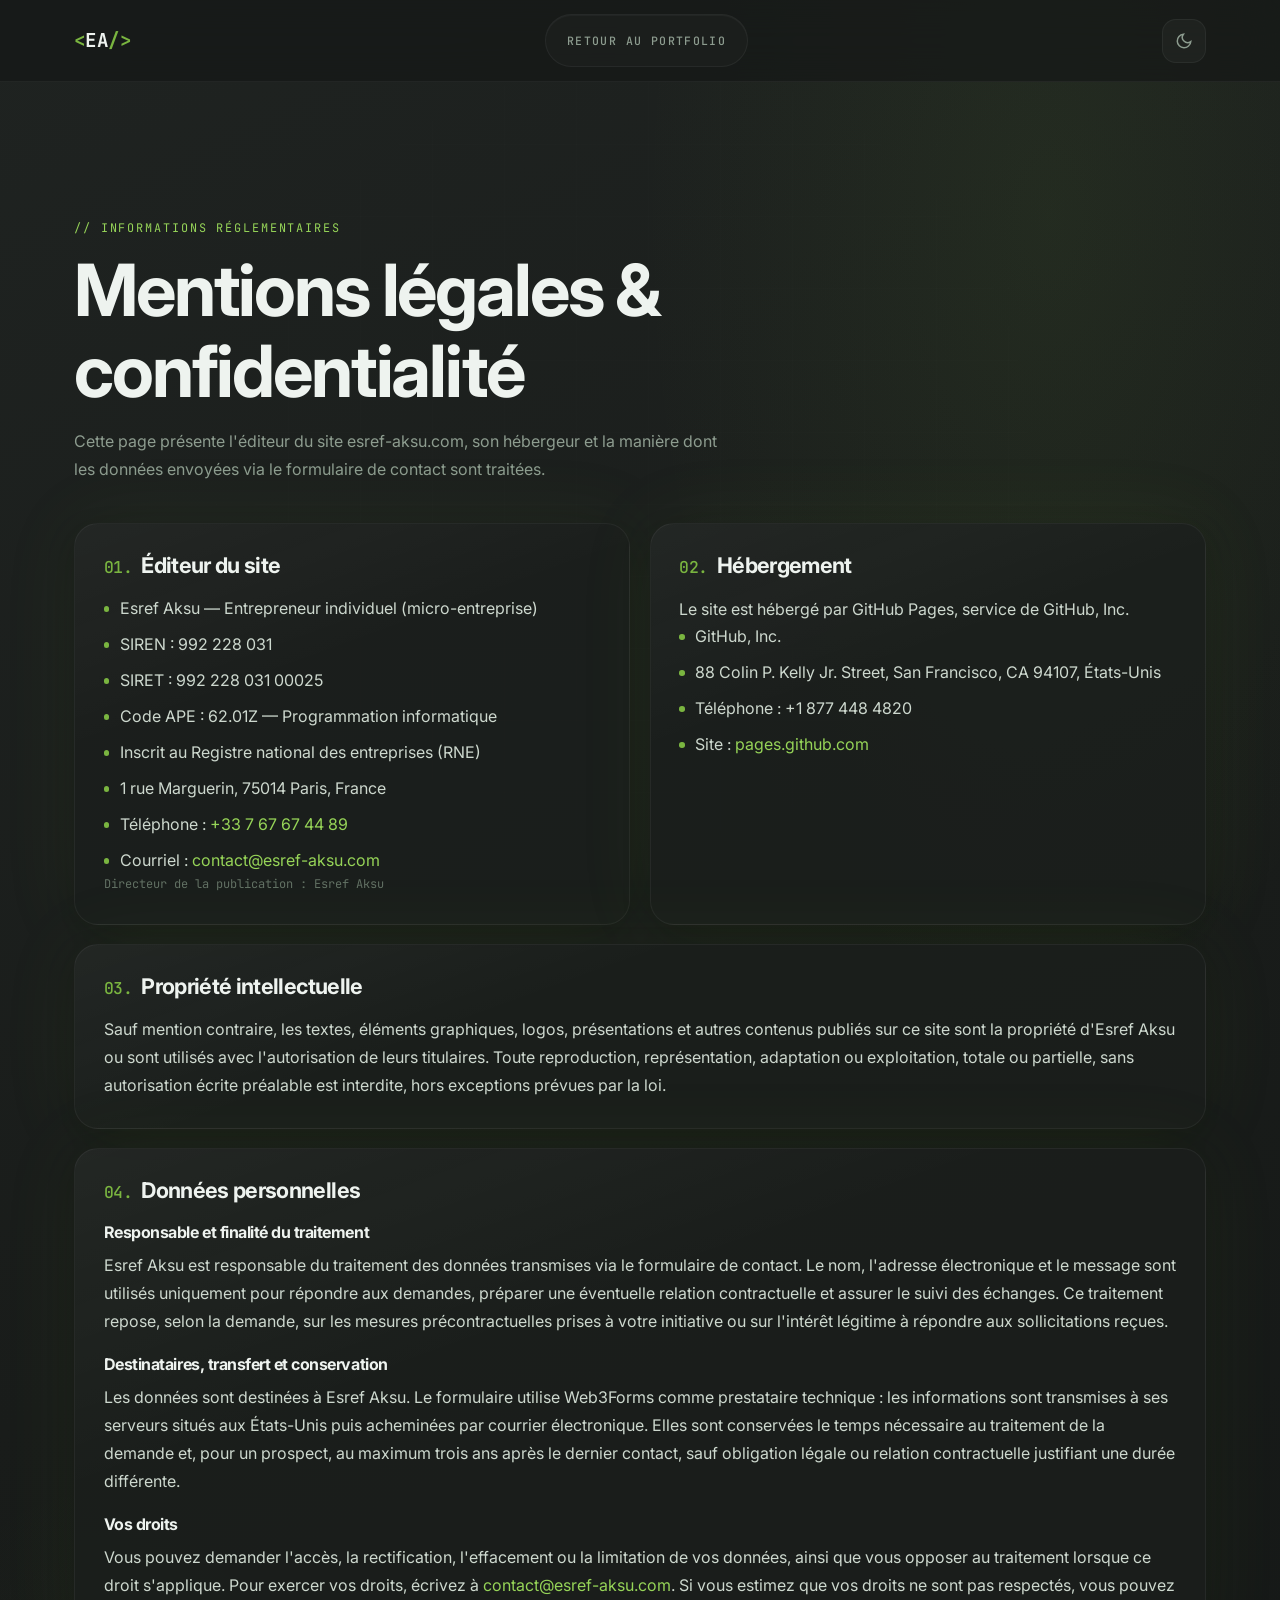
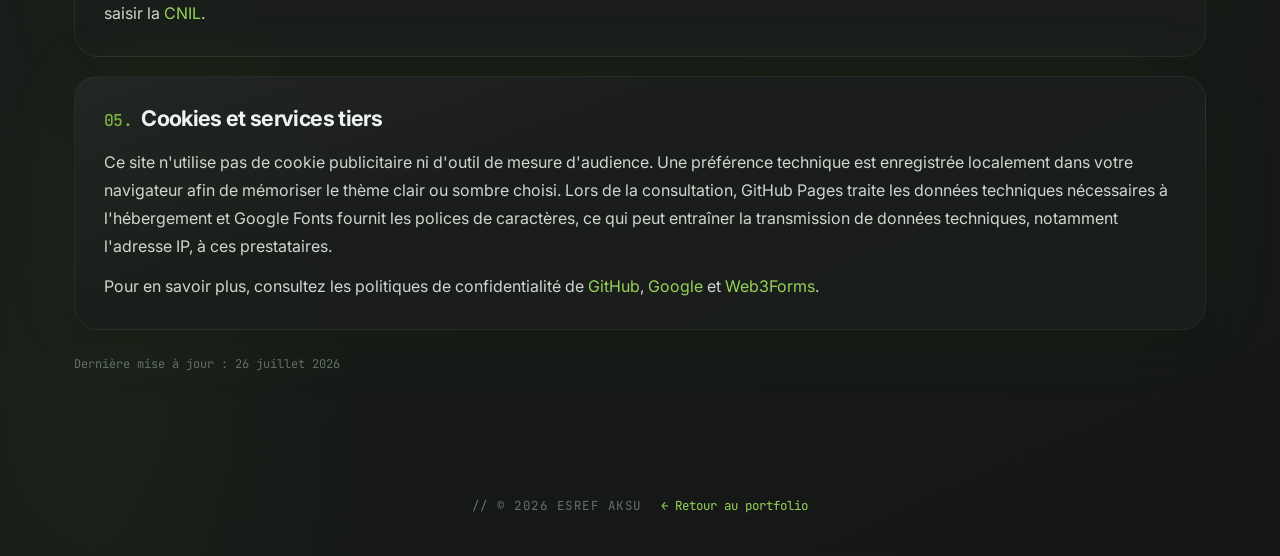
==== mentions-legales.html @ 3e69e72a "Add business information to portfolio" ====
<!doctype html>
<html lang="fr" data-theme="dark">
  <head>
    <meta charset="UTF-8" />
    <meta name="viewport" content="width=device-width, initial-scale=1.0" />
    <title>Mentions légales &amp; confidentialité — Esref Aksu</title>
    <meta
      name="description"
      content="Mentions légales et politique de confidentialité du site esref-aksu.com."
    />
    <meta name="robots" content="index, follow" />
    <link rel="canonical" href="https://esref-aksu.com/mentions-legales.html" />
    <link rel="icon" type="image/svg+xml" href="assets/favicon.svg" />
    <link rel="preconnect" href="https://fonts.googleapis.com" />
    <link rel="preconnect" href="https://fonts.gstatic.com" crossorigin />
    <link
      href="https://fonts.googleapis.com/css2?family=Inter:wght@400;500;600;700;800&family=JetBrains+Mono:wght@400;500;600&display=swap"
      rel="stylesheet"
    />
    <link rel="stylesheet" href="styles.css" />
  </head>
  <body>
    <header class="header">
      <nav class="nav container" aria-label="Navigation secondaire">
        <a href="index.html" class="nav-logo" aria-label="Retour à l'accueil">
          <span class="logo-tag">&lt;</span>EA<span class="logo-tag"
            >/&gt;</span
          >
        </a>
        <button
          class="nav-toggle"
          type="button"
          aria-expanded="false"
          aria-hidden="true"
          tabindex="-1"
          hidden
        ></button>

        <ul class="nav-menu">
          <li>
            <a href="index.html" class="nav-link">
              <svg
                class="nav-icon"
                width="20"
                height="20"
                viewBox="0 0 24 24"
                fill="none"
                stroke="currentColor"
                stroke-width="2"
                stroke-linecap="round"
                stroke-linejoin="round"
                aria-hidden="true"
              >
                <path d="M19 12H5"></path>
                <path d="m12 19-7-7 7-7"></path>
              </svg>
              <span>Retour au portfolio</span>
            </a>
          </li>
        </ul>

        <button class="theme-toggle" aria-label="Basculer le thème">
          <svg
            class="theme-icon sun-icon"
            width="18"
            height="18"
            viewBox="0 0 24 24"
            fill="none"
            stroke="currentColor"
            stroke-width="2"
            aria-hidden="true"
          >
            <circle cx="12" cy="12" r="5"></circle>
            <path
              d="M12 1v2M12 21v2M4.22 4.22l1.42 1.42M18.36 18.36l1.42 1.42M1 12h2M21 12h2M4.22 19.78l1.42-1.42M18.36 5.64l1.42-1.42"
            ></path>
          </svg>
          <svg
            class="theme-icon moon-icon"
            width="18"
            height="18"
            viewBox="0 0 24 24"
            fill="none"
            stroke="currentColor"
            stroke-width="2"
            aria-hidden="true"
          >
            <path d="M21 12.79A9 9 0 1 1 11.21 3 7 7 0 0 0 21 12.79z"></path>
          </svg>
        </button>
      </nav>
    </header>

    <main class="legal-main">
      <section class="section">
        <div class="container">
          <div class="legal-hero">
            <p class="legal-eyebrow">// informations réglementaires</p>
            <h1 class="legal-title">Mentions légales &amp; confidentialité</h1>
            <p class="legal-intro">
              Cette page présente l'éditeur du site esref-aksu.com, son
              hébergeur et la manière dont les données envoyées via le
              formulaire de contact sont traitées.
            </p>
          </div>

          <div class="legal-grid">
            <article class="legal-card">
              <h2><span class="s-prefix">01. </span>Éditeur du site</h2>
              <ul>
                <li>Esref Aksu — Entrepreneur individuel (micro-entreprise)</li>
                <li>SIREN : 992 228 031</li>
                <li>SIRET : 992 228 031 00025</li>
                <li>Code APE : 62.01Z — Programmation informatique</li>
                <li>Inscrit au Registre national des entreprises (RNE)</li>
                <li>1 rue Marguerin, 75014 Paris, France</li>
                <li>
                  Téléphone :
                  <a href="tel:+33767674489">+33 7 67 67 44 89</a>
                </li>
                <li>
                  Courriel :
                  <a href="mailto:contact@esref-aksu.com"
                    >contact@esref-aksu.com</a
                  >
                </li>
              </ul>
              <p class="legal-meta">
                Directeur de la publication : Esref Aksu
              </p>
            </article>

            <article class="legal-card">
              <h2><span class="s-prefix">02. </span>Hébergement</h2>
              <p>Le site est hébergé par GitHub Pages, service de GitHub, Inc.</p>
              <ul>
                <li>GitHub, Inc.</li>
                <li>
                  88 Colin P. Kelly Jr. Street, San Francisco, CA 94107,
                  États-Unis
                </li>
                <li>Téléphone : +1 877 448 4820</li>
                <li>
                  Site :
                  <a
                    href="https://pages.github.com/"
                    target="_blank"
                    rel="noopener noreferrer"
                    >pages.github.com</a
                  >
                </li>
              </ul>
            </article>

            <article class="legal-card legal-card--wide">
              <h2><span class="s-prefix">03. </span>Propriété intellectuelle</h2>
              <p>
                Sauf mention contraire, les textes, éléments graphiques, logos,
                présentations et autres contenus publiés sur ce site sont la
                propriété d'Esref Aksu ou sont utilisés avec l'autorisation de
                leurs titulaires. Toute reproduction, représentation,
                adaptation ou exploitation, totale ou partielle, sans
                autorisation écrite préalable est interdite, hors exceptions
                prévues par la loi.
              </p>
            </article>

            <article
              id="donnees-personnelles"
              class="legal-card legal-card--wide"
            >
              <h2>
                <span class="s-prefix">04. </span>Données personnelles
              </h2>

              <h3>Responsable et finalité du traitement</h3>
              <p>
                Esref Aksu est responsable du traitement des données transmises
                via le formulaire de contact. Le nom, l'adresse électronique et
                le message sont utilisés uniquement pour répondre aux demandes,
                préparer une éventuelle relation contractuelle et assurer le
                suivi des échanges. Ce traitement repose, selon la demande, sur
                les mesures précontractuelles prises à votre initiative ou sur
                l'intérêt légitime à répondre aux sollicitations reçues.
              </p>

              <h3>Destinataires, transfert et conservation</h3>
              <p>
                Les données sont destinées à Esref Aksu. Le formulaire utilise
                Web3Forms comme prestataire technique : les informations sont
                transmises à ses serveurs situés aux États-Unis puis acheminées
                par courrier électronique. Elles sont conservées le temps
                nécessaire au traitement de la demande et, pour un prospect,
                au maximum trois ans après le dernier contact, sauf obligation
                légale ou relation contractuelle justifiant une durée
                différente.
              </p>

              <h3>Vos droits</h3>
              <p>
                Vous pouvez demander l'accès, la rectification, l'effacement ou
                la limitation de vos données, ainsi que vous opposer au
                traitement lorsque ce droit s'applique. Pour exercer vos droits,
                écrivez à
                <a href="mailto:contact@esref-aksu.com"
                  >contact@esref-aksu.com</a
                >. Si vous estimez que vos droits ne sont pas respectés, vous
                pouvez saisir la
                <a
                  href="https://www.cnil.fr/fr/plaintes"
                  target="_blank"
                  rel="noopener noreferrer"
                  >CNIL</a
                >.
              </p>
            </article>

            <article class="legal-card legal-card--wide">
              <h2>
                <span class="s-prefix">05. </span>Cookies et services tiers
              </h2>
              <p>
                Ce site n'utilise pas de cookie publicitaire ni d'outil de
                mesure d'audience. Une préférence technique est enregistrée
                localement dans votre navigateur afin de mémoriser le thème
                clair ou sombre choisi. Lors de la consultation, GitHub Pages
                traite les données techniques nécessaires à l'hébergement et
                Google Fonts fournit les polices de caractères, ce qui peut
                entraîner la transmission de données techniques, notamment
                l'adresse IP, à ces prestataires.
              </p>
              <p>
                Pour en savoir plus, consultez les politiques de confidentialité
                de
                <a
                  href="https://docs.github.com/fr/site-policy/privacy-policies/github-general-privacy-statement"
                  target="_blank"
                  rel="noopener noreferrer"
                  >GitHub</a
                >,
                <a
                  href="https://policies.google.com/privacy?hl=fr"
                  target="_blank"
                  rel="noopener noreferrer"
                  >Google</a
                >
                et
                <a
                  href="https://web3forms.com/privacy"
                  target="_blank"
                  rel="noopener noreferrer"
                  >Web3Forms</a
                >.
              </p>
            </article>
          </div>

          <p class="legal-meta" style="margin-top: 1.5rem">
            Dernière mise à jour : 26 juillet 2026
          </p>
        </div>
      </section>
    </main>

    <footer class="footer">
      <div class="container footer-inner">
        <p class="footer-text">
          <span class="c-comment">// </span>© 2026 Esref Aksu
        </p>
        <a class="legal-back" href="index.html">← Retour au portfolio</a>
      </div>
    </footer>

    <script src="script.js"></script>
  </body>
</html>
---- styles.css ----
/* ===================================================
   ESREF AKSU — Portfolio Design System
   Aligned with the business card visual language
   =================================================== */

@import url("https://fonts.googleapis.com/css2?family=Inter:wght@400;500;600;700;800&family=JetBrains+Mono:wght@400;500;600;700&display=swap");

:root {
  --green: #7ab540;
  --green-bright: #96d458;
  --green-line: rgba(122, 181, 64, 0.18);
  --green-dim: rgba(122, 181, 64, 0.1);
  --green-glow: rgba(122, 181, 64, 0.2);
  --white: #eef3ef;
  --text: #cdd8ce;
  --text-strong: #eef3ef;
  --text-muted: #8d9c8f;
  --text-soft: #637265;
  --amber: #d3a05c;
  --bg: #1c1f1d;
  --bg-2: #181b19;
  --bg-surface: rgba(28, 31, 29, 0.82);
  --bg-surface-2: rgba(36, 40, 37, 0.9);
  --bg-header: rgba(22, 24, 23, 0.72);
  --border: rgba(255, 255, 255, 0.05);
  --border-strong: rgba(122, 181, 64, 0.28);
  --shadow: 0 22px 60px rgba(0, 0, 0, 0.38);
  --shadow-soft: 0 10px 28px rgba(0, 0, 0, 0.18);
  --shadow-glow: 0 0 80px rgba(122, 181, 64, 0.08);
  --container: 1180px;
  --header-h: 82px;
  --r-xl: 32px;
  --r-lg: 24px;
  --r-md: 16px;
  --r-sm: 12px;
  --font: "Inter", system-ui, sans-serif;
  --mono: "JetBrains Mono", "Fira Code", "Courier New", monospace;
}

[data-theme="light"] {
  --white: #182019;
  --text: #344538;
  --text-strong: #172018;
  --text-muted: #5f7362;
  --text-soft: #819284;
  --bg: #eef3ef;
  --bg-2: #e6ede7;
  --bg-surface: rgba(255, 255, 255, 0.82);
  --bg-surface-2: rgba(247, 250, 246, 0.95);
  --bg-header: rgba(238, 243, 239, 0.75);
  --border: rgba(23, 32, 24, 0.07);
  --border-strong: rgba(122, 181, 64, 0.32);
  --shadow: 0 18px 48px rgba(42, 56, 44, 0.08);
  --shadow-soft: 0 10px 28px rgba(42, 56, 44, 0.06);
  --shadow-glow: 0 0 80px rgba(122, 181, 64, 0.12);
}

*,
*::before,
*::after {
  box-sizing: border-box;
  margin: 0;
  padding: 0;
}

html {
  scroll-behavior: smooth;
  font-size: 16px;
}

body {
  min-height: 100vh;
  font-family: var(--font);
  color: var(--text);
  line-height: 1.7;
  overflow-x: hidden;
  background:
    radial-gradient(
      ellipse 55% 65% at 82% 10%,
      rgba(122, 181, 64, 0.08) 0%,
      transparent 58%
    ),
    radial-gradient(
      ellipse 38% 46% at 7% 94%,
      rgba(122, 181, 64, 0.05) 0%,
      transparent 56%
    ),
    linear-gradient(155deg, #1f2321 0%, #191c1a 52%, #141716 100%);
  transition: background 0.35s ease, color 0.35s ease;
}

[data-theme="light"] body {
  background:
    radial-gradient(
      ellipse 50% 55% at 84% 10%,
      rgba(122, 181, 64, 0.11) 0%,
      transparent 56%
    ),
    radial-gradient(
      ellipse 34% 42% at 8% 94%,
      rgba(122, 181, 64, 0.08) 0%,
      transparent 54%
    ),
    linear-gradient(155deg, #f5f8f3 0%, #edf3ee 55%, #e7eee8 100%);
}

body::before {
  content: "";
  position: fixed;
  inset: 0;
  pointer-events: none;
  background-image:
    linear-gradient(rgba(255, 255, 255, 0.018) 1px, transparent 1px),
    linear-gradient(90deg, rgba(255, 255, 255, 0.018) 1px, transparent 1px);
  background-size: 72px 72px;
  mask-image: radial-gradient(circle at center, black 45%, transparent 92%);
  opacity: 0.45;
}

[data-theme="light"] body::before {
  background-image:
    linear-gradient(rgba(23, 32, 24, 0.03) 1px, transparent 1px),
    linear-gradient(90deg, rgba(23, 32, 24, 0.03) 1px, transparent 1px);
  opacity: 0.3;
}

main,
.header,
.footer {
  position: relative;
  z-index: 1;
}

ul {
  list-style: none;
}

a {
  color: inherit;
  text-decoration: none;
  transition: color 0.2s ease, border-color 0.2s ease,
    background-color 0.2s ease, transform 0.2s ease;
}

img {
  display: block;
  max-width: 100%;
}

h1,
h2,
h3 {
  color: var(--text-strong);
  font-family: var(--font);
  font-weight: 700;
  line-height: 1.12;
  letter-spacing: -0.03em;
}

h1 {
  font-size: clamp(3.1rem, 8vw, 6rem);
}

h2 {
  font-size: clamp(1.9rem, 3vw, 2.75rem);
}

h3 {
  font-size: 1.2rem;
}

p {
  color: var(--text);
  line-height: 1.75;
}

.c-comment {
  font-family: var(--mono);
  color: var(--text-soft);
}

.s-prefix {
  color: var(--green);
  font-family: var(--mono);
  font-size: 0.76em;
  font-weight: 500;
}

[data-reveal] {
  opacity: 0;
  transform: translateY(22px);
  transition: opacity 0.6s ease, transform 0.6s ease;
}

[data-reveal].is-visible {
  opacity: 1;
  transform: none;
}

.container {
  width: min(100%, var(--container));
  margin: 0 auto;
  padding: 0 1.5rem;
}

.section {
  padding: 5.5rem 0;
  position: relative;
}

.section-title {
  position: relative;
  max-width: 18ch;
  margin-bottom: 2.4rem;
  padding-left: 1.3rem;
}

.section-title::before {
  content: "";
  position: absolute;
  top: -0.35rem;
  left: 0;
  width: 0.95rem;
  height: 0.95rem;
  border-top: 1px solid var(--green-line);
  border-left: 1px solid var(--green-line);
  border-radius: 0.55rem 0 0 0;
}

.section-title::after {
  content: "";
  position: absolute;
  top: 0.2rem;
  bottom: 0.2rem;
  left: 0;
  width: 1px;
  background: linear-gradient(180deg, var(--green-line), transparent);
}

.header {
  position: fixed;
  top: 0;
  width: 100%;
  height: var(--header-h);
  z-index: 100;
  background: var(--bg-header);
  border-bottom: 1px solid var(--border);
  backdrop-filter: blur(18px);
  -webkit-backdrop-filter: blur(18px);
  transition: border-color 0.35s ease, background 0.35s ease,
    box-shadow 0.35s ease;
}

.nav {
  height: 100%;
  display: flex;
  align-items: center;
  justify-content: space-between;
  gap: 1rem;
}

.nav-logo {
  color: var(--text-strong);
  font-family: var(--mono);
  font-size: 1.2rem;
  font-weight: 700;
  letter-spacing: -0.03em;
}

.logo-tag {
  color: var(--green);
}

.nav-toggle {
  display: none;
}

.nav-menu {
  display: flex;
  align-items: center;
  gap: 0.25rem;
  padding: 0.35rem;
  border: 1px solid var(--border);
  border-radius: 999px;
  background: rgba(255, 255, 255, 0.02);
  box-shadow: inset 0 1px 0 rgba(255, 255, 255, 0.03);
}

.nav-link {
  display: inline-flex;
  align-items: center;
  gap: 0.45rem;
  padding: 0.65rem 0.95rem;
  border-radius: 999px;
  color: var(--text-muted);
  font-family: var(--mono);
  font-size: 0.72rem;
  font-weight: 500;
  letter-spacing: 0.12em;
  text-transform: uppercase;
  position: relative;
}

.nav-link::after {
  display: none;
}

.nav-link:hover,
.nav-link:focus-visible {
  color: var(--text-strong);
  background: rgba(255, 255, 255, 0.03);
}

.nav-link.active {
  color: var(--green-bright);
  background: var(--green-dim);
  box-shadow: inset 0 0 0 1px var(--green-line);
}

.nav-icon {
  display: none;
}

.theme-toggle {
  width: 44px;
  height: 44px;
  flex-shrink: 0;
  position: relative;
  border: 1px solid var(--border);
  border-radius: 14px;
  background: rgba(255, 255, 255, 0.03);
  color: var(--text-muted);
  cursor: pointer;
  transition: border-color 0.25s ease, color 0.25s ease,
    background-color 0.25s ease, transform 0.25s ease;
}

.theme-toggle:hover {
  color: var(--green-bright);
  border-color: var(--border-strong);
  background: var(--green-dim);
  transform: translateY(-1px);
}

.theme-icon {
  position: absolute;
  top: 50%;
  left: 50%;
  transform: translate(-50%, -50%);
  transition: opacity 0.25s ease, transform 0.4s ease;
}

[data-theme="light"] .moon-icon {
  opacity: 0;
  transform: translate(-50%, -50%) rotate(90deg);
}

[data-theme="dark"] .sun-icon {
  opacity: 0;
  transform: translate(-50%, -50%) rotate(-90deg);
}

.hero {
  min-height: 100vh;
  display: flex;
  align-items: center;
  padding-top: calc(var(--header-h) + 1.5rem);
}

.hero-layout {
  display: grid;
  grid-template-columns: minmax(0, 1.15fr) minmax(320px, 0.85fr);
  gap: 1.75rem;
  align-items: center;
}

.hero-content {
  animation: heroRise 0.8s ease-out both;
}

.hero-kicker {
  margin-bottom: 0.9rem;
  color: var(--text-soft);
  font-family: var(--mono);
  font-size: 0.72rem;
  font-weight: 500;
  letter-spacing: 0.22em;
  text-transform: uppercase;
}

.hero-kicker span {
  color: var(--green);
}

.hero-shell,
.hero-mini-card,
.about-content,
.project-card,
.experience-card,
.skills-block,
.contact-info,
.contact-form {
  position: relative;
  overflow: hidden;
  background:
    linear-gradient(160deg, rgba(255, 255, 255, 0.04), transparent 38%),
    var(--bg-surface);
  border: 1px solid var(--border);
  box-shadow: var(--shadow-soft), var(--shadow-glow);
}

.hero-shell,
.hero-mini-card {
  background:
    radial-gradient(
      ellipse 55% 65% at 82% 16%,
      rgba(122, 181, 64, 0.08) 0%,
      transparent 58%
    ),
    linear-gradient(155deg, rgba(31, 35, 33, 0.96) 0%, rgba(20, 23, 22, 0.98) 100%);
}

[data-theme="light"] .hero-shell,
[data-theme="light"] .hero-mini-card {
  background:
    radial-gradient(
      ellipse 55% 65% at 82% 16%,
      rgba(122, 181, 64, 0.12) 0%,
      transparent 58%
    ),
    linear-gradient(155deg, rgba(255, 255, 255, 0.96) 0%, rgba(244, 248, 244, 0.98) 100%);
}

.hero-shell {
  padding: 1.8rem;
  border-radius: var(--r-xl);
  box-shadow: var(--shadow), var(--shadow-glow);
}

.hero-shell::before,
.hero-mini-card::before,
.about-content::before,
.project-card::before,
.experience-card::before,
.skills-block::before,
.contact-info::before,
.contact-form::before {
  content: "";
  position: absolute;
  top: 1.15rem;
  left: 1.15rem;
  width: 1rem;
  height: 1rem;
  border-top: 1px solid var(--green-line);
  border-left: 1px solid var(--green-line);
  border-radius: 0.6rem 0 0 0;
  pointer-events: none;
}

.hero-shell::after,
.hero-mini-card::after,
.about-content::after,
.project-card::after,
.experience-card::after,
.skills-block::after,
.contact-info::after,
.contact-form::after {
  content: "";
  position: absolute;
  right: 1.15rem;
  bottom: 1.15rem;
  width: 2.15rem;
  height: 2.15rem;
  border-right: 1px solid var(--green-line);
  border-bottom: 1px solid var(--green-line);
  border-radius: 0 0 1rem 0;
  pointer-events: none;
}

.hero-shell-top {
  display: flex;
  align-items: center;
  justify-content: space-between;
  gap: 1rem;
  margin-bottom: 2rem;
}

.hero-badge {
  color: var(--text-strong);
  font-family: var(--mono);
  font-size: 1.65rem;
  font-weight: 700;
  letter-spacing: -0.05em;
}

.hero-accent {
  width: clamp(5rem, 18vw, 8rem);
  height: 3px;
  border-radius: 999px;
  background: linear-gradient(90deg, var(--green), transparent);
}

.hero-main {
  display: flex;
  flex-direction: column;
  gap: 0.95rem;
}

.hero-subtitle {
  color: var(--green);
  font-family: var(--mono);
  font-size: 0.84rem;
  font-weight: 500;
  letter-spacing: 0.18em;
  text-transform: uppercase;
}

.hero-title {
  max-width: 10ch;
}

.hero-description {
  max-width: 56ch;
  font-size: 1rem;
}

.hero-tagline {
  display: flex;
  align-items: center;
  flex-wrap: wrap;
  gap: 0.7rem;
  margin-top: 0.2rem;
  color: var(--text-strong);
  font-family: var(--mono);
  font-size: 0.77rem;
  font-weight: 500;
  letter-spacing: 0.16em;
  text-transform: uppercase;
}

.hero-tagline .tag-sep {
  width: 0.38rem;
  height: 0.38rem;
  border-radius: 999px;
  background: var(--text-soft);
}

.hero-tagline .tag-blue,
.hero-tagline .tag-white,
.hero-tagline .tag-red {
  color: var(--text-strong);
}

.hero-meta {
  display: grid;
  grid-template-columns: repeat(2, minmax(0, 1fr));
  gap: 0.9rem;
  margin-top: 1.75rem;
  padding-top: 1.15rem;
  border-top: 1px solid rgba(255, 255, 255, 0.06);
}

[data-theme="light"] .hero-meta {
  border-top-color: rgba(23, 32, 24, 0.08);
}

.hero-meta-item,
.hero-contact-item {
  padding: 0.9rem 1rem;
  border: 1px solid var(--border);
  border-radius: 16px;
  background: rgba(255, 255, 255, 0.03);
}

[data-theme="light"] .hero-meta-item,
[data-theme="light"] .hero-contact-item {
  background: rgba(255, 255, 255, 0.5);
}

.meta-label {
  display: block;
  margin-bottom: 0.3rem;
  color: var(--text-soft);
  font-family: var(--mono);
  font-size: 0.68rem;
  font-weight: 500;
  letter-spacing: 0.14em;
  text-transform: uppercase;
}

.meta-value {
  color: var(--text-strong);
  font-size: 0.95rem;
  font-weight: 600;
}

.hero-cta {
  display: flex;
  flex-wrap: wrap;
  gap: 0.85rem;
  justify-content: flex-start;
  margin-top: 1.2rem;
}

.hero-mini-card {
  padding: 1.7rem;
  border-radius: var(--r-xl);
}

.hero-aside-label {
  margin-bottom: 1.35rem;
  color: var(--green);
  font-family: var(--mono);
  font-size: 0.78rem;
  font-weight: 600;
  letter-spacing: 0.18em;
  text-transform: uppercase;
}

.hero-services {
  display: flex;
  flex-direction: column;
  gap: 0.95rem;
}

.hero-services li {
  position: relative;
  padding-left: 1.35rem;
  color: var(--text-strong);
  font-size: 0.97rem;
  line-height: 1.55;
}

.hero-services li::before {
  content: "";
  position: absolute;
  top: 0.8rem;
  left: 0;
  width: 0.75rem;
  height: 1px;
  background: var(--green);
}

.hero-divider {
  height: 1px;
  margin: 1.45rem 0;
  background: linear-gradient(90deg, var(--green-line), transparent 72%);
}

.hero-contact-list {
  display: flex;
  flex-direction: column;
  gap: 0.8rem;
}

.hero-contact-link {
  color: var(--text-strong);
  font-size: 0.95rem;
  font-weight: 500;
}

.hero-contact-link:hover {
  color: var(--green-bright);
}

.btn {
  display: inline-flex;
  align-items: center;
  justify-content: center;
  padding: 0.9rem 1.35rem;
  border-radius: 14px;
  border: 1px solid transparent;
  cursor: pointer;
  font-family: var(--mono);
  font-size: 0.76rem;
  font-weight: 600;
  letter-spacing: 0.12em;
  text-transform: uppercase;
  transition: transform 0.22s ease, box-shadow 0.22s ease,
    background-color 0.22s ease, color 0.22s ease, border-color 0.22s ease;
}

.btn:hover {
  transform: translateY(-2px);
}

.btn-primary {
  color: #132010;
  background: var(--green);
  box-shadow: 0 12px 30px rgba(122, 181, 64, 0.18);
}

.btn-primary:hover {
  background: var(--green-bright);
}

.btn-ghost {
  color: var(--text-strong);
  border-color: var(--green-line);
  background: rgba(255, 255, 255, 0.03);
}

.btn-ghost:hover {
  border-color: var(--border-strong);
  color: var(--green-bright);
  background: var(--green-dim);
}

.about-content {
  max-width: 100%;
  padding: 2rem 2rem 2rem 2.2rem;
  border-radius: var(--r-lg);
}

.about-content p + p {
  margin-top: 1rem;
}

.highlight {
  color: var(--green-bright);
  font-weight: 700;
}

.projects-grid {
  display: grid;
  grid-template-columns: repeat(2, minmax(0, 1fr));
  gap: 1.4rem;
}

.project-card {
  display: flex;
  flex-direction: column;
  gap: 0.9rem;
  min-height: 100%;
  padding: 1.7rem;
  border-radius: var(--r-lg);
  transition: transform 0.25s ease, border-color 0.25s ease,
    box-shadow 0.25s ease;
}

.project-card:hover {
  transform: translateY(-4px);
  border-color: var(--border-strong);
  box-shadow: var(--shadow), var(--shadow-glow);
}

.project-featured {
  background:
    radial-gradient(
      ellipse 60% 70% at 100% 0%,
      rgba(122, 181, 64, 0.09) 0%,
      transparent 62%
    ),
    var(--bg-surface);
}

.project-top {
  display: flex;
  align-items: center;
  justify-content: space-between;
  gap: 0.75rem;
  flex-wrap: wrap;
}

.project-type,
.project-link,
.experience-dates,
.skill-key,
.footer-text {
  font-family: var(--mono);
}

.project-type {
  color: var(--text-soft);
  font-size: 0.72rem;
  font-weight: 500;
  letter-spacing: 0.12em;
  text-transform: uppercase;
}

.project-link {
  color: var(--green-bright);
  font-size: 0.78rem;
}

.project-link:hover {
  color: var(--white);
}

.project-name {
  font-size: 1.24rem;
}

.project-desc {
  flex: 1;
  font-size: 0.95rem;
}

.project-stack {
  display: flex;
  flex-wrap: wrap;
  gap: 0.5rem;
}

.project-stack span {
  padding: 0.34rem 0.75rem;
  border: 1px solid var(--border);
  border-radius: 999px;
  background: rgba(255, 255, 255, 0.03);
  color: var(--text-strong);
  font-family: var(--mono);
  font-size: 0.74rem;
}

.experience-grid {
  display: flex;
  flex-direction: column;
  gap: 1.3rem;
}

.experience-card {
  padding: 1.75rem 1.9rem;
  border-radius: var(--r-lg);
  transition: transform 0.25s ease, border-color 0.25s ease,
    box-shadow 0.25s ease;
}

.experience-card:hover {
  transform: translateY(-3px);
  border-color: var(--border-strong);
  box-shadow: var(--shadow-soft), var(--shadow-glow);
}

.experience-header {
  display: flex;
  align-items: flex-start;
  justify-content: space-between;
  gap: 0.75rem;
  flex-wrap: wrap;
  margin-bottom: 1.15rem;
}

.experience-company {
  margin-bottom: 0.25rem;
  color: var(--green-bright);
}

.experience-role {
  display: block;
  color: var(--text-muted);
  font-size: 0.95rem;
  font-weight: 500;
}

.experience-dates {
  padding: 0.35rem 0.7rem;
  border: 1px solid rgba(211, 160, 92, 0.18);
  border-radius: 999px;
  background: rgba(211, 160, 92, 0.1);
  color: var(--amber);
  font-size: 0.74rem;
  letter-spacing: 0.08em;
  text-transform: uppercase;
  white-space: nowrap;
}

.experience-details li {
  position: relative;
  padding-left: 1.35rem;
  color: var(--text);
  font-size: 0.95rem;
}

.experience-details li + li {
  margin-top: 0.55rem;
}

.experience-details li::before {
  content: "";
  position: absolute;
  top: 0.8rem;
  left: 0;
  width: 0.7rem;
  height: 1px;
  background: var(--green);
}

.skills-block {
  display: flex;
  flex-direction: column;
  gap: 1.05rem;
  padding: 1.8rem 2rem;
  border-radius: var(--r-lg);
}

.skills-row {
  display: flex;
  align-items: baseline;
  gap: 0.9rem;
  flex-wrap: wrap;
}

.skills-row + .skills-row {
  padding-top: 1rem;
  border-top: 1px solid rgba(255, 255, 255, 0.05);
}

[data-theme="light"] .skills-row + .skills-row {
  border-top-color: rgba(23, 32, 24, 0.07);
}

.skill-key {
  min-width: 145px;
  color: var(--amber);
  font-size: 0.8rem;
  letter-spacing: 0.12em;
  text-transform: uppercase;
}

.skill-colon {
  color: var(--text-soft);
  font-family: var(--mono);
}

.skill-tags {
  display: flex;
  flex-wrap: wrap;
  gap: 0.55rem;
}

.skill-tags li {
  padding: 0.38rem 0.78rem;
  border: 1px solid var(--border);
  border-radius: 999px;
  background: rgba(255, 255, 255, 0.03);
  color: var(--text-strong);
  font-family: var(--mono);
  font-size: 0.76rem;
  transition: color 0.2s ease, border-color 0.2s ease,
    background-color 0.2s ease;
}

.skill-tags li:hover {
  color: var(--green-bright);
  border-color: var(--border-strong);
  background: var(--green-dim);
}

.contact-wrapper {
  display: grid;
  grid-template-columns: minmax(0, 0.9fr) minmax(0, 1.1fr);
  gap: 1.4rem;
  align-items: start;
}

.contact-info,
.contact-form {
  padding: 1.9rem;
  border-radius: var(--r-lg);
}

.contact-heading {
  margin-bottom: 0.75rem;
  font-size: 1.55rem;
}

.contact-info > p {
  margin-bottom: 1.65rem;
}

.contact-details {
  display: grid;
  gap: 0.75rem;
  margin-bottom: 1.25rem;
}

.contact-detail-item {
  display: inline-flex;
  align-items: center;
  gap: 0.75rem;
  width: 100%;
  padding: 0.95rem 1rem;
  border: 1px solid var(--border);
  border-radius: 14px;
  background: rgba(255, 255, 255, 0.03);
  color: var(--text-strong);
}

.contact-detail-item:hover {
  color: var(--green-bright);
  border-color: var(--border-strong);
  background: var(--green-dim);
}

.contact-detail-item svg {
  flex-shrink: 0;
  stroke: var(--green);
}

.contact-detail-icon {
  min-width: 1.4rem;
  color: var(--green);
  font-family: var(--mono);
  font-size: 0.7rem;
  font-weight: 600;
}

.business-card {
  margin-bottom: 1.25rem;
  padding: 1.15rem;
  border: 1px solid var(--border-strong);
  border-radius: 16px;
  background:
    radial-gradient(
      circle at 100% 0%,
      rgba(122, 181, 64, 0.12),
      transparent 45%
    ),
    var(--green-dim);
}

.business-card-heading {
  margin-bottom: 1rem;
}

.business-card-kicker {
  display: block;
  margin-bottom: 0.25rem;
  color: var(--green);
  font-family: var(--mono);
  font-size: 0.66rem;
  font-weight: 600;
  letter-spacing: 0.14em;
  text-transform: uppercase;
}

.business-card h3 {
  font-size: 1.05rem;
}

.business-grid {
  display: grid;
  gap: 0.72rem;
}

.business-item {
  display: grid;
  grid-template-columns: minmax(5.5rem, 0.38fr) minmax(0, 0.62fr);
  gap: 0.75rem;
  padding-bottom: 0.72rem;
  border-bottom: 1px solid var(--border);
}

.business-item:last-child {
  padding-bottom: 0;
  border-bottom: 0;
}

.business-item dt {
  color: var(--text-soft);
  font-family: var(--mono);
  font-size: 0.67rem;
  letter-spacing: 0.08em;
  text-transform: uppercase;
}

.business-item dd {
  color: var(--text-strong);
  font-size: 0.82rem;
  font-weight: 500;
  line-height: 1.5;
}

.business-card-link {
  display: inline-flex;
  margin-top: 1rem;
  color: var(--green-bright);
  font-family: var(--mono);
  font-size: 0.72rem;
}

.business-card-link:hover,
.business-card-link:focus-visible {
  color: var(--text-strong);
}

.social-links {
  display: flex;
  gap: 0.75rem;
}

.social-link {
  width: 44px;
  height: 44px;
  display: grid;
  place-items: center;
  border: 1px solid var(--border);
  border-radius: 14px;
  background: rgba(255, 255, 255, 0.03);
  color: var(--text-muted);
}

.social-link:hover {
  color: var(--green-bright);
  border-color: var(--border-strong);
  background: var(--green-dim);
}

.form-group {
  margin-bottom: 1.15rem;
}

.form-group label {
  display: block;
  margin-bottom: 0.45rem;
  color: var(--text-soft);
  font-family: var(--mono);
  font-size: 0.7rem;
  font-weight: 500;
  letter-spacing: 0.12em;
  text-transform: uppercase;
}

.form-group input,
.form-group textarea {
  width: 100%;
  border: 1px solid var(--border);
  border-radius: 14px;
  background: rgba(0, 0, 0, 0.16);
  color: var(--text-strong);
  font-family: var(--font);
  font-size: 0.95rem;
  padding: 0.9rem 1rem;
  transition: border-color 0.2s ease, box-shadow 0.2s ease,
    background-color 0.2s ease;
}

[data-theme="light"] .form-group input,
[data-theme="light"] .form-group textarea {
  background: rgba(255, 255, 255, 0.72);
}

.form-group input:focus,
.form-group textarea:focus {
  outline: none;
  border-color: var(--border-strong);
  box-shadow: 0 0 0 3px var(--green-dim);
}

.form-group input::placeholder,
.form-group textarea::placeholder {
  color: var(--text-soft);
}

.contact-form .btn {
  width: 100%;
  margin-top: 0.15rem;
}

.form-privacy {
  margin-top: 0.9rem;
  color: var(--text-soft);
  font-size: 0.78rem;
  line-height: 1.6;
  text-align: center;
}

.form-privacy a {
  color: var(--green-bright);
  text-decoration: underline;
  text-decoration-color: var(--green-line);
  text-underline-offset: 0.2em;
}

.form-privacy a:hover,
.form-privacy a:focus-visible {
  color: var(--text-strong);
  text-decoration-color: currentColor;
}

.field-error {
  display: block;
  margin-top: 0.3rem;
  color: #e36a6a;
  font-size: 0.8rem;
}

.form-group input.error,
.form-group textarea.error {
  border-color: #e36a6a;
}

.footer {
  padding: 2rem 0 2.5rem;
}

.footer-inner {
  display: flex;
  align-items: center;
  justify-content: center;
  gap: 0.7rem 1.2rem;
  flex-wrap: wrap;
}

.footer-text {
  color: var(--text-soft);
  font-size: 0.78rem;
  letter-spacing: 0.12em;
  text-align: center;
  text-transform: uppercase;
}

.footer-link {
  color: var(--text-soft);
  font-family: var(--mono);
  font-size: 0.75rem;
  text-align: center;
}

.footer-link:hover,
.footer-link:focus-visible {
  color: var(--green-bright);
}

/* Legal notice */
.legal-main {
  padding-top: calc(var(--header-h) + 3rem);
}

.legal-hero {
  max-width: 760px;
  margin-bottom: 2.5rem;
}

.legal-eyebrow {
  margin-bottom: 0.7rem;
  color: var(--green-bright);
  font-family: var(--mono);
  font-size: 0.74rem;
  letter-spacing: 0.16em;
  text-transform: uppercase;
}

.legal-title {
  margin-bottom: 1rem;
  font-size: clamp(2.3rem, 6vw, 4.5rem);
}

.legal-intro {
  max-width: 65ch;
  color: var(--text-muted);
}

.legal-grid {
  display: grid;
  grid-template-columns: repeat(2, minmax(0, 1fr));
  gap: 1.2rem;
}

.legal-card {
  position: relative;
  overflow: hidden;
  padding: 1.8rem;
  border: 1px solid var(--border);
  border-radius: var(--r-lg);
  background:
    linear-gradient(160deg, rgba(255, 255, 255, 0.04), transparent 38%),
    var(--bg-surface);
  box-shadow: var(--shadow-soft), var(--shadow-glow);
}

.legal-card--wide {
  grid-column: 1 / -1;
}

.legal-card h2 {
  margin-bottom: 1.1rem;
  font-size: 1.35rem;
}

.legal-card h3 {
  margin: 1.35rem 0 0.55rem;
  font-size: 1rem;
}

.legal-card p + p {
  margin-top: 0.75rem;
}

.legal-card ul {
  display: grid;
  gap: 0.55rem;
}

.legal-card li {
  position: relative;
  padding-left: 1rem;
  color: var(--text);
}

.legal-card li::before {
  content: "";
  position: absolute;
  top: 0.72em;
  left: 0;
  width: 0.35rem;
  height: 0.35rem;
  border-radius: 50%;
  background: var(--green);
}

.legal-card a {
  color: var(--green-bright);
  overflow-wrap: anywhere;
}

.legal-card a:hover,
.legal-card a:focus-visible {
  color: var(--text-strong);
}

.legal-meta {
  color: var(--text-soft);
  font-family: var(--mono);
  font-size: 0.75rem;
}

.legal-back {
  display: inline-flex;
  align-items: center;
  gap: 0.4rem;
  color: var(--green-bright);
  font-family: var(--mono);
  font-size: 0.78rem;
}

.legal-back:hover,
.legal-back:focus-visible {
  color: var(--text-strong);
}

@keyframes fadeUp {
  from {
    opacity: 0;
    transform: translateY(24px);
  }

  to {
    opacity: 1;
    transform: none;
  }
}

@keyframes heroRise {
  from {
    transform: translateY(18px);
  }

  to {
    transform: none;
  }
}

@media (max-width: 1080px) {
  .hero-layout {
    grid-template-columns: 1fr;
  }

  .hero-title {
    max-width: none;
  }

  .contact-wrapper {
    grid-template-columns: 1fr;
  }
}

@media (max-width: 900px) {
  .projects-grid {
    grid-template-columns: 1fr;
  }

  .legal-grid {
    grid-template-columns: 1fr;
  }

  .legal-card--wide {
    grid-column: auto;
  }

  .section {
    padding: 4.8rem 0;
  }
}

@media (max-width: 768px) {
  :root {
    --header-h: 64px;
  }

  .header {
    position: static;
    width: auto;
    height: 0;
    background: transparent;
    border-bottom: 0;
    backdrop-filter: none;
    -webkit-backdrop-filter: none;
  }

  .nav {
    height: auto;
  }

  .nav-logo,
  .theme-toggle {
    display: none;
  }

  .nav-menu {
    position: fixed;
    right: 0.85rem;
    bottom: 0.85rem;
    left: 0.85rem;
    z-index: 999;
    justify-content: space-around;
    padding: 0.45rem;
    border-radius: 22px;
    background: rgba(22, 24, 23, 0.9);
    box-shadow: var(--shadow);
  }

  [data-theme="light"] .nav-menu {
    background: rgba(255, 255, 255, 0.92);
  }

  body {
    padding-bottom: 6rem;
  }

  .legal-main {
    padding-top: 2rem;
  }

  .nav-link {
    flex-direction: column;
    justify-content: center;
    gap: 0.2rem;
    min-width: 0;
    padding: 0.6rem 0.45rem;
    font-size: 0;
    letter-spacing: 0;
  }

  .nav-icon {
    display: block;
    width: 18px;
    height: 18px;
  }

  .nav-link span {
    display: none;
  }

  .hero {
    min-height: auto;
    padding-top: 0.1rem;
  }

  .hero-shell,
  .hero-mini-card,
  .about-content,
  .project-card,
  .experience-card,
  .skills-block,
  .contact-info,
  .contact-form {
    border-radius: 24px;
  }

  .hero-shell,
  .hero-mini-card {
    padding: 1.4rem;
  }

  .hero-kicker {
    margin-bottom: 0.55rem;
  }

  .hero-meta {
    grid-template-columns: 1fr;
  }

  .hero-cta {
    flex-direction: column;
    align-items: stretch;
  }

  .btn {
    width: 100%;
  }

  .skills-block,
  .contact-info,
  .contact-form {
    padding: 1.5rem;
  }

  .skill-key {
    min-width: 100%;
  }

  .business-item {
    grid-template-columns: 1fr;
    gap: 0.2rem;
  }
}

@media (max-width: 480px) {
  .container {
    padding: 0 1rem;
  }

  .section {
    padding: 2.75rem 0;
  }

  .section-title {
    margin-bottom: 1.8rem;
  }

  .hero-title {
    font-size: clamp(2rem, 11vw, 3rem);
    white-space: nowrap;
  }

  .hero-tagline {
    flex-wrap: nowrap;
    gap: 0.35rem;
    font-size: clamp(0.56rem, 2.8vw, 0.68rem);
    letter-spacing: 0.08em;
    white-space: nowrap;
  }

  .project-top,
  .experience-header {
    flex-direction: column;
    align-items: flex-start;
  }

  .about-content,
  .project-card,
  .experience-card,
  .skills-block,
  .contact-info,
  .contact-form {
    padding: 1.3rem;
  }
}

@media (max-width: 380px) {
  .section {
    padding: 2.2rem 0;
  }

  .hero-kicker {
    margin-bottom: 0.45rem;
    font-size: 0.64rem;
    letter-spacing: 0.16em;
  }

  .hero-shell {
    padding: 1.1rem;
  }

  .hero-shell-top {
    margin-bottom: 1.15rem;
  }

  .hero-main {
    gap: 0.7rem;
  }

  .hero-subtitle {
    font-size: 0.7rem;
    letter-spacing: 0.14em;
  }

  .hero-title {
    font-size: clamp(1.85rem, 10.6vw, 2.5rem);
  }

  .hero-description {
    font-size: 0.8rem;
    line-height: 1.55;
  }

  .hero-tagline {
    gap: 0.28rem;
    font-size: clamp(0.5rem, 2.4vw, 0.6rem);
    letter-spacing: 0.05em;
  }

  .hero-tagline .tag-sep {
    width: 0.28rem;
    height: 0.28rem;
  }

  .hero-meta {
    display: none;
  }

  .hero-cta {
    margin-top: 0.7rem;
    gap: 0.6rem;
  }

  .btn {
    padding: 0.82rem 1rem;
    font-size: 0.68rem;
  }
}
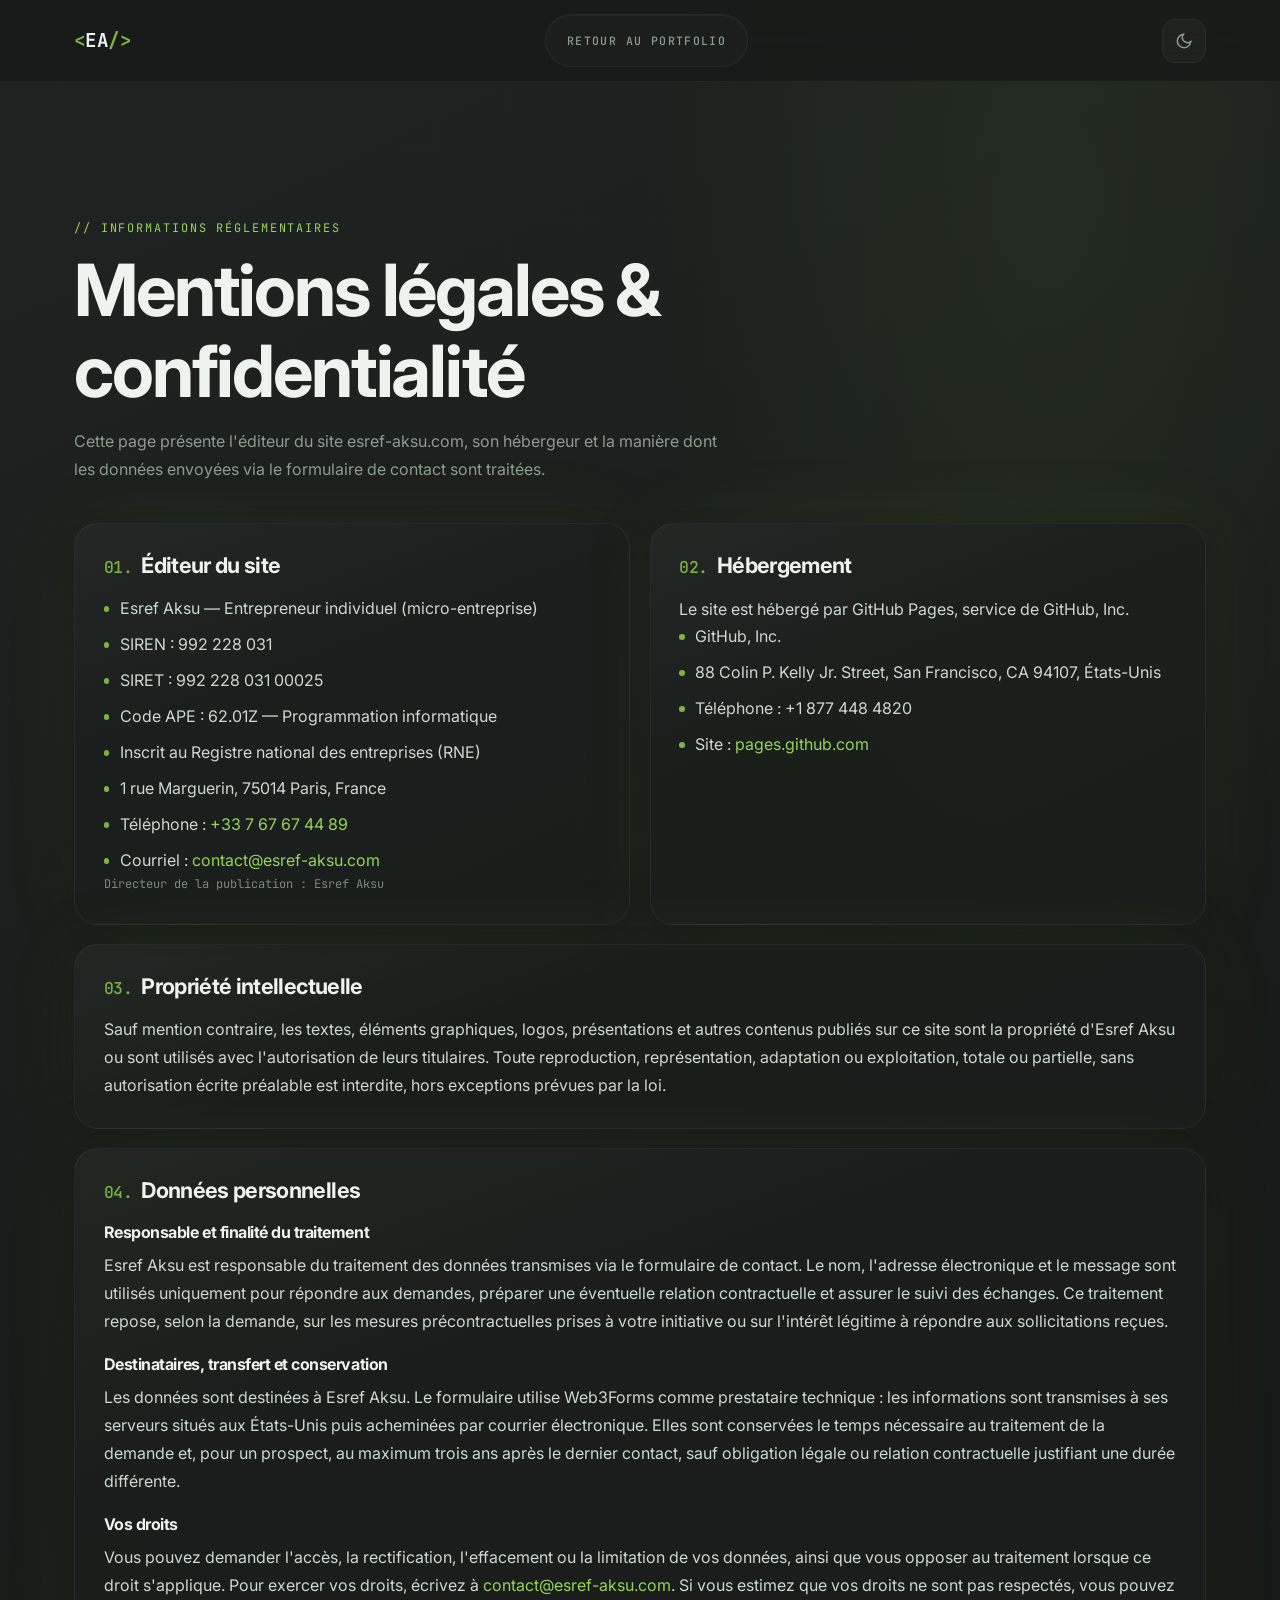
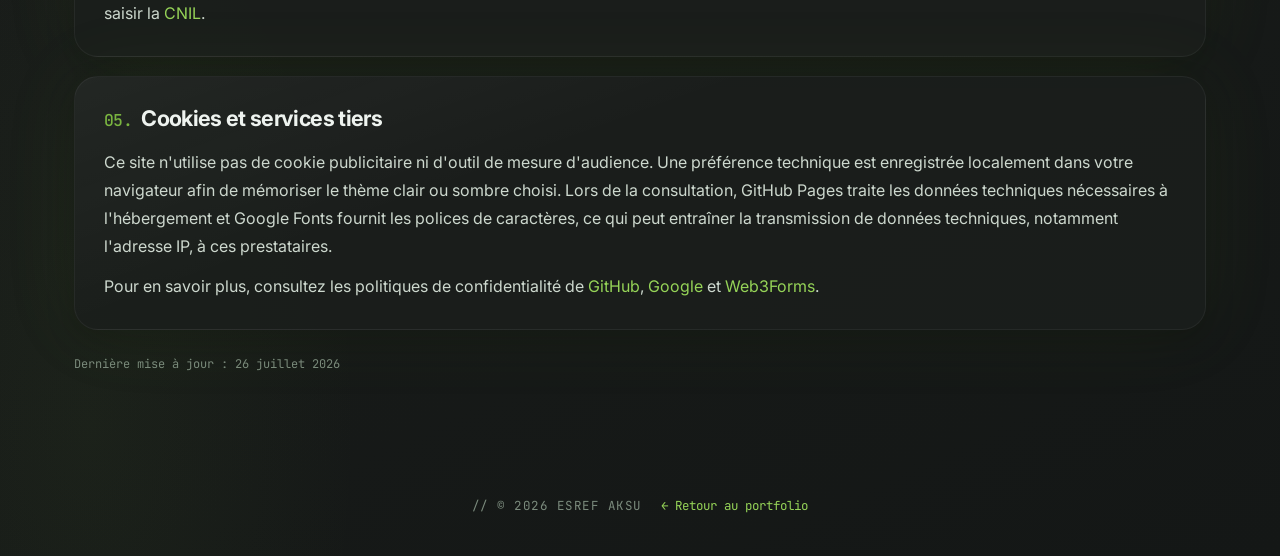
==== commit bd7a3497: "Remove unused QR code images, enhance SEO metadata, and improve accessibility features across the si" ====
--- a/mentions-legales.html
+++ b/mentions-legales.html
@@ -14,7 +14,7 @@
     <link rel="preconnect" href="https://fonts.googleapis.com" />
     <link rel="preconnect" href="https://fonts.gstatic.com" crossorigin />
     <link
-      href="https://fonts.googleapis.com/css2?family=Inter:wght@400;500;600;700;800&family=JetBrains+Mono:wght@400;500;600&display=swap"
+      href="https://fonts.googleapis.com/css2?family=Inter:wght@400;500;600;700;800&family=JetBrains+Mono:wght@400;500;600;700&display=swap"
       rel="stylesheet"
     />
     <link rel="stylesheet" href="styles.css" />
--- a/styles.css
+++ b/styles.css
@@ -3,11 +3,16 @@
    Aligned with the business card visual language
    =================================================== */
 
-@import url("https://fonts.googleapis.com/css2?family=Inter:wght@400;500;600;700;800&family=JetBrains+Mono:wght@400;500;600;700&display=swap");
+/* Les polices sont chargées via <link> dans le <head> (pas d'@import :
+   il est bloquant et provoquait un double téléchargement). */
 
 :root {
   --green: #7ab540;
   --green-bright: #96d458;
+  /* Verts réservés au TEXTE : redéfinis en thème clair pour rester lisibles.
+     --green / --green-bright restent réservés aux fonds, bordures et icônes. */
+  --green-text: #7ab540;
+  --green-text-strong: #96d458;
   --green-line: rgba(122, 181, 64, 0.18);
   --green-dim: rgba(122, 181, 64, 0.1);
   --green-glow: rgba(122, 181, 64, 0.2);
@@ -15,7 +20,7 @@
   --text: #cdd8ce;
   --text-strong: #eef3ef;
   --text-muted: #8d9c8f;
-  --text-soft: #637265;
+  --text-soft: #7b8b7d;
   --amber: #d3a05c;
   --bg: #1c1f1d;
   --bg-2: #181b19;
@@ -42,7 +47,11 @@
   --text: #344538;
   --text-strong: #172018;
   --text-muted: #5f7362;
-  --text-soft: #819284;
+  --text-soft: #556a58;
+  /* Verts assombris : sur fond clair, #7ab540 ne fait que 2.2:1
+     et #96d458 que 1.58:1 — bien en dessous du minimum AA de 4.5:1. */
+  --green-text: #456f22;
+  --green-text-strong: #375a18;
   --bg: #eef3ef;
   --bg-2: #e6ede7;
   --bg-surface: rgba(255, 255, 255, 0.82);
@@ -180,7 +189,7 @@
 }
 
 .s-prefix {
-  color: var(--green);
+  color: var(--green-text);
   font-family: var(--mono);
   font-size: 0.76em;
   font-weight: 500;
@@ -268,7 +277,7 @@
 }
 
 .logo-tag {
-  color: var(--green);
+  color: var(--green-text);
 }
 
 .nav-toggle {
@@ -312,7 +321,7 @@
 }
 
 .nav-link.active {
-  color: var(--green-bright);
+  color: var(--green-text-strong);
   background: var(--green-dim);
   box-shadow: inset 0 0 0 1px var(--green-line);
 }
@@ -336,7 +345,7 @@
 }
 
 .theme-toggle:hover {
-  color: var(--green-bright);
+  color: var(--green-text-strong);
   border-color: var(--border-strong);
   background: var(--green-dim);
   transform: translateY(-1px);
@@ -389,7 +398,7 @@
 }
 
 .hero-kicker span {
-  color: var(--green);
+  color: var(--green-text);
 }
 
 .hero-shell,
@@ -507,7 +516,7 @@
 }
 
 .hero-subtitle {
-  color: var(--green);
+  color: var(--green-text);
   font-family: var(--mono);
   font-size: 0.84rem;
   font-weight: 500;
@@ -609,7 +618,7 @@
 
 .hero-aside-label {
   margin-bottom: 1.35rem;
-  color: var(--green);
+  color: var(--green-text);
   font-family: var(--mono);
   font-size: 0.78rem;
   font-weight: 600;
@@ -660,7 +669,7 @@
 }
 
 .hero-contact-link:hover {
-  color: var(--green-bright);
+  color: var(--green-text-strong);
 }
 
 .btn {
@@ -702,7 +711,7 @@
 
 .btn-ghost:hover {
   border-color: var(--border-strong);
-  color: var(--green-bright);
+  color: var(--green-text-strong);
   background: var(--green-dim);
 }
 
@@ -717,7 +726,7 @@
 }
 
 .highlight {
-  color: var(--green-bright);
+  color: var(--green-text-strong);
   font-weight: 700;
 }
 
@@ -736,6 +745,50 @@
   border-radius: var(--r-lg);
   transition: transform 0.25s ease, border-color 0.25s ease,
     box-shadow 0.25s ease;
+}
+
+/* ===================================================
+   Visuels de projet
+   Image pleine largeur en tête de carte. width/height
+   + aspect-ratio réservent la place avant chargement
+   (pas de CLS). Le lien qui l'entoure est masqué aux
+   lecteurs d'écran : il duplique .project-link, qui
+   porte déjà le nom accessible.
+   =================================================== */
+
+.project-shot {
+  display: block;
+  margin: -1.7rem -1.7rem 0.3rem;
+  overflow: hidden;
+  border-bottom: 1px solid var(--border);
+  background: var(--bg-2);
+}
+
+.project-shot img {
+  width: 100%;
+  height: auto;
+  aspect-ratio: 16 / 10;
+  object-fit: cover;
+  object-position: top center;
+  transition: transform 0.4s ease;
+}
+
+/* Le crochet décoratif se superposerait à l'image. */
+.project-card:has(.project-shot)::before {
+  display: none;
+}
+
+/* Sans visuel, une carte s'étirait pour égaler sa voisine illustrée
+   et se retrouvait à moitié vide. On la laisse à sa hauteur propre. */
+.projects-grid .project-card:not(:has(.project-shot)) {
+  align-self: start;
+  min-height: 0;
+}
+
+@media (prefers-reduced-motion: no-preference) {
+  .project-card:hover .project-shot img {
+    transform: scale(1.03);
+  }
 }
 
 .project-card:hover {
@@ -779,7 +832,7 @@
 }
 
 .project-link {
-  color: var(--green-bright);
+  color: var(--green-text-strong);
   font-size: 0.78rem;
 }
 
@@ -842,7 +895,7 @@
 
 .experience-company {
   margin-bottom: 0.25rem;
-  color: var(--green-bright);
+  color: var(--green-text-strong);
 }
 
 .experience-role {
@@ -941,7 +994,7 @@
 }
 
 .skill-tags li:hover {
-  color: var(--green-bright);
+  color: var(--green-text-strong);
   border-color: var(--border-strong);
   background: var(--green-dim);
 }
@@ -987,7 +1040,7 @@
 }
 
 .contact-detail-item:hover {
-  color: var(--green-bright);
+  color: var(--green-text-strong);
   border-color: var(--border-strong);
   background: var(--green-dim);
 }
@@ -999,7 +1052,7 @@
 
 .contact-detail-icon {
   min-width: 1.4rem;
-  color: var(--green);
+  color: var(--green-text);
   font-family: var(--mono);
   font-size: 0.7rem;
   font-weight: 600;
@@ -1026,7 +1079,7 @@
 .business-card-kicker {
   display: block;
   margin-bottom: 0.25rem;
-  color: var(--green);
+  color: var(--green-text);
   font-family: var(--mono);
   font-size: 0.66rem;
   font-weight: 600;
@@ -1074,7 +1127,7 @@
 .business-card-link {
   display: inline-flex;
   margin-top: 1rem;
-  color: var(--green-bright);
+  color: var(--green-text-strong);
   font-family: var(--mono);
   font-size: 0.72rem;
 }
@@ -1101,7 +1154,7 @@
 }
 
 .social-link:hover {
-  color: var(--green-bright);
+  color: var(--green-text-strong);
   border-color: var(--border-strong);
   background: var(--green-dim);
 }
@@ -1166,7 +1219,7 @@
 }
 
 .form-privacy a {
-  color: var(--green-bright);
+  color: var(--green-text-strong);
   text-decoration: underline;
   text-decoration-color: var(--green-line);
   text-underline-offset: 0.2em;
@@ -1219,7 +1272,7 @@
 
 .footer-link:hover,
 .footer-link:focus-visible {
-  color: var(--green-bright);
+  color: var(--green-text-strong);
 }
 
 /* Legal notice */
@@ -1234,7 +1287,7 @@
 
 .legal-eyebrow {
   margin-bottom: 0.7rem;
-  color: var(--green-bright);
+  color: var(--green-text-strong);
   font-family: var(--mono);
   font-size: 0.74rem;
   letter-spacing: 0.16em;
@@ -1310,7 +1363,7 @@
 }
 
 .legal-card a {
-  color: var(--green-bright);
+  color: var(--green-text-strong);
   overflow-wrap: anywhere;
 }
 
@@ -1329,7 +1382,7 @@
   display: inline-flex;
   align-items: center;
   gap: 0.4rem;
-  color: var(--green-bright);
+  color: var(--green-text-strong);
   font-family: var(--mono);
   font-size: 0.78rem;
 }
@@ -1458,8 +1511,20 @@
     height: 18px;
   }
 
+  /* Le libellé est masqué visuellement mais conservé dans l'arbre
+     d'accessibilité : avec display:none, les 6 liens de la barre
+     mobile n'avaient plus aucun nom accessible (icônes seules). */
   .nav-link span {
-    display: none;
+    position: absolute;
+    width: 1px;
+    height: 1px;
+    padding: 0;
+    margin: -1px;
+    overflow: hidden;
+    clip: rect(0, 0, 0, 0);
+    clip-path: inset(50%);
+    white-space: nowrap;
+    border: 0;
   }
 
   .hero {
@@ -1620,3 +1685,36 @@
     font-size: 0.68rem;
   }
 }
+
+/* ===================================================
+   Focus clavier — indicateur visible sur tous les
+   éléments interactifs (WCAG 2.4.7).
+   Les règles :focus-visible existantes ne changeaient
+   que la couleur, ce qui laissait plusieurs cibles
+   (boutons, liens projets, réseaux sociaux, toggle
+   thème) sans aucun repère au clavier.
+   =================================================== */
+
+:where(a, button, input, textarea, select, [tabindex]):focus-visible {
+  outline: 2px solid var(--green-text-strong);
+  outline-offset: 3px;
+}
+
+.btn:focus-visible,
+.social-link:focus-visible,
+.project-link:focus-visible,
+.theme-toggle:focus-visible,
+.contact-detail-item:focus-visible {
+  outline: 2px solid var(--green-text-strong);
+  outline-offset: 3px;
+}
+
+.btn-primary:focus-visible {
+  outline-color: var(--text-strong);
+}
+
+.form-group input:focus-visible,
+.form-group textarea:focus-visible {
+  outline: 2px solid var(--green-text-strong);
+  outline-offset: 2px;
+}
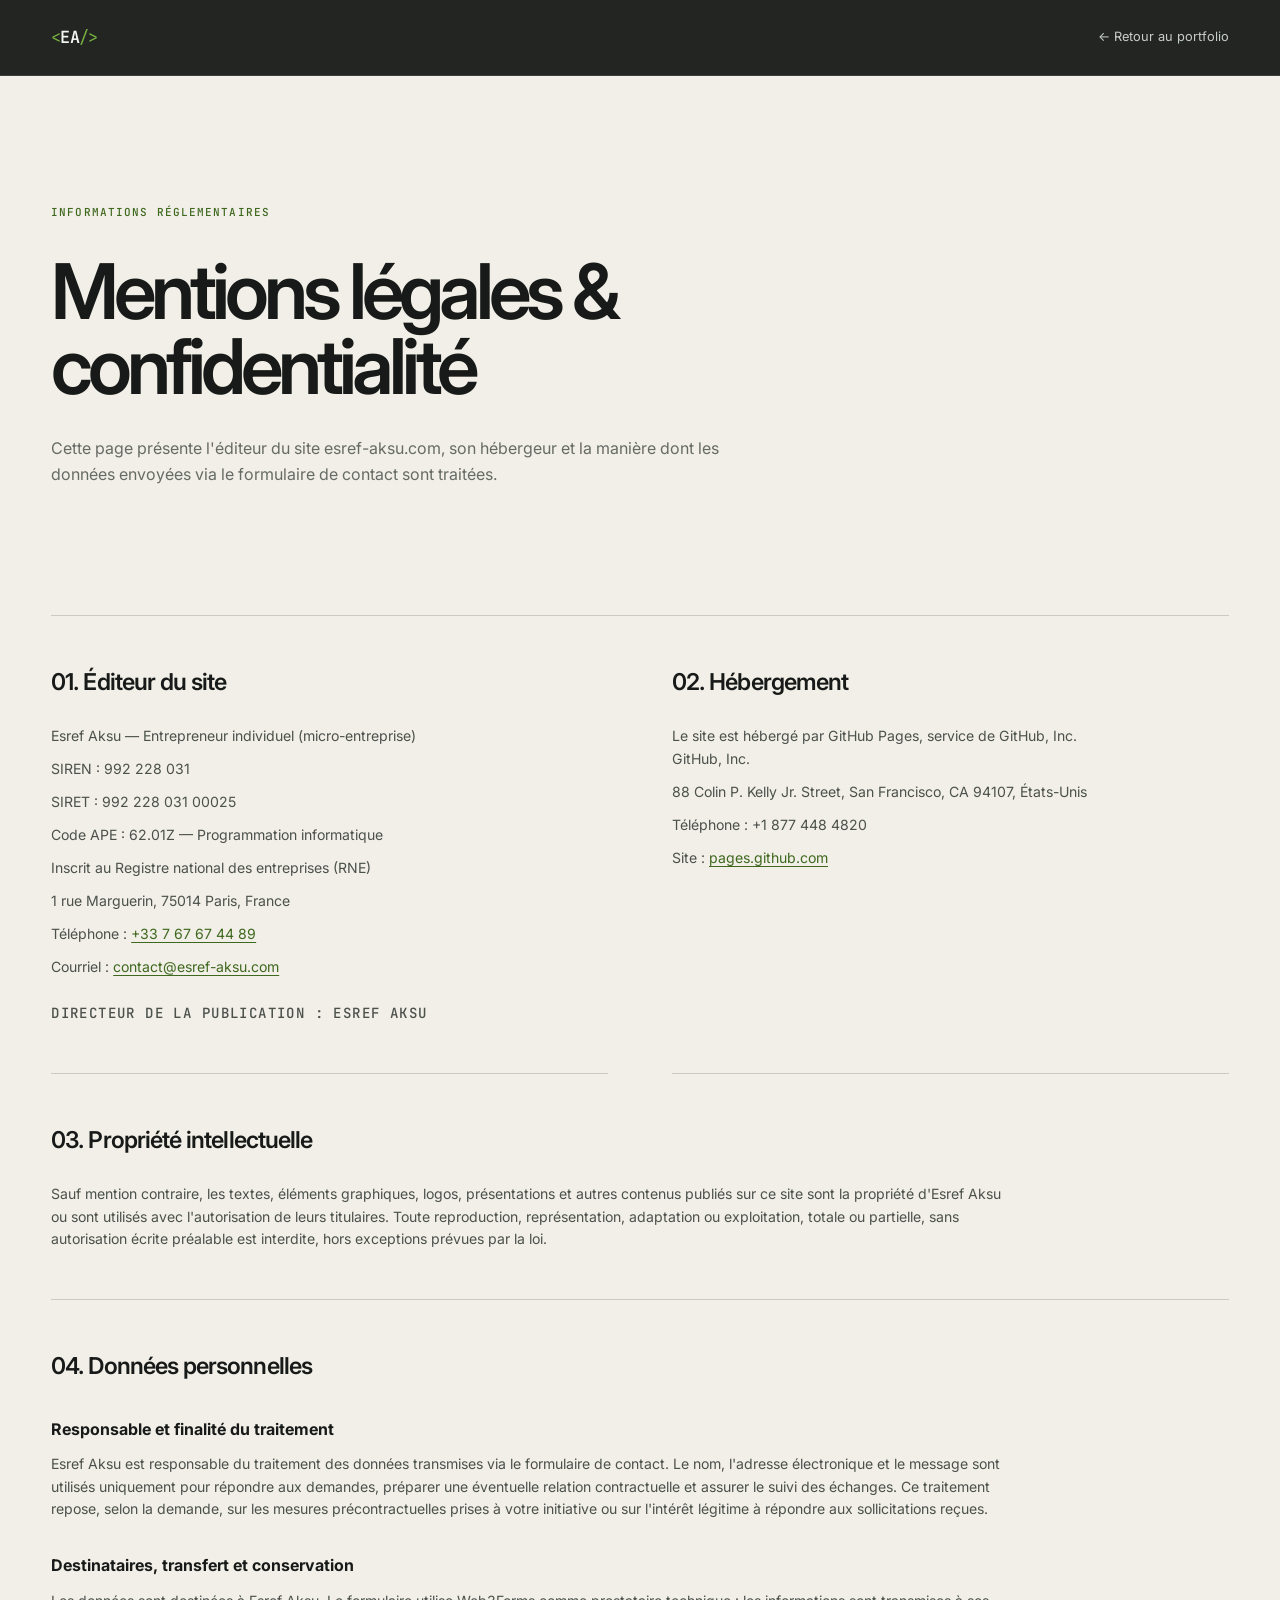
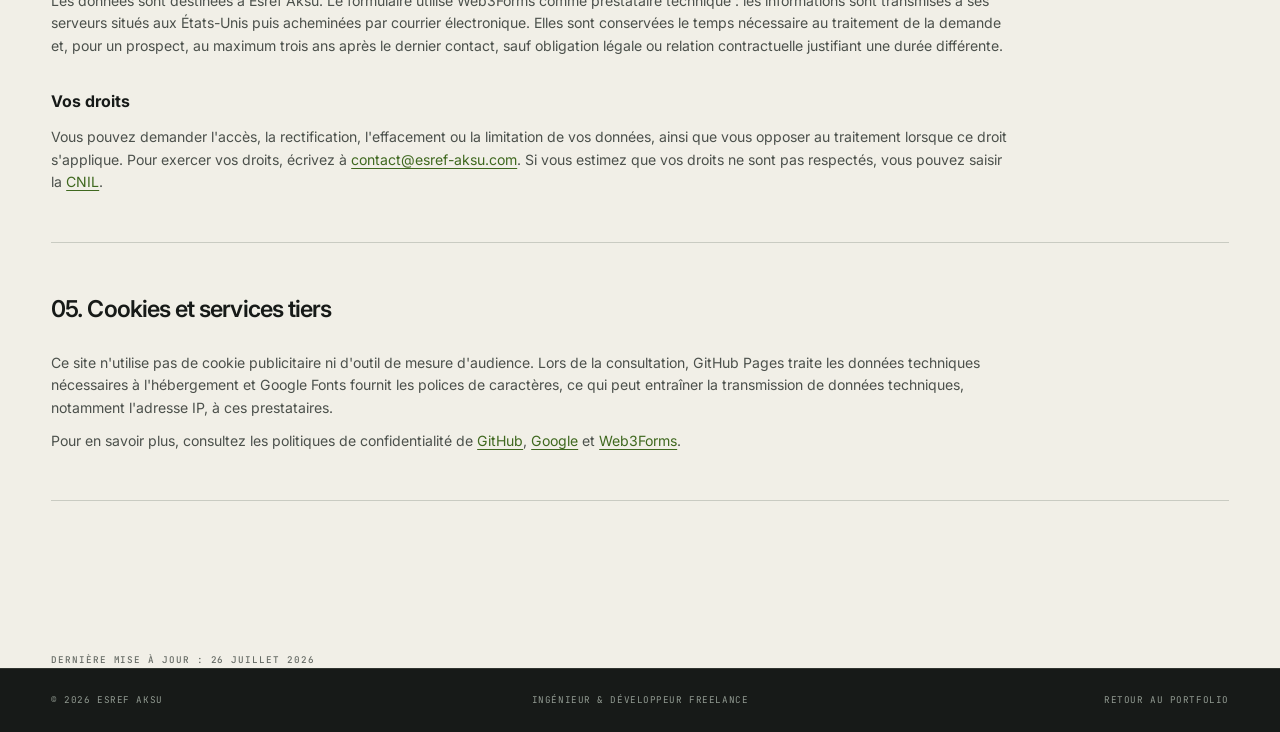
==== commit ea4e25bd: "Refactor code structure for improved readability and maintainability" ====
--- a/mentions-legales.html
+++ b/mentions-legales.html
@@ -1,5 +1,5 @@
 <!doctype html>
-<html lang="fr" data-theme="dark">
+<html lang="fr">
   <head>
     <meta charset="UTF-8" />
     <meta name="viewport" content="width=device-width, initial-scale=1.0" />
@@ -14,88 +14,27 @@
     <link rel="preconnect" href="https://fonts.googleapis.com" />
     <link rel="preconnect" href="https://fonts.gstatic.com" crossorigin />
     <link
-      href="https://fonts.googleapis.com/css2?family=Inter:wght@400;500;600;700;800&family=JetBrains+Mono:wght@400;500;600;700&display=swap"
+      href="https://fonts.googleapis.com/css2?family=Inter:wght@400;500;600;700;800&amp;family=JetBrains+Mono:wght@400;500;600;700&amp;display=swap"
       rel="stylesheet"
     />
     <link rel="stylesheet" href="styles.css" />
   </head>
-  <body>
-    <header class="header">
-      <nav class="nav container" aria-label="Navigation secondaire">
-        <a href="index.html" class="nav-logo" aria-label="Retour à l'accueil">
-          <span class="logo-tag">&lt;</span>EA<span class="logo-tag"
-            >/&gt;</span
-          >
+  <body class="legal-page">
+    <a class="skip-link" href="#main-content">Aller au contenu</a>
+    <header class="site-header">
+      <nav class="site-nav shell" aria-label="Navigation secondaire">
+        <a class="brand" href="index.html" aria-label="Retour au portfolio">
+          <span aria-hidden="true">&lt;</span>EA<span aria-hidden="true">/&gt;</span>
         </a>
-        <button
-          class="nav-toggle"
-          type="button"
-          aria-expanded="false"
-          aria-hidden="true"
-          tabindex="-1"
-          hidden
-        ></button>
-
-        <ul class="nav-menu">
-          <li>
-            <a href="index.html" class="nav-link">
-              <svg
-                class="nav-icon"
-                width="20"
-                height="20"
-                viewBox="0 0 24 24"
-                fill="none"
-                stroke="currentColor"
-                stroke-width="2"
-                stroke-linecap="round"
-                stroke-linejoin="round"
-                aria-hidden="true"
-              >
-                <path d="M19 12H5"></path>
-                <path d="m12 19-7-7 7-7"></path>
-              </svg>
-              <span>Retour au portfolio</span>
-            </a>
-          </li>
-        </ul>
-
-        <button class="theme-toggle" aria-label="Basculer le thème">
-          <svg
-            class="theme-icon sun-icon"
-            width="18"
-            height="18"
-            viewBox="0 0 24 24"
-            fill="none"
-            stroke="currentColor"
-            stroke-width="2"
-            aria-hidden="true"
-          >
-            <circle cx="12" cy="12" r="5"></circle>
-            <path
-              d="M12 1v2M12 21v2M4.22 4.22l1.42 1.42M18.36 18.36l1.42 1.42M1 12h2M21 12h2M4.22 19.78l1.42-1.42M18.36 5.64l1.42-1.42"
-            ></path>
-          </svg>
-          <svg
-            class="theme-icon moon-icon"
-            width="18"
-            height="18"
-            viewBox="0 0 24 24"
-            fill="none"
-            stroke="currentColor"
-            stroke-width="2"
-            aria-hidden="true"
-          >
-            <path d="M21 12.79A9 9 0 1 1 11.21 3 7 7 0 0 0 21 12.79z"></path>
-          </svg>
-        </button>
+        <a class="legal-header-link" href="index.html">← Retour au portfolio</a>
       </nav>
     </header>
 
-    <main class="legal-main">
-      <section class="section">
-        <div class="container">
+    <main class="legal-main" id="main-content" tabindex="-1">
+      <section>
+        <div class="shell">
           <div class="legal-hero">
-            <p class="legal-eyebrow">// informations réglementaires</p>
+            <p class="legal-eyebrow">Informations réglementaires</p>
             <h1 class="legal-title">Mentions légales &amp; confidentialité</h1>
             <p class="legal-intro">
               Cette page présente l'éditeur du site esref-aksu.com, son
@@ -106,7 +45,7 @@
 
           <div class="legal-grid">
             <article class="legal-card">
-              <h2><span class="s-prefix">01. </span>Éditeur du site</h2>
+              <h2>01. Éditeur du site</h2>
               <ul>
                 <li>Esref Aksu — Entrepreneur individuel (micro-entreprise)</li>
                 <li>SIREN : 992 228 031</li>
@@ -131,7 +70,7 @@
             </article>
 
             <article class="legal-card">
-              <h2><span class="s-prefix">02. </span>Hébergement</h2>
+              <h2>02. Hébergement</h2>
               <p>Le site est hébergé par GitHub Pages, service de GitHub, Inc.</p>
               <ul>
                 <li>GitHub, Inc.</li>
@@ -153,7 +92,7 @@
             </article>
 
             <article class="legal-card legal-card--wide">
-              <h2><span class="s-prefix">03. </span>Propriété intellectuelle</h2>
+              <h2>03. Propriété intellectuelle</h2>
               <p>
                 Sauf mention contraire, les textes, éléments graphiques, logos,
                 présentations et autres contenus publiés sur ce site sont la
@@ -169,9 +108,7 @@
               id="donnees-personnelles"
               class="legal-card legal-card--wide"
             >
-              <h2>
-                <span class="s-prefix">04. </span>Données personnelles
-              </h2>
+              <h2>04. Données personnelles</h2>
 
               <h3>Responsable et finalité du traitement</h3>
               <p>
@@ -216,14 +153,10 @@
             </article>
 
             <article class="legal-card legal-card--wide">
-              <h2>
-                <span class="s-prefix">05. </span>Cookies et services tiers
-              </h2>
+              <h2>05. Cookies et services tiers</h2>
               <p>
                 Ce site n'utilise pas de cookie publicitaire ni d'outil de
-                mesure d'audience. Une préférence technique est enregistrée
-                localement dans votre navigateur afin de mémoriser le thème
-                clair ou sombre choisi. Lors de la consultation, GitHub Pages
+                mesure d'audience. Lors de la consultation, GitHub Pages
                 traite les données techniques nécessaires à l'hébergement et
                 Google Fonts fournit les polices de caractères, ce qui peut
                 entraîner la transmission de données techniques, notamment
@@ -255,22 +188,19 @@
             </article>
           </div>
 
-          <p class="legal-meta" style="margin-top: 1.5rem">
+          <p class="legal-meta">
             Dernière mise à jour : 26 juillet 2026
           </p>
         </div>
       </section>
     </main>
 
-    <footer class="footer">
-      <div class="container footer-inner">
-        <p class="footer-text">
-          <span class="c-comment">// </span>© 2026 Esref Aksu
-        </p>
-        <a class="legal-back" href="index.html">← Retour au portfolio</a>
+    <footer class="site-footer">
+      <div class="shell footer-row">
+        <p>© 2026 Esref Aksu</p>
+        <p>Ingénieur &amp; développeur freelance</p>
+        <a href="index.html">Retour au portfolio</a>
       </div>
     </footer>
-
-    <script src="script.js"></script>
   </body>
 </html>
--- a/styles.css
+++ b/styles.css
@@ -1,154 +1,62 @@
-/* ===================================================
-   ESREF AKSU — Portfolio Design System
-   Aligned with the business card visual language
-   =================================================== */
-
-/* Les polices sont chargées via <link> dans le <head> (pas d'@import :
-   il est bloquant et provoquait un double téléchargement). */
-
 :root {
+  --ink: #171a18;
+  --ink-soft: #242824;
+  --paper: #f1efe7;
+  --paper-deep: #e7e4da;
+  --white: #f5f6f1;
   --green: #7ab540;
-  --green-bright: #96d458;
-  /* Verts réservés au TEXTE : redéfinis en thème clair pour rester lisibles.
-     --green / --green-bright restent réservés aux fonds, bordures et icônes. */
-  --green-text: #7ab540;
-  --green-text-strong: #96d458;
-  --green-line: rgba(122, 181, 64, 0.18);
-  --green-dim: rgba(122, 181, 64, 0.1);
-  --green-glow: rgba(122, 181, 64, 0.2);
-  --white: #eef3ef;
-  --text: #cdd8ce;
-  --text-strong: #eef3ef;
-  --text-muted: #8d9c8f;
-  --text-soft: #7b8b7d;
-  --amber: #d3a05c;
-  --bg: #1c1f1d;
-  --bg-2: #181b19;
-  --bg-surface: rgba(28, 31, 29, 0.82);
-  --bg-surface-2: rgba(36, 40, 37, 0.9);
-  --bg-header: rgba(22, 24, 23, 0.72);
-  --border: rgba(255, 255, 255, 0.05);
-  --border-strong: rgba(122, 181, 64, 0.28);
-  --shadow: 0 22px 60px rgba(0, 0, 0, 0.38);
-  --shadow-soft: 0 10px 28px rgba(0, 0, 0, 0.18);
-  --shadow-glow: 0 0 80px rgba(122, 181, 64, 0.08);
-  --container: 1180px;
-  --header-h: 82px;
-  --r-xl: 32px;
-  --r-lg: 24px;
-  --r-md: 16px;
-  --r-sm: 12px;
-  --font: "Inter", system-ui, sans-serif;
-  --mono: "JetBrains Mono", "Fira Code", "Courier New", monospace;
-}
-
-[data-theme="light"] {
-  --white: #182019;
-  --text: #344538;
-  --text-strong: #172018;
-  --text-muted: #5f7362;
-  --text-soft: #556a58;
-  /* Verts assombris : sur fond clair, #7ab540 ne fait que 2.2:1
-     et #96d458 que 1.58:1 — bien en dessous du minimum AA de 4.5:1. */
-  --green-text: #456f22;
-  --green-text-strong: #375a18;
-  --bg: #eef3ef;
-  --bg-2: #e6ede7;
-  --bg-surface: rgba(255, 255, 255, 0.82);
-  --bg-surface-2: rgba(247, 250, 246, 0.95);
-  --bg-header: rgba(238, 243, 239, 0.75);
-  --border: rgba(23, 32, 24, 0.07);
-  --border-strong: rgba(122, 181, 64, 0.32);
-  --shadow: 0 18px 48px rgba(42, 56, 44, 0.08);
-  --shadow-soft: 0 10px 28px rgba(42, 56, 44, 0.06);
-  --shadow-glow: 0 0 80px rgba(122, 181, 64, 0.12);
+  --green-dark: #3f681f;
+  --muted: #666b65;
+  --muted-dark: #9aa39a;
+  --line: #c9cbc2;
+  --line-dark: rgba(238, 243, 239, 0.2);
+  --shell: 1280px;
+  --gutter: clamp(1.25rem, 4vw, 4.5rem);
+  --section-space: clamp(6rem, 10vw, 10rem);
+  --sans: "Inter", system-ui, -apple-system, BlinkMacSystemFont, "Segoe UI", sans-serif;
+  --mono: "JetBrains Mono", "SFMono-Regular", Consolas, monospace;
 }
 
 *,
 *::before,
 *::after {
   box-sizing: border-box;
-  margin: 0;
-  padding: 0;
 }
 
 html {
   scroll-behavior: smooth;
-  font-size: 16px;
+  scroll-padding-top: 5rem;
 }
 
 body {
-  min-height: 100vh;
-  font-family: var(--font);
-  color: var(--text);
-  line-height: 1.7;
-  overflow-x: hidden;
-  background:
-    radial-gradient(
-      ellipse 55% 65% at 82% 10%,
-      rgba(122, 181, 64, 0.08) 0%,
-      transparent 58%
-    ),
-    radial-gradient(
-      ellipse 38% 46% at 7% 94%,
-      rgba(122, 181, 64, 0.05) 0%,
-      transparent 56%
-    ),
-    linear-gradient(155deg, #1f2321 0%, #191c1a 52%, #141716 100%);
-  transition: background 0.35s ease, color 0.35s ease;
-}
-
-[data-theme="light"] body {
-  background:
-    radial-gradient(
-      ellipse 50% 55% at 84% 10%,
-      rgba(122, 181, 64, 0.11) 0%,
-      transparent 56%
-    ),
-    radial-gradient(
-      ellipse 34% 42% at 8% 94%,
-      rgba(122, 181, 64, 0.08) 0%,
-      transparent 54%
-    ),
-    linear-gradient(155deg, #f5f8f3 0%, #edf3ee 55%, #e7eee8 100%);
-}
-
-body::before {
-  content: "";
-  position: fixed;
-  inset: 0;
-  pointer-events: none;
-  background-image:
-    linear-gradient(rgba(255, 255, 255, 0.018) 1px, transparent 1px),
-    linear-gradient(90deg, rgba(255, 255, 255, 0.018) 1px, transparent 1px);
-  background-size: 72px 72px;
-  mask-image: radial-gradient(circle at center, black 45%, transparent 92%);
-  opacity: 0.45;
-}
-
-[data-theme="light"] body::before {
-  background-image:
-    linear-gradient(rgba(23, 32, 24, 0.03) 1px, transparent 1px),
-    linear-gradient(90deg, rgba(23, 32, 24, 0.03) 1px, transparent 1px);
-  opacity: 0.3;
-}
-
-main,
-.header,
-.footer {
-  position: relative;
-  z-index: 1;
-}
-
-ul {
-  list-style: none;
+  margin: 0;
+  background: var(--paper);
+  color: var(--ink);
+  font-family: var(--sans);
+  font-size: 1rem;
+  line-height: 1.6;
+  text-rendering: optimizeLegibility;
+  -webkit-font-smoothing: antialiased;
+}
+
+body.nav-open {
+  overflow: hidden;
+}
+
+button,
+input,
+textarea {
+  font: inherit;
+}
+
+button,
+a {
+  -webkit-tap-highlight-color: transparent;
 }
 
 a {
   color: inherit;
   text-decoration: none;
-  transition: color 0.2s ease, border-color 0.2s ease,
-    background-color 0.2s ease, transform 0.2s ease;
 }
 
 img {
@@ -156,1170 +64,1004 @@
   max-width: 100%;
 }
 
+p,
 h1,
 h2,
-h3 {
-  color: var(--text-strong);
-  font-family: var(--font);
-  font-weight: 700;
-  line-height: 1.12;
-  letter-spacing: -0.03em;
-}
-
-h1 {
-  font-size: clamp(3.1rem, 8vw, 6rem);
-}
-
-h2 {
-  font-size: clamp(1.9rem, 3vw, 2.75rem);
-}
-
-h3 {
-  font-size: 1.2rem;
-}
-
-p {
-  color: var(--text);
-  line-height: 1.75;
-}
-
-.c-comment {
+h3,
+dl,
+dd,
+ol,
+ul {
+  margin: 0;
+}
+
+ul,
+ol {
+  padding: 0;
+  list-style: none;
+}
+
+::selection {
+  background: var(--green);
+  color: var(--ink);
+}
+
+:focus-visible {
+  outline: 2px solid var(--green);
+  outline-offset: 4px;
+}
+
+.skip-link {
+  position: fixed;
+  top: 0.75rem;
+  left: 0.75rem;
+  z-index: 1000;
+  padding: 0.7rem 1rem;
+  background: var(--white);
+  color: var(--ink);
+  transform: translateY(-160%);
+}
+
+.skip-link:focus {
+  transform: none;
+}
+
+.shell {
+  width: min(100%, var(--shell));
+  margin-inline: auto;
+  padding-inline: var(--gutter);
+}
+
+.section {
+  padding-block: var(--section-space);
+  scroll-margin-top: 4.5rem;
+}
+
+.dark-section {
+  background: var(--ink);
+  color: var(--white);
+}
+
+.site-header {
+  position: fixed;
+  inset: 0 0 auto;
+  z-index: 100;
+  height: 4.75rem;
+  border-bottom: 1px solid rgba(238, 243, 239, 0.13);
+  background: rgba(23, 26, 24, 0.95);
+  color: var(--white);
+  transition: background-color 180ms ease;
+}
+
+.site-header.is-scrolled {
+  background: rgba(23, 26, 24, 0.985);
+}
+
+.site-nav {
+  display: flex;
+  align-items: center;
+  justify-content: space-between;
+  height: 100%;
+}
+
+.brand {
+  position: relative;
+  z-index: 2;
   font-family: var(--mono);
-  color: var(--text-soft);
-}
-
-.s-prefix {
-  color: var(--green-text);
-  font-family: var(--mono);
-  font-size: 0.76em;
+  font-size: 1.05rem;
+  font-weight: 600;
+  letter-spacing: -0.05em;
+}
+
+.brand span {
+  color: var(--green);
+  font-weight: 400;
+}
+
+.nav-list {
+  display: flex;
+  align-items: center;
+  gap: clamp(1.4rem, 2.5vw, 2.75rem);
+}
+
+.nav-link {
+  display: inline-flex;
+  align-items: center;
+  min-height: 2.75rem;
+  border-bottom: 1px solid transparent;
+  color: #c4cbc4;
+  font-size: 0.82rem;
   font-weight: 500;
 }
 
-[data-reveal] {
-  opacity: 0;
-  transform: translateY(22px);
-  transition: opacity 0.6s ease, transform 0.6s ease;
-}
-
-[data-reveal].is-visible {
-  opacity: 1;
-  transform: none;
-}
-
-.container {
-  width: min(100%, var(--container));
-  margin: 0 auto;
-  padding: 0 1.5rem;
-}
-
-.section {
-  padding: 5.5rem 0;
+.nav-link:hover,
+.nav-link.is-active {
+  border-bottom-color: var(--green);
+  color: var(--white);
+}
+
+.nav-contact {
+  gap: 0.6rem;
+  color: var(--white);
+}
+
+.nav-contact span {
+  color: var(--green);
+}
+
+.menu-toggle {
+  display: none;
   position: relative;
-}
-
-.section-title {
+  z-index: 2;
+  width: 2.75rem;
+  height: 2.75rem;
+  padding: 0;
+  border: 0;
+  background: transparent;
+  color: var(--white);
+  cursor: pointer;
+}
+
+.menu-toggle span {
+  position: absolute;
+  left: 0.55rem;
+  width: 1.65rem;
+  height: 1px;
+  background: currentColor;
+  transition: transform 180ms ease, top 180ms ease;
+}
+
+.menu-toggle span:first-child {
+  top: 1.05rem;
+}
+
+.menu-toggle span:last-child {
+  top: 1.65rem;
+}
+
+.hero {
   position: relative;
-  max-width: 18ch;
-  margin-bottom: 2.4rem;
-  padding-left: 1.3rem;
-}
-
-.section-title::before {
+  display: flex;
+  min-height: 100svh;
+  padding-top: 4.75rem;
+  overflow: hidden;
+}
+
+.hero::after {
   content: "";
   position: absolute;
-  top: -0.35rem;
-  left: 0;
-  width: 0.95rem;
-  height: 0.95rem;
-  border-top: 1px solid var(--green-line);
-  border-left: 1px solid var(--green-line);
-  border-radius: 0.55rem 0 0 0;
-}
-
-.section-title::after {
+  right: -8rem;
+  top: 15%;
+  width: 26rem;
+  height: 26rem;
+  border: 1px solid rgba(122, 181, 64, 0.12);
+  border-radius: 50%;
+  pointer-events: none;
+}
+
+.hero-grid {
+  display: grid;
+  grid-template-columns: minmax(0, 1.65fr) minmax(18rem, 0.65fr);
+  gap: clamp(4rem, 8vw, 9rem);
+  align-items: end;
+  padding-top: clamp(5rem, 10vh, 8rem);
+  padding-bottom: 7rem;
+}
+
+.hero-copy {
+  position: relative;
+  z-index: 1;
+}
+
+.eyebrow,
+.section-index,
+.project-kicker,
+.project-number,
+.identity-list dt,
+.project-meta span,
+.contact-details dt,
+.legal-eyebrow,
+.legal-meta {
+  font-family: var(--mono);
+  font-size: 0.69rem;
+  font-weight: 500;
+  letter-spacing: 0.1em;
+  text-transform: uppercase;
+}
+
+.hero-eyebrow {
+  display: flex;
+  align-items: center;
+  gap: 0.7rem;
+  margin-bottom: clamp(2.25rem, 5vh, 4.25rem);
+  color: #b0b8b0;
+}
+
+.status-dot {
+  width: 0.48rem;
+  height: 0.48rem;
+  border-radius: 50%;
+  background: var(--green);
+  box-shadow: 0 0 0 0.25rem rgba(122, 181, 64, 0.12);
+}
+
+.hero h1 {
+  max-width: 12ch;
+  color: var(--white);
+  font-size: clamp(3.25rem, 6.65vw, 6.8rem);
+  font-weight: 600;
+  letter-spacing: -0.065em;
+  line-height: 0.98;
+}
+
+.hero h1 em,
+.contact h2 em {
+  color: var(--green);
+  font-style: normal;
+  font-weight: 500;
+}
+
+.hero-intro {
+  max-width: 43rem;
+  margin-top: 2.4rem;
+  color: #bdc5bd;
+  font-size: clamp(1rem, 1.25vw, 1.18rem);
+  line-height: 1.75;
+}
+
+.hero-actions {
+  display: flex;
+  flex-wrap: wrap;
+  gap: 1rem 2.5rem;
+  align-items: center;
+  margin-top: 2.75rem;
+}
+
+.text-link {
+  display: inline-flex;
+  align-items: center;
+  justify-content: space-between;
+  gap: 1.25rem;
+  width: fit-content;
+  min-height: 2.75rem;
+  border-bottom: 1px solid currentColor;
+  font-size: 0.85rem;
+  font-weight: 600;
+  transition: color 160ms ease, gap 160ms ease;
+}
+
+.text-link span {
+  color: var(--green-dark);
+}
+
+.text-link:hover {
+  gap: 1.7rem;
+  color: var(--green-dark);
+}
+
+.text-link--light {
+  color: var(--white);
+}
+
+.text-link--light span {
+  color: var(--green);
+}
+
+.text-link--light:hover {
+  color: var(--green);
+}
+
+.text-link--muted {
+  border-bottom-color: transparent;
+  color: #929b92;
+  font-weight: 400;
+}
+
+.identity-panel {
+  position: relative;
+  z-index: 1;
+  padding: 1.75rem 0 0 1.75rem;
+  border-top: 1px solid var(--green);
+  border-left: 1px solid var(--line-dark);
+}
+
+.identity-mark {
+  margin-bottom: clamp(3rem, 9vh, 7rem);
+  color: var(--white);
+  font-family: var(--mono);
+  font-size: clamp(1.5rem, 2vw, 2rem);
+  font-weight: 600;
+  letter-spacing: -0.07em;
+}
+
+.identity-mark span {
+  color: var(--green);
+  font-weight: 400;
+}
+
+.identity-main {
+  padding-bottom: 1.4rem;
+  border-bottom: 1px solid var(--line-dark);
+}
+
+.identity-main p:last-child {
+  max-width: 17rem;
+  margin-top: 0.25rem;
+  color: var(--muted-dark);
+  font-size: 0.82rem;
+}
+
+.identity-name {
+  color: var(--white);
+  font-size: 1.45rem;
+  font-weight: 600;
+  letter-spacing: -0.04em;
+}
+
+.identity-list > div {
+  display: grid;
+  grid-template-columns: 6.7rem 1fr;
+  gap: 1rem;
+  padding-block: 0.9rem;
+  border-bottom: 1px solid var(--line-dark);
+}
+
+.identity-list dt {
+  color: #969f96;
+  font-size: 0.58rem;
+}
+
+.identity-list dd {
+  color: #cbd1cb;
+  font-size: 0.75rem;
+}
+
+.hero-foot {
+  position: absolute;
+  inset: auto 0 0;
+  display: grid;
+  grid-template-columns: repeat(3, 1fr);
+  width: min(100%, var(--shell));
+  border-top: 1px solid var(--line-dark);
+}
+
+.hero-foot span {
+  padding-block: 1.2rem;
+  color: #737c73;
+  font-family: var(--mono);
+  font-size: 0.62rem;
+  letter-spacing: 0.12em;
+  text-transform: uppercase;
+}
+
+.hero-foot span:nth-child(2) {
+  text-align: center;
+}
+
+.hero-foot span:last-child {
+  text-align: right;
+}
+
+.section-heading {
+  display: grid;
+  grid-template-columns: minmax(11rem, 0.55fr) minmax(0, 1.4fr) minmax(17rem, 0.65fr);
+  gap: clamp(2rem, 4vw, 5rem);
+  align-items: end;
+  padding-bottom: clamp(3.5rem, 7vw, 6.5rem);
+  border-bottom: 1px solid var(--line);
+}
+
+.section-index {
+  align-self: start;
+  color: var(--green-dark);
+}
+
+.section-heading h2,
+.profile h2 {
+  font-size: clamp(2.7rem, 5vw, 5.15rem);
+  font-weight: 600;
+  letter-spacing: -0.065em;
+  line-height: 1.02;
+}
+
+.section-heading > p:last-child {
+  color: var(--muted);
+  font-size: 0.95rem;
+}
+
+.project {
+  display: grid;
+  grid-template-columns: minmax(0, 1.4fr) minmax(18rem, 0.6fr);
+  gap: clamp(2.5rem, 6vw, 7rem);
+  align-items: stretch;
+  padding-block: clamp(5rem, 9vw, 8rem);
+  border-bottom: 1px solid var(--line);
+}
+
+.project--left {
+  grid-template-columns: minmax(18rem, 0.6fr) minmax(0, 1.4fr);
+}
+
+.project--left .project-media {
+  order: 2;
+}
+
+.project-media {
+  position: relative;
+  min-height: 29rem;
+  overflow: hidden;
+  background: #d8ddd2;
+}
+
+.project-media::after {
+  content: "↗";
+  position: absolute;
+  right: 0;
+  bottom: 0;
+  display: grid;
+  place-items: center;
+  width: 3.75rem;
+  height: 3.75rem;
+  background: var(--ink);
+  color: var(--green);
+  font-size: 1.1rem;
+  transform: translateY(100%);
+  transition: transform 220ms ease;
+}
+
+.project-media:hover::after,
+.project-media:focus-visible::after {
+  transform: none;
+}
+
+.project-media img {
+  width: 100%;
+  height: 100%;
+  object-fit: cover;
+  object-position: top center;
+  transition: transform 500ms cubic-bezier(0.22, 1, 0.36, 1);
+}
+
+.project-media:hover img {
+  transform: scale(1.02);
+}
+
+.project-copy {
+  display: flex;
+  flex-direction: column;
+}
+
+.project-number {
+  margin-bottom: auto;
+  padding-bottom: 3rem;
+  color: var(--green-dark);
+}
+
+.project-kicker {
+  color: var(--muted);
+}
+
+.project h3 {
+  margin-top: 0.7rem;
+  font-size: clamp(2.15rem, 3.6vw, 3.6rem);
+  font-weight: 600;
+  letter-spacing: -0.06em;
+  line-height: 1;
+}
+
+.project-description {
+  margin-top: 1.55rem;
+  color: #484d48;
+  font-size: 0.96rem;
+}
+
+.project-meta {
+  margin-top: 2.4rem;
+  padding-block: 1.1rem;
+  border-block: 1px solid var(--line);
+}
+
+.project-meta p {
+  display: grid;
+  grid-template-columns: 4rem 1fr;
+  gap: 0.75rem;
+  color: #4d524d;
+  font-size: 0.74rem;
+}
+
+.project-meta p + p {
+  margin-top: 0.65rem;
+}
+
+.project-meta span {
+  color: var(--muted);
+  font-size: 0.58rem;
+}
+
+.project-copy > .text-link {
+  margin-top: 1.5rem;
+}
+
+.secondary-work {
+  margin-top: clamp(5rem, 9vw, 8rem);
+}
+
+.secondary-work > .section-index {
+  margin-bottom: 1.5rem;
+}
+
+.secondary-work article {
+  display: grid;
+  grid-template-columns: 3rem minmax(13rem, 0.7fr) minmax(17rem, 1fr) minmax(16rem, 0.75fr);
+  gap: 1.5rem;
+  align-items: center;
+  padding-block: 1.6rem;
+  border-top: 1px solid var(--line);
+}
+
+.secondary-work article:last-child {
+  border-bottom: 1px solid var(--line);
+}
+
+.secondary-work article > span,
+.secondary-work small {
+  color: var(--muted);
+  font-family: var(--mono);
+  font-size: 0.62rem;
+}
+
+.secondary-work h3 {
+  font-size: 1.05rem;
+  font-weight: 600;
+}
+
+.secondary-work article > p {
+  color: #4d524d;
+  font-size: 0.85rem;
+}
+
+.expertise {
+  background: var(--paper-deep);
+}
+
+.service-list {
+  margin-top: clamp(4rem, 7vw, 6rem);
+}
+
+.service-list li {
+  display: grid;
+  grid-template-columns: minmax(11rem, 0.55fr) minmax(16rem, 0.75fr) minmax(18rem, 1fr);
+  gap: clamp(2rem, 4vw, 5rem);
+  align-items: start;
+  padding-block: 2.25rem;
+  border-top: 1px solid var(--line);
+}
+
+.service-list li:last-child {
+  border-bottom: 1px solid var(--line);
+}
+
+.service-list span {
+  color: var(--green-dark);
+  font-family: var(--mono);
+  font-size: 0.65rem;
+}
+
+.service-list h3 {
+  font-size: clamp(1.35rem, 2.25vw, 2rem);
+  font-weight: 600;
+  letter-spacing: -0.04em;
+}
+
+.service-list p {
+  color: var(--muted);
+  font-size: 0.92rem;
+}
+
+.profile-grid {
+  display: grid;
+  grid-template-columns: minmax(0, 0.85fr) minmax(0, 1.15fr);
+  gap: clamp(4rem, 10vw, 10rem);
+}
+
+.profile-intro h2 {
+  max-width: 8ch;
+  margin-top: 2.5rem;
+}
+
+.profile-intro > p:not(.section-index) {
+  max-width: 37rem;
+  color: var(--muted);
+}
+
+.profile-intro .profile-lead {
+  margin-top: 3rem;
+  color: var(--ink);
+  font-size: 1.15rem;
+}
+
+.profile-lead + p {
+  margin-top: 1.25rem;
+}
+
+.career > .section-index {
+  margin-bottom: 2.5rem;
+}
+
+.career-item {
+  padding-block: 1.75rem 2.5rem;
+  border-top: 1px solid var(--line);
+}
+
+.career-item:last-child {
+  border-bottom: 1px solid var(--line);
+}
+
+.career-head {
+  display: flex;
+  justify-content: space-between;
+  gap: 1rem;
+}
+
+.career-head h3 {
+  font-size: 1.45rem;
+  font-weight: 600;
+  letter-spacing: -0.04em;
+}
+
+.career-head p,
+.career-head time {
+  color: var(--muted);
+  font-size: 0.78rem;
+}
+
+.career-head time {
+  font-family: var(--mono);
+  white-space: nowrap;
+}
+
+.career-item ul {
+  margin-top: 1.6rem;
+}
+
+.career-item li {
+  position: relative;
+  padding-left: 1.2rem;
+  color: #4b504b;
+  font-size: 0.88rem;
+}
+
+.career-item li + li {
+  margin-top: 0.65rem;
+}
+
+.career-item li::before {
   content: "";
   position: absolute;
-  top: 0.2rem;
-  bottom: 0.2rem;
+  top: 0.75rem;
   left: 0;
-  width: 1px;
-  background: linear-gradient(180deg, var(--green-line), transparent);
-}
-
-.header {
-  position: fixed;
-  top: 0;
-  width: 100%;
-  height: var(--header-h);
-  z-index: 100;
-  background: var(--bg-header);
-  border-bottom: 1px solid var(--border);
-  backdrop-filter: blur(18px);
-  -webkit-backdrop-filter: blur(18px);
-  transition: border-color 0.35s ease, background 0.35s ease,
-    box-shadow 0.35s ease;
-}
-
-.nav {
-  height: 100%;
+  width: 0.45rem;
+  height: 1px;
+  background: var(--green-dark);
+}
+
+.technology-index {
+  margin-top: clamp(5rem, 9vw, 8rem);
+  padding-top: 2rem;
+  border-top: 1px solid var(--line);
+}
+
+.technology-index ul {
+  display: flex;
+  flex-wrap: wrap;
+  gap: 0.75rem 2rem;
+  margin-top: 2rem;
+}
+
+.technology-index li {
+  color: #3f443f;
+  font-size: clamp(1.1rem, 1.8vw, 1.55rem);
+  font-weight: 500;
+  letter-spacing: -0.035em;
+}
+
+.technology-index li:not(:last-child)::after {
+  content: "·";
+  margin-left: 2rem;
+  color: var(--green);
+}
+
+.contact {
+  padding-block: var(--section-space) clamp(5rem, 9vw, 8rem);
+  scroll-margin-top: 4.5rem;
+}
+
+.contact .section-index {
+  color: var(--green);
+}
+
+.contact-heading h2 {
+  margin-top: 2.5rem;
+  color: var(--white);
+  font-size: clamp(3.2rem, 7.4vw, 7.5rem);
+  font-weight: 600;
+  letter-spacing: -0.07em;
+  line-height: 0.95;
+}
+
+.contact-email {
   display: flex;
   align-items: center;
   justify-content: space-between;
   gap: 1rem;
-}
-
-.nav-logo {
-  color: var(--text-strong);
+  margin-top: clamp(3rem, 6vw, 5rem);
+  padding-block: 1.35rem;
+  border-block: 1px solid var(--line-dark);
+  color: var(--white);
+  font-size: clamp(1.15rem, 2.7vw, 2.5rem);
+  letter-spacing: -0.035em;
+  transition: color 160ms ease;
+}
+
+.contact-email span {
+  color: var(--green);
+}
+
+.contact-email:hover {
+  color: var(--green);
+}
+
+.contact-grid {
+  display: grid;
+  grid-template-columns: minmax(15rem, 0.55fr) minmax(0, 1.45fr);
+  gap: clamp(4rem, 9vw, 9rem);
+  margin-top: clamp(4rem, 7vw, 6rem);
+}
+
+.contact-details > p {
+  max-width: 25rem;
+  color: #aeb6ae;
+  font-size: 0.9rem;
+}
+
+.contact-details dl {
+  margin-top: 3rem;
+}
+
+.contact-details dl > div {
+  padding-block: 0.9rem;
+  border-top: 1px solid var(--line-dark);
+}
+
+.contact-details dt {
+  margin-bottom: 0.3rem;
+  color: #929b92;
+  font-size: 0.57rem;
+}
+
+.contact-details dd,
+.contact-details dd a {
+  color: #d6dcd6;
+  font-size: 0.78rem;
+}
+
+.contact-details dd a + a {
+  margin-left: 1rem;
+}
+
+.contact-details a:hover {
+  color: var(--green);
+}
+
+.contact-form {
+  display: grid;
+  grid-template-columns: repeat(2, minmax(0, 1fr));
+  gap: 2rem;
+}
+
+.form-result {
+  grid-column: 1 / -1;
+  display: none;
+  padding: 0.9rem 1rem;
+  border: 1px solid var(--line-dark);
+  color: var(--white);
+  font-size: 0.82rem;
+}
+
+.form-result:not(:empty) {
+  display: block;
+}
+
+.form-result.is-success {
+  border-color: rgba(122, 181, 64, 0.55);
+  color: #bfe492;
+}
+
+.form-result.is-error {
+  border-color: rgba(214, 102, 88, 0.6);
+  color: #f0a69d;
+}
+
+.field {
+  display: flex;
+  flex-direction: column;
+}
+
+.field--wide {
+  grid-column: 1 / -1;
+}
+
+.field label {
+  margin-bottom: 0.7rem;
+  color: #9aa39a;
   font-family: var(--mono);
-  font-size: 1.2rem;
-  font-weight: 700;
-  letter-spacing: -0.03em;
-}
-
-.logo-tag {
-  color: var(--green-text);
-}
-
-.nav-toggle {
-  display: none;
-}
-
-.nav-menu {
+  font-size: 0.63rem;
+  letter-spacing: 0.08em;
+  text-transform: uppercase;
+}
+
+.field input,
+.field textarea {
+  width: 100%;
+  padding: 0.7rem 0;
+  border: 0;
+  border-bottom: 1px solid var(--line-dark);
+  border-radius: 0;
+  background: transparent;
+  color: var(--white);
+  outline: 0;
+  resize: vertical;
+}
+
+.field input:focus,
+.field textarea:focus {
+  border-bottom-color: var(--green);
+}
+
+.field input:user-invalid,
+.field textarea:user-invalid {
+  border-bottom-color: #d66658;
+}
+
+.form-foot {
   display: flex;
-  align-items: center;
-  gap: 0.25rem;
-  padding: 0.35rem;
-  border: 1px solid var(--border);
-  border-radius: 999px;
-  background: rgba(255, 255, 255, 0.02);
-  box-shadow: inset 0 1px 0 rgba(255, 255, 255, 0.03);
-}
-
-.nav-link {
+  align-items: flex-end;
+  justify-content: space-between;
+  gap: 2rem;
+}
+
+.form-foot > p {
+  max-width: 28rem;
+  color: #929b92;
+  font-size: 0.67rem;
+}
+
+.form-foot > p a {
+  color: #aab2aa;
+  text-decoration: underline;
+  text-underline-offset: 0.2em;
+}
+
+.submit-button {
   display: inline-flex;
   align-items: center;
-  gap: 0.45rem;
-  padding: 0.65rem 0.95rem;
-  border-radius: 999px;
-  color: var(--text-muted);
+  justify-content: space-between;
+  gap: 2rem;
+  min-width: 14rem;
+  min-height: 3.5rem;
+  padding: 0.85rem 1.1rem;
+  border: 1px solid var(--green);
+  border-radius: 0;
+  background: var(--green);
+  color: #182012;
+  font-size: 0.75rem;
+  font-weight: 700;
+  cursor: pointer;
+  transition: background-color 160ms ease, color 160ms ease;
+}
+
+.submit-button:hover {
+  background: transparent;
+  color: var(--green);
+}
+
+.submit-button:disabled {
+  cursor: wait;
+  opacity: 0.55;
+}
+
+.site-footer {
+  border-top: 1px solid #303530;
+  background: var(--ink);
+  color: #929b92;
+}
+
+.footer-row {
+  display: grid;
+  grid-template-columns: repeat(3, 1fr);
+  gap: 2rem;
+  padding-block: 1.5rem;
   font-family: var(--mono);
-  font-size: 0.72rem;
-  font-weight: 500;
-  letter-spacing: 0.12em;
+  font-size: 0.58rem;
+  letter-spacing: 0.06em;
   text-transform: uppercase;
-  position: relative;
-}
-
-.nav-link::after {
-  display: none;
-}
-
-.nav-link:hover,
-.nav-link:focus-visible {
-  color: var(--text-strong);
-  background: rgba(255, 255, 255, 0.03);
-}
-
-.nav-link.active {
-  color: var(--green-text-strong);
-  background: var(--green-dim);
-  box-shadow: inset 0 0 0 1px var(--green-line);
-}
-
-.nav-icon {
-  display: none;
-}
-
-.theme-toggle {
-  width: 44px;
-  height: 44px;
-  flex-shrink: 0;
-  position: relative;
-  border: 1px solid var(--border);
-  border-radius: 14px;
-  background: rgba(255, 255, 255, 0.03);
-  color: var(--text-muted);
-  cursor: pointer;
-  transition: border-color 0.25s ease, color 0.25s ease,
-    background-color 0.25s ease, transform 0.25s ease;
-}
-
-.theme-toggle:hover {
-  color: var(--green-text-strong);
-  border-color: var(--border-strong);
-  background: var(--green-dim);
-  transform: translateY(-1px);
-}
-
-.theme-icon {
-  position: absolute;
-  top: 50%;
-  left: 50%;
-  transform: translate(-50%, -50%);
-  transition: opacity 0.25s ease, transform 0.4s ease;
-}
-
-[data-theme="light"] .moon-icon {
+}
+
+.footer-row p:nth-child(2) {
+  text-align: center;
+}
+
+.footer-row a {
+  text-align: right;
+}
+
+.footer-row a:hover {
+  color: var(--green);
+}
+
+.js [data-reveal] {
   opacity: 0;
-  transform: translate(-50%, -50%) rotate(90deg);
-}
-
-[data-theme="dark"] .sun-icon {
-  opacity: 0;
-  transform: translate(-50%, -50%) rotate(-90deg);
-}
-
-.hero {
-  min-height: 100vh;
-  display: flex;
-  align-items: center;
-  padding-top: calc(var(--header-h) + 1.5rem);
-}
-
-.hero-layout {
-  display: grid;
-  grid-template-columns: minmax(0, 1.15fr) minmax(320px, 0.85fr);
-  gap: 1.75rem;
-  align-items: center;
-}
-
-.hero-content {
-  animation: heroRise 0.8s ease-out both;
-}
-
-.hero-kicker {
-  margin-bottom: 0.9rem;
-  color: var(--text-soft);
-  font-family: var(--mono);
-  font-size: 0.72rem;
-  font-weight: 500;
-  letter-spacing: 0.22em;
-  text-transform: uppercase;
-}
-
-.hero-kicker span {
-  color: var(--green-text);
-}
-
-.hero-shell,
-.hero-mini-card,
-.about-content,
-.project-card,
-.experience-card,
-.skills-block,
-.contact-info,
-.contact-form {
-  position: relative;
-  overflow: hidden;
-  background:
-    linear-gradient(160deg, rgba(255, 255, 255, 0.04), transparent 38%),
-    var(--bg-surface);
-  border: 1px solid var(--border);
-  box-shadow: var(--shadow-soft), var(--shadow-glow);
-}
-
-.hero-shell,
-.hero-mini-card {
-  background:
-    radial-gradient(
-      ellipse 55% 65% at 82% 16%,
-      rgba(122, 181, 64, 0.08) 0%,
-      transparent 58%
-    ),
-    linear-gradient(155deg, rgba(31, 35, 33, 0.96) 0%, rgba(20, 23, 22, 0.98) 100%);
-}
-
-[data-theme="light"] .hero-shell,
-[data-theme="light"] .hero-mini-card {
-  background:
-    radial-gradient(
-      ellipse 55% 65% at 82% 16%,
-      rgba(122, 181, 64, 0.12) 0%,
-      transparent 58%
-    ),
-    linear-gradient(155deg, rgba(255, 255, 255, 0.96) 0%, rgba(244, 248, 244, 0.98) 100%);
-}
-
-.hero-shell {
-  padding: 1.8rem;
-  border-radius: var(--r-xl);
-  box-shadow: var(--shadow), var(--shadow-glow);
-}
-
-.hero-shell::before,
-.hero-mini-card::before,
-.about-content::before,
-.project-card::before,
-.experience-card::before,
-.skills-block::before,
-.contact-info::before,
-.contact-form::before {
-  content: "";
-  position: absolute;
-  top: 1.15rem;
-  left: 1.15rem;
-  width: 1rem;
-  height: 1rem;
-  border-top: 1px solid var(--green-line);
-  border-left: 1px solid var(--green-line);
-  border-radius: 0.6rem 0 0 0;
-  pointer-events: none;
-}
-
-.hero-shell::after,
-.hero-mini-card::after,
-.about-content::after,
-.project-card::after,
-.experience-card::after,
-.skills-block::after,
-.contact-info::after,
-.contact-form::after {
-  content: "";
-  position: absolute;
-  right: 1.15rem;
-  bottom: 1.15rem;
-  width: 2.15rem;
-  height: 2.15rem;
-  border-right: 1px solid var(--green-line);
-  border-bottom: 1px solid var(--green-line);
-  border-radius: 0 0 1rem 0;
-  pointer-events: none;
-}
-
-.hero-shell-top {
-  display: flex;
-  align-items: center;
-  justify-content: space-between;
-  gap: 1rem;
-  margin-bottom: 2rem;
-}
-
-.hero-badge {
-  color: var(--text-strong);
-  font-family: var(--mono);
-  font-size: 1.65rem;
-  font-weight: 700;
-  letter-spacing: -0.05em;
-}
-
-.hero-accent {
-  width: clamp(5rem, 18vw, 8rem);
-  height: 3px;
-  border-radius: 999px;
-  background: linear-gradient(90deg, var(--green), transparent);
-}
-
-.hero-main {
-  display: flex;
-  flex-direction: column;
-  gap: 0.95rem;
-}
-
-.hero-subtitle {
-  color: var(--green-text);
-  font-family: var(--mono);
-  font-size: 0.84rem;
-  font-weight: 500;
-  letter-spacing: 0.18em;
-  text-transform: uppercase;
-}
-
-.hero-title {
-  max-width: 10ch;
-}
-
-.hero-description {
-  max-width: 56ch;
-  font-size: 1rem;
-}
-
-.hero-tagline {
-  display: flex;
-  align-items: center;
-  flex-wrap: wrap;
-  gap: 0.7rem;
-  margin-top: 0.2rem;
-  color: var(--text-strong);
-  font-family: var(--mono);
-  font-size: 0.77rem;
-  font-weight: 500;
-  letter-spacing: 0.16em;
-  text-transform: uppercase;
-}
-
-.hero-tagline .tag-sep {
-  width: 0.38rem;
-  height: 0.38rem;
-  border-radius: 999px;
-  background: var(--text-soft);
-}
-
-.hero-tagline .tag-blue,
-.hero-tagline .tag-white,
-.hero-tagline .tag-red {
-  color: var(--text-strong);
-}
-
-.hero-meta {
-  display: grid;
-  grid-template-columns: repeat(2, minmax(0, 1fr));
-  gap: 0.9rem;
-  margin-top: 1.75rem;
-  padding-top: 1.15rem;
-  border-top: 1px solid rgba(255, 255, 255, 0.06);
-}
-
-[data-theme="light"] .hero-meta {
-  border-top-color: rgba(23, 32, 24, 0.08);
-}
-
-.hero-meta-item,
-.hero-contact-item {
-  padding: 0.9rem 1rem;
-  border: 1px solid var(--border);
-  border-radius: 16px;
-  background: rgba(255, 255, 255, 0.03);
-}
-
-[data-theme="light"] .hero-meta-item,
-[data-theme="light"] .hero-contact-item {
-  background: rgba(255, 255, 255, 0.5);
-}
-
-.meta-label {
-  display: block;
-  margin-bottom: 0.3rem;
-  color: var(--text-soft);
-  font-family: var(--mono);
-  font-size: 0.68rem;
-  font-weight: 500;
-  letter-spacing: 0.14em;
-  text-transform: uppercase;
-}
-
-.meta-value {
-  color: var(--text-strong);
-  font-size: 0.95rem;
+  transform: translateY(1.15rem);
+  transition: opacity 600ms ease, transform 600ms cubic-bezier(0.22, 1, 0.36, 1);
+}
+
+.js [data-reveal].is-visible {
+  opacity: 1;
+  transform: none;
+}
+
+/* Mentions légales */
+.legal-page {
+  background: var(--paper);
+}
+
+.legal-header-link {
+  color: #c7cec7;
+  font-size: 0.8rem;
+}
+
+.legal-header-link:hover {
+  color: var(--green);
+}
+
+.legal-main {
+  padding-top: 4.75rem;
+}
+
+.legal-hero {
+  padding-block: clamp(5rem, 10vw, 9rem);
+  border-bottom: 1px solid var(--line);
+}
+
+.legal-eyebrow {
+  color: var(--green-dark);
+}
+
+.legal-title {
+  max-width: 13ch;
+  margin-top: 2rem;
+  font-size: clamp(3rem, 6vw, 6rem);
   font-weight: 600;
-}
-
-.hero-cta {
-  display: flex;
-  flex-wrap: wrap;
-  gap: 0.85rem;
-  justify-content: flex-start;
-  margin-top: 1.2rem;
-}
-
-.hero-mini-card {
-  padding: 1.7rem;
-  border-radius: var(--r-xl);
-}
-
-.hero-aside-label {
-  margin-bottom: 1.35rem;
-  color: var(--green-text);
-  font-family: var(--mono);
-  font-size: 0.78rem;
-  font-weight: 600;
-  letter-spacing: 0.18em;
-  text-transform: uppercase;
-}
-
-.hero-services {
-  display: flex;
-  flex-direction: column;
-  gap: 0.95rem;
-}
-
-.hero-services li {
-  position: relative;
-  padding-left: 1.35rem;
-  color: var(--text-strong);
-  font-size: 0.97rem;
-  line-height: 1.55;
-}
-
-.hero-services li::before {
-  content: "";
-  position: absolute;
-  top: 0.8rem;
-  left: 0;
-  width: 0.75rem;
-  height: 1px;
-  background: var(--green);
-}
-
-.hero-divider {
-  height: 1px;
-  margin: 1.45rem 0;
-  background: linear-gradient(90deg, var(--green-line), transparent 72%);
-}
-
-.hero-contact-list {
-  display: flex;
-  flex-direction: column;
-  gap: 0.8rem;
-}
-
-.hero-contact-link {
-  color: var(--text-strong);
-  font-size: 0.95rem;
-  font-weight: 500;
-}
-
-.hero-contact-link:hover {
-  color: var(--green-text-strong);
-}
-
-.btn {
-  display: inline-flex;
-  align-items: center;
-  justify-content: center;
-  padding: 0.9rem 1.35rem;
-  border-radius: 14px;
-  border: 1px solid transparent;
-  cursor: pointer;
-  font-family: var(--mono);
-  font-size: 0.76rem;
-  font-weight: 600;
-  letter-spacing: 0.12em;
-  text-transform: uppercase;
-  transition: transform 0.22s ease, box-shadow 0.22s ease,
-    background-color 0.22s ease, color 0.22s ease, border-color 0.22s ease;
-}
-
-.btn:hover {
-  transform: translateY(-2px);
-}
-
-.btn-primary {
-  color: #132010;
-  background: var(--green);
-  box-shadow: 0 12px 30px rgba(122, 181, 64, 0.18);
-}
-
-.btn-primary:hover {
-  background: var(--green-bright);
-}
-
-.btn-ghost {
-  color: var(--text-strong);
-  border-color: var(--green-line);
-  background: rgba(255, 255, 255, 0.03);
-}
-
-.btn-ghost:hover {
-  border-color: var(--border-strong);
-  color: var(--green-text-strong);
-  background: var(--green-dim);
-}
-
-.about-content {
-  max-width: 100%;
-  padding: 2rem 2rem 2rem 2.2rem;
-  border-radius: var(--r-lg);
-}
-
-.about-content p + p {
-  margin-top: 1rem;
-}
-
-.highlight {
-  color: var(--green-text-strong);
-  font-weight: 700;
-}
-
-.projects-grid {
-  display: grid;
-  grid-template-columns: repeat(2, minmax(0, 1fr));
-  gap: 1.4rem;
-}
-
-.project-card {
-  display: flex;
-  flex-direction: column;
-  gap: 0.9rem;
-  min-height: 100%;
-  padding: 1.7rem;
-  border-radius: var(--r-lg);
-  transition: transform 0.25s ease, border-color 0.25s ease,
-    box-shadow 0.25s ease;
-}
-
-/* ===================================================
-   Visuels de projet
-   Image pleine largeur en tête de carte. width/height
-   + aspect-ratio réservent la place avant chargement
-   (pas de CLS). Le lien qui l'entoure est masqué aux
-   lecteurs d'écran : il duplique .project-link, qui
-   porte déjà le nom accessible.
-   =================================================== */
-
-.project-shot {
-  display: block;
-  margin: -1.7rem -1.7rem 0.3rem;
-  overflow: hidden;
-  border-bottom: 1px solid var(--border);
-  background: var(--bg-2);
-}
-
-.project-shot img {
-  width: 100%;
-  height: auto;
-  aspect-ratio: 16 / 10;
-  object-fit: cover;
-  object-position: top center;
-  transition: transform 0.4s ease;
-}
-
-/* Le crochet décoratif se superposerait à l'image. */
-.project-card:has(.project-shot)::before {
-  display: none;
-}
-
-/* Sans visuel, une carte s'étirait pour égaler sa voisine illustrée
-   et se retrouvait à moitié vide. On la laisse à sa hauteur propre. */
-.projects-grid .project-card:not(:has(.project-shot)) {
-  align-self: start;
-  min-height: 0;
-}
-
-@media (prefers-reduced-motion: no-preference) {
-  .project-card:hover .project-shot img {
-    transform: scale(1.03);
-  }
-}
-
-.project-card:hover {
-  transform: translateY(-4px);
-  border-color: var(--border-strong);
-  box-shadow: var(--shadow), var(--shadow-glow);
-}
-
-.project-featured {
-  background:
-    radial-gradient(
-      ellipse 60% 70% at 100% 0%,
-      rgba(122, 181, 64, 0.09) 0%,
-      transparent 62%
-    ),
-    var(--bg-surface);
-}
-
-.project-top {
-  display: flex;
-  align-items: center;
-  justify-content: space-between;
-  gap: 0.75rem;
-  flex-wrap: wrap;
-}
-
-.project-type,
-.project-link,
-.experience-dates,
-.skill-key,
-.footer-text {
-  font-family: var(--mono);
-}
-
-.project-type {
-  color: var(--text-soft);
-  font-size: 0.72rem;
-  font-weight: 500;
-  letter-spacing: 0.12em;
-  text-transform: uppercase;
-}
-
-.project-link {
-  color: var(--green-text-strong);
-  font-size: 0.78rem;
-}
-
-.project-link:hover {
-  color: var(--white);
-}
-
-.project-name {
-  font-size: 1.24rem;
-}
-
-.project-desc {
-  flex: 1;
-  font-size: 0.95rem;
-}
-
-.project-stack {
-  display: flex;
-  flex-wrap: wrap;
-  gap: 0.5rem;
-}
-
-.project-stack span {
-  padding: 0.34rem 0.75rem;
-  border: 1px solid var(--border);
-  border-radius: 999px;
-  background: rgba(255, 255, 255, 0.03);
-  color: var(--text-strong);
-  font-family: var(--mono);
-  font-size: 0.74rem;
-}
-
-.experience-grid {
-  display: flex;
-  flex-direction: column;
-  gap: 1.3rem;
-}
-
-.experience-card {
-  padding: 1.75rem 1.9rem;
-  border-radius: var(--r-lg);
-  transition: transform 0.25s ease, border-color 0.25s ease,
-    box-shadow 0.25s ease;
-}
-
-.experience-card:hover {
-  transform: translateY(-3px);
-  border-color: var(--border-strong);
-  box-shadow: var(--shadow-soft), var(--shadow-glow);
-}
-
-.experience-header {
-  display: flex;
-  align-items: flex-start;
-  justify-content: space-between;
-  gap: 0.75rem;
-  flex-wrap: wrap;
-  margin-bottom: 1.15rem;
-}
-
-.experience-company {
-  margin-bottom: 0.25rem;
-  color: var(--green-text-strong);
-}
-
-.experience-role {
-  display: block;
-  color: var(--text-muted);
-  font-size: 0.95rem;
-  font-weight: 500;
-}
-
-.experience-dates {
-  padding: 0.35rem 0.7rem;
-  border: 1px solid rgba(211, 160, 92, 0.18);
-  border-radius: 999px;
-  background: rgba(211, 160, 92, 0.1);
-  color: var(--amber);
-  font-size: 0.74rem;
-  letter-spacing: 0.08em;
-  text-transform: uppercase;
-  white-space: nowrap;
-}
-
-.experience-details li {
-  position: relative;
-  padding-left: 1.35rem;
-  color: var(--text);
-  font-size: 0.95rem;
-}
-
-.experience-details li + li {
-  margin-top: 0.55rem;
-}
-
-.experience-details li::before {
-  content: "";
-  position: absolute;
-  top: 0.8rem;
-  left: 0;
-  width: 0.7rem;
-  height: 1px;
-  background: var(--green);
-}
-
-.skills-block {
-  display: flex;
-  flex-direction: column;
-  gap: 1.05rem;
-  padding: 1.8rem 2rem;
-  border-radius: var(--r-lg);
-}
-
-.skills-row {
-  display: flex;
-  align-items: baseline;
-  gap: 0.9rem;
-  flex-wrap: wrap;
-}
-
-.skills-row + .skills-row {
-  padding-top: 1rem;
-  border-top: 1px solid rgba(255, 255, 255, 0.05);
-}
-
-[data-theme="light"] .skills-row + .skills-row {
-  border-top-color: rgba(23, 32, 24, 0.07);
-}
-
-.skill-key {
-  min-width: 145px;
-  color: var(--amber);
-  font-size: 0.8rem;
-  letter-spacing: 0.12em;
-  text-transform: uppercase;
-}
-
-.skill-colon {
-  color: var(--text-soft);
-  font-family: var(--mono);
-}
-
-.skill-tags {
-  display: flex;
-  flex-wrap: wrap;
-  gap: 0.55rem;
-}
-
-.skill-tags li {
-  padding: 0.38rem 0.78rem;
-  border: 1px solid var(--border);
-  border-radius: 999px;
-  background: rgba(255, 255, 255, 0.03);
-  color: var(--text-strong);
-  font-family: var(--mono);
-  font-size: 0.76rem;
-  transition: color 0.2s ease, border-color 0.2s ease,
-    background-color 0.2s ease;
-}
-
-.skill-tags li:hover {
-  color: var(--green-text-strong);
-  border-color: var(--border-strong);
-  background: var(--green-dim);
-}
-
-.contact-wrapper {
-  display: grid;
-  grid-template-columns: minmax(0, 0.9fr) minmax(0, 1.1fr);
-  gap: 1.4rem;
-  align-items: start;
-}
-
-.contact-info,
-.contact-form {
-  padding: 1.9rem;
-  border-radius: var(--r-lg);
-}
-
-.contact-heading {
-  margin-bottom: 0.75rem;
-  font-size: 1.55rem;
-}
-
-.contact-info > p {
-  margin-bottom: 1.65rem;
-}
-
-.contact-details {
-  display: grid;
-  gap: 0.75rem;
-  margin-bottom: 1.25rem;
-}
-
-.contact-detail-item {
-  display: inline-flex;
-  align-items: center;
-  gap: 0.75rem;
-  width: 100%;
-  padding: 0.95rem 1rem;
-  border: 1px solid var(--border);
-  border-radius: 14px;
-  background: rgba(255, 255, 255, 0.03);
-  color: var(--text-strong);
-}
-
-.contact-detail-item:hover {
-  color: var(--green-text-strong);
-  border-color: var(--border-strong);
-  background: var(--green-dim);
-}
-
-.contact-detail-item svg {
-  flex-shrink: 0;
-  stroke: var(--green);
-}
-
-.contact-detail-icon {
-  min-width: 1.4rem;
-  color: var(--green-text);
-  font-family: var(--mono);
-  font-size: 0.7rem;
-  font-weight: 600;
-}
-
-.business-card {
-  margin-bottom: 1.25rem;
-  padding: 1.15rem;
-  border: 1px solid var(--border-strong);
-  border-radius: 16px;
-  background:
-    radial-gradient(
-      circle at 100% 0%,
-      rgba(122, 181, 64, 0.12),
-      transparent 45%
-    ),
-    var(--green-dim);
-}
-
-.business-card-heading {
-  margin-bottom: 1rem;
-}
-
-.business-card-kicker {
-  display: block;
-  margin-bottom: 0.25rem;
-  color: var(--green-text);
-  font-family: var(--mono);
-  font-size: 0.66rem;
-  font-weight: 600;
-  letter-spacing: 0.14em;
-  text-transform: uppercase;
-}
-
-.business-card h3 {
-  font-size: 1.05rem;
-}
-
-.business-grid {
-  display: grid;
-  gap: 0.72rem;
-}
-
-.business-item {
-  display: grid;
-  grid-template-columns: minmax(5.5rem, 0.38fr) minmax(0, 0.62fr);
-  gap: 0.75rem;
-  padding-bottom: 0.72rem;
-  border-bottom: 1px solid var(--border);
-}
-
-.business-item:last-child {
-  padding-bottom: 0;
-  border-bottom: 0;
-}
-
-.business-item dt {
-  color: var(--text-soft);
-  font-family: var(--mono);
-  font-size: 0.67rem;
-  letter-spacing: 0.08em;
-  text-transform: uppercase;
-}
-
-.business-item dd {
-  color: var(--text-strong);
-  font-size: 0.82rem;
-  font-weight: 500;
-  line-height: 1.5;
-}
-
-.business-card-link {
-  display: inline-flex;
-  margin-top: 1rem;
-  color: var(--green-text-strong);
-  font-family: var(--mono);
-  font-size: 0.72rem;
-}
-
-.business-card-link:hover,
-.business-card-link:focus-visible {
-  color: var(--text-strong);
-}
-
-.social-links {
-  display: flex;
-  gap: 0.75rem;
-}
-
-.social-link {
-  width: 44px;
-  height: 44px;
-  display: grid;
-  place-items: center;
-  border: 1px solid var(--border);
-  border-radius: 14px;
-  background: rgba(255, 255, 255, 0.03);
-  color: var(--text-muted);
-}
-
-.social-link:hover {
-  color: var(--green-text-strong);
-  border-color: var(--border-strong);
-  background: var(--green-dim);
-}
-
-.form-group {
-  margin-bottom: 1.15rem;
-}
-
-.form-group label {
-  display: block;
-  margin-bottom: 0.45rem;
-  color: var(--text-soft);
-  font-family: var(--mono);
-  font-size: 0.7rem;
-  font-weight: 500;
-  letter-spacing: 0.12em;
-  text-transform: uppercase;
-}
-
-.form-group input,
-.form-group textarea {
-  width: 100%;
-  border: 1px solid var(--border);
-  border-radius: 14px;
-  background: rgba(0, 0, 0, 0.16);
-  color: var(--text-strong);
-  font-family: var(--font);
-  font-size: 0.95rem;
-  padding: 0.9rem 1rem;
-  transition: border-color 0.2s ease, box-shadow 0.2s ease,
-    background-color 0.2s ease;
-}
-
-[data-theme="light"] .form-group input,
-[data-theme="light"] .form-group textarea {
-  background: rgba(255, 255, 255, 0.72);
-}
-
-.form-group input:focus,
-.form-group textarea:focus {
-  outline: none;
-  border-color: var(--border-strong);
-  box-shadow: 0 0 0 3px var(--green-dim);
-}
-
-.form-group input::placeholder,
-.form-group textarea::placeholder {
-  color: var(--text-soft);
-}
-
-.contact-form .btn {
-  width: 100%;
-  margin-top: 0.15rem;
-}
-
-.form-privacy {
-  margin-top: 0.9rem;
-  color: var(--text-soft);
-  font-size: 0.78rem;
-  line-height: 1.6;
-  text-align: center;
-}
-
-.form-privacy a {
-  color: var(--green-text-strong);
-  text-decoration: underline;
-  text-decoration-color: var(--green-line);
-  text-underline-offset: 0.2em;
-}
-
-.form-privacy a:hover,
-.form-privacy a:focus-visible {
-  color: var(--text-strong);
-  text-decoration-color: currentColor;
-}
-
-.field-error {
-  display: block;
-  margin-top: 0.3rem;
-  color: #e36a6a;
-  font-size: 0.8rem;
-}
-
-.form-group input.error,
-.form-group textarea.error {
-  border-color: #e36a6a;
-}
-
-.footer {
-  padding: 2rem 0 2.5rem;
-}
-
-.footer-inner {
-  display: flex;
-  align-items: center;
-  justify-content: center;
-  gap: 0.7rem 1.2rem;
-  flex-wrap: wrap;
-}
-
-.footer-text {
-  color: var(--text-soft);
-  font-size: 0.78rem;
-  letter-spacing: 0.12em;
-  text-align: center;
-  text-transform: uppercase;
-}
-
-.footer-link {
-  color: var(--text-soft);
-  font-family: var(--mono);
-  font-size: 0.75rem;
-  text-align: center;
-}
-
-.footer-link:hover,
-.footer-link:focus-visible {
-  color: var(--green-text-strong);
-}
-
-/* Legal notice */
-.legal-main {
-  padding-top: calc(var(--header-h) + 3rem);
-}
-
-.legal-hero {
-  max-width: 760px;
-  margin-bottom: 2.5rem;
-}
-
-.legal-eyebrow {
-  margin-bottom: 0.7rem;
-  color: var(--green-text-strong);
-  font-family: var(--mono);
-  font-size: 0.74rem;
-  letter-spacing: 0.16em;
-  text-transform: uppercase;
-}
-
-.legal-title {
-  margin-bottom: 1rem;
-  font-size: clamp(2.3rem, 6vw, 4.5rem);
+  letter-spacing: -0.065em;
+  line-height: 0.98;
 }
 
 .legal-intro {
-  max-width: 65ch;
-  color: var(--text-muted);
+  max-width: 45rem;
+  margin-top: 2rem;
+  color: var(--muted);
 }
 
 .legal-grid {
   display: grid;
   grid-template-columns: repeat(2, minmax(0, 1fr));
-  gap: 1.2rem;
+  gap: 0 4rem;
+  padding-bottom: var(--section-space);
 }
 
 .legal-card {
-  position: relative;
-  overflow: hidden;
-  padding: 1.8rem;
-  border: 1px solid var(--border);
-  border-radius: var(--r-lg);
-  background:
-    linear-gradient(160deg, rgba(255, 255, 255, 0.04), transparent 38%),
-    var(--bg-surface);
-  box-shadow: var(--shadow-soft), var(--shadow-glow);
+  padding-block: 3rem;
+  border-bottom: 1px solid var(--line);
 }
 
 .legal-card--wide {
@@ -1327,394 +1069,424 @@
 }
 
 .legal-card h2 {
-  margin-bottom: 1.1rem;
-  font-size: 1.35rem;
+  margin-bottom: 1.5rem;
+  font-size: 1.45rem;
+  font-weight: 600;
+  letter-spacing: -0.04em;
 }
 
 .legal-card h3 {
-  margin: 1.35rem 0 0.55rem;
+  margin: 2rem 0 0.7rem;
   font-size: 1rem;
 }
 
-.legal-card p + p {
-  margin-top: 0.75rem;
-}
-
-.legal-card ul {
-  display: grid;
-  gap: 0.55rem;
-}
-
+.legal-card p,
 .legal-card li {
-  position: relative;
-  padding-left: 1rem;
-  color: var(--text);
-}
-
-.legal-card li::before {
-  content: "";
-  position: absolute;
-  top: 0.72em;
-  left: 0;
-  width: 0.35rem;
-  height: 0.35rem;
-  border-radius: 50%;
-  background: var(--green);
+  max-width: 60rem;
+  color: #4c514c;
+  font-size: 0.88rem;
+}
+
+.legal-card p + p,
+.legal-card li + li {
+  margin-top: 0.65rem;
 }
 
 .legal-card a {
-  color: var(--green-text-strong);
-  overflow-wrap: anywhere;
-}
-
-.legal-card a:hover,
-.legal-card a:focus-visible {
-  color: var(--text-strong);
+  color: var(--green-dark);
+  text-decoration: underline;
+  text-underline-offset: 0.2em;
 }
 
 .legal-meta {
-  color: var(--text-soft);
-  font-family: var(--mono);
-  font-size: 0.75rem;
-}
-
-.legal-back {
-  display: inline-flex;
-  align-items: center;
-  gap: 0.4rem;
-  color: var(--green-text-strong);
-  font-family: var(--mono);
-  font-size: 0.78rem;
-}
-
-.legal-back:hover,
-.legal-back:focus-visible {
-  color: var(--text-strong);
-}
-
-@keyframes fadeUp {
-  from {
+  margin-top: 1.5rem;
+  color: var(--muted);
+  font-size: 0.58rem;
+}
+
+@media (max-width: 1080px) {
+  .hero-grid {
+    grid-template-columns: minmax(0, 1.35fr) minmax(17rem, 0.65fr);
+    gap: 4rem;
+  }
+
+  .section-heading {
+    grid-template-columns: 10rem minmax(0, 1fr);
+  }
+
+  .section-heading > p:last-child {
+    grid-column: 2;
+    max-width: 36rem;
+  }
+
+  .project,
+  .project--left {
+    grid-template-columns: minmax(0, 1.25fr) minmax(16rem, 0.75fr);
+    gap: 3.5rem;
+  }
+
+  .project--left {
+    grid-template-columns: minmax(16rem, 0.75fr) minmax(0, 1.25fr);
+  }
+
+  .project-media {
+    min-height: 24rem;
+  }
+
+  .secondary-work article {
+    grid-template-columns: 2rem minmax(13rem, 0.75fr) minmax(16rem, 1fr);
+  }
+
+  .secondary-work small {
+    grid-column: 2 / -1;
+  }
+
+  .service-list li {
+    grid-template-columns: 8rem minmax(13rem, 0.7fr) minmax(17rem, 1fr);
+    gap: 2rem;
+  }
+}
+
+@media (max-width: 800px) {
+  :root {
+    --section-space: 6rem;
+  }
+
+  .menu-toggle {
+    display: block;
+  }
+
+  .menu-toggle[aria-expanded="true"] span:first-child {
+    top: 1.35rem;
+    transform: rotate(45deg);
+  }
+
+  .menu-toggle[aria-expanded="true"] span:last-child {
+    top: 1.35rem;
+    transform: rotate(-45deg);
+  }
+
+  .nav-list {
+    position: fixed;
+    inset: 4.75rem 0 0;
+    display: flex;
+    flex-direction: column;
+    align-items: stretch;
+    gap: 0;
+    padding: 2.5rem var(--gutter);
+    background: var(--ink);
+    visibility: hidden;
     opacity: 0;
-    transform: translateY(24px);
-  }
-
-  to {
+    transform: translateY(-0.75rem);
+    transition: visibility 180ms, opacity 180ms ease, transform 180ms ease;
+  }
+
+  .nav-list.is-open {
+    visibility: visible;
     opacity: 1;
     transform: none;
   }
-}
-
-@keyframes heroRise {
-  from {
-    transform: translateY(18px);
-  }
-
-  to {
-    transform: none;
-  }
-}
-
-@media (max-width: 1080px) {
-  .hero-layout {
+
+  .nav-list li {
+    border-bottom: 1px solid var(--line-dark);
+  }
+
+  .nav-link {
+    justify-content: space-between;
+    min-height: 4.75rem;
+    border: 0;
+    color: var(--white);
+    font-size: 1.35rem;
+    letter-spacing: -0.03em;
+  }
+
+  .nav-link.is-active {
+    color: var(--green);
+  }
+
+  .hero {
+    min-height: auto;
+  }
+
+  .hero::after {
+    display: none;
+  }
+
+  .hero-grid {
     grid-template-columns: 1fr;
-  }
-
-  .hero-title {
-    max-width: none;
-  }
-
-  .contact-wrapper {
+    gap: 5rem;
+    padding-top: 5.5rem;
+    padding-bottom: 7rem;
+  }
+
+  .hero h1 {
+    max-width: 10ch;
+    font-size: clamp(3.2rem, 12vw, 5.5rem);
+  }
+
+  .hero-intro {
+    max-width: 38rem;
+  }
+
+  .identity-panel {
+    max-width: 34rem;
+  }
+
+  .identity-mark {
+    margin-bottom: 3.5rem;
+  }
+
+  .section-heading {
     grid-template-columns: 1fr;
-  }
-}
-
-@media (max-width: 900px) {
-  .projects-grid {
+    gap: 1.75rem;
+  }
+
+  .section-heading > p:last-child {
+    grid-column: 1;
+  }
+
+  .project,
+  .project--left {
     grid-template-columns: 1fr;
+    gap: 2.75rem;
+  }
+
+  .project--left .project-media {
+    order: 0;
+  }
+
+  .project-media {
+    min-height: 0;
+    aspect-ratio: 4 / 3;
+  }
+
+  .project-number {
+    margin-bottom: 2rem;
+    padding-bottom: 0;
+  }
+
+  .secondary-work article {
+    grid-template-columns: 2rem 1fr;
+    gap: 0.6rem 1rem;
+  }
+
+  .secondary-work article > p,
+  .secondary-work small {
+    grid-column: 2;
+  }
+
+  .service-list li {
+    grid-template-columns: 3rem 1fr;
+    gap: 1rem;
+  }
+
+  .service-list p {
+    grid-column: 2;
+  }
+
+  .profile-grid,
+  .contact-grid {
+    grid-template-columns: 1fr;
+    gap: 5rem;
+  }
+
+  .profile-intro h2 {
+    max-width: 11ch;
+  }
+
+  .contact-form {
+    max-width: 45rem;
   }
 
   .legal-grid {
     grid-template-columns: 1fr;
+    gap: 0;
   }
 
   .legal-card--wide {
     grid-column: auto;
   }
-
-  .section {
-    padding: 4.8rem 0;
-  }
-}
-
-@media (max-width: 768px) {
+}
+
+@media (max-width: 520px) {
   :root {
-    --header-h: 64px;
-  }
-
-  .header {
-    position: static;
-    width: auto;
-    height: 0;
-    background: transparent;
-    border-bottom: 0;
-    backdrop-filter: none;
-    -webkit-backdrop-filter: none;
-  }
-
-  .nav {
-    height: auto;
-  }
-
-  .nav-logo,
-  .theme-toggle {
+    --gutter: 1.15rem;
+    --section-space: 4.75rem;
+  }
+
+  .site-header {
+    height: 4.25rem;
+  }
+
+  .nav-list {
+    inset-block-start: 4.25rem;
+  }
+
+  .hero {
+    padding-top: 4.25rem;
+  }
+
+  .hero-grid {
+    gap: 4rem;
+    padding-top: 4.25rem;
+    padding-bottom: 6.5rem;
+  }
+
+  .hero-eyebrow {
+    align-items: flex-start;
+    font-size: 0.6rem;
+    line-height: 1.6;
+  }
+
+  .status-dot {
+    margin-top: 0.28rem;
+    flex: 0 0 auto;
+  }
+
+  .hero h1 {
+    max-width: 11ch;
+    font-size: clamp(2.75rem, 14vw, 4.2rem);
+  }
+
+  .hero-intro {
+    margin-top: 1.75rem;
+    font-size: 0.93rem;
+  }
+
+  .hero-actions {
+    align-items: flex-start;
+    flex-direction: column;
+    margin-top: 2rem;
+  }
+
+  .identity-panel {
+    padding-left: 1.2rem;
+  }
+
+  .identity-list > div {
+    grid-template-columns: 5.7rem 1fr;
+  }
+
+  .hero-foot span {
+    font-size: 0.48rem;
+    letter-spacing: 0.08em;
+  }
+
+  .section-heading h2,
+  .profile h2 {
+    font-size: clamp(2.45rem, 12vw, 3.5rem);
+  }
+
+  .project {
+    padding-block: 4rem;
+  }
+
+  .project h3 {
+    font-size: 2.35rem;
+  }
+
+  .project-media::after {
     display: none;
   }
 
-  .nav-menu {
-    position: fixed;
-    right: 0.85rem;
-    bottom: 0.85rem;
-    left: 0.85rem;
-    z-index: 999;
-    justify-content: space-around;
-    padding: 0.45rem;
-    border-radius: 22px;
-    background: rgba(22, 24, 23, 0.9);
-    box-shadow: var(--shadow);
-  }
-
-  [data-theme="light"] .nav-menu {
-    background: rgba(255, 255, 255, 0.92);
-  }
-
-  body {
-    padding-bottom: 6rem;
+  .project-meta p {
+    grid-template-columns: 3.5rem 1fr;
+  }
+
+  .secondary-work article {
+    padding-block: 1.4rem;
+  }
+
+  .secondary-work h3 {
+    font-size: 1rem;
+  }
+
+  .service-list li {
+    grid-template-columns: 2rem 1fr;
+  }
+
+  .profile-intro .profile-lead {
+    font-size: 1rem;
+  }
+
+  .career-head {
+    flex-direction: column;
+  }
+
+  .technology-index ul {
+    gap: 0.6rem 1rem;
+  }
+
+  .technology-index li:not(:last-child)::after {
+    margin-left: 1rem;
+  }
+
+  .contact-heading h2 {
+    font-size: clamp(3rem, 15vw, 4.5rem);
+  }
+
+  .contact-email {
+    overflow-wrap: anywhere;
+    font-size: 1.05rem;
+  }
+
+  .contact-email span {
+    display: none;
+  }
+
+  .contact-form {
+    grid-template-columns: 1fr;
+    gap: 1.6rem;
+  }
+
+  .field--wide,
+  .form-result {
+    grid-column: 1;
+  }
+
+  .form-foot {
+    align-items: stretch;
+    flex-direction: column;
+  }
+
+  .submit-button {
+    width: 100%;
+  }
+
+  .footer-row {
+    grid-template-columns: 1fr auto;
+    gap: 0.5rem 1rem;
+  }
+
+  .footer-row p:nth-child(2) {
+    display: none;
   }
 
   .legal-main {
-    padding-top: 2rem;
-  }
-
-  .nav-link {
-    flex-direction: column;
-    justify-content: center;
-    gap: 0.2rem;
-    min-width: 0;
-    padding: 0.6rem 0.45rem;
-    font-size: 0;
-    letter-spacing: 0;
-  }
-
-  .nav-icon {
-    display: block;
-    width: 18px;
-    height: 18px;
-  }
-
-  /* Le libellé est masqué visuellement mais conservé dans l'arbre
-     d'accessibilité : avec display:none, les 6 liens de la barre
-     mobile n'avaient plus aucun nom accessible (icônes seules). */
-  .nav-link span {
-    position: absolute;
-    width: 1px;
-    height: 1px;
-    padding: 0;
-    margin: -1px;
-    overflow: hidden;
-    clip: rect(0, 0, 0, 0);
-    clip-path: inset(50%);
-    white-space: nowrap;
-    border: 0;
-  }
-
-  .hero {
-    min-height: auto;
-    padding-top: 0.1rem;
-  }
-
-  .hero-shell,
-  .hero-mini-card,
-  .about-content,
-  .project-card,
-  .experience-card,
-  .skills-block,
-  .contact-info,
-  .contact-form {
-    border-radius: 24px;
-  }
-
-  .hero-shell,
-  .hero-mini-card {
-    padding: 1.4rem;
-  }
-
-  .hero-kicker {
-    margin-bottom: 0.55rem;
-  }
-
-  .hero-meta {
-    grid-template-columns: 1fr;
-  }
-
-  .hero-cta {
-    flex-direction: column;
-    align-items: stretch;
-  }
-
-  .btn {
-    width: 100%;
-  }
-
-  .skills-block,
-  .contact-info,
-  .contact-form {
-    padding: 1.5rem;
-  }
-
-  .skill-key {
-    min-width: 100%;
-  }
-
-  .business-item {
-    grid-template-columns: 1fr;
-    gap: 0.2rem;
-  }
-}
-
-@media (max-width: 480px) {
-  .container {
-    padding: 0 1rem;
-  }
-
-  .section {
-    padding: 2.75rem 0;
-  }
-
-  .section-title {
-    margin-bottom: 1.8rem;
-  }
-
-  .hero-title {
-    font-size: clamp(2rem, 11vw, 3rem);
-    white-space: nowrap;
-  }
-
-  .hero-tagline {
-    flex-wrap: nowrap;
-    gap: 0.35rem;
-    font-size: clamp(0.56rem, 2.8vw, 0.68rem);
-    letter-spacing: 0.08em;
-    white-space: nowrap;
-  }
-
-  .project-top,
-  .experience-header {
-    flex-direction: column;
-    align-items: flex-start;
-  }
-
-  .about-content,
-  .project-card,
-  .experience-card,
-  .skills-block,
-  .contact-info,
-  .contact-form {
-    padding: 1.3rem;
-  }
-}
-
-@media (max-width: 380px) {
-  .section {
-    padding: 2.2rem 0;
-  }
-
-  .hero-kicker {
-    margin-bottom: 0.45rem;
-    font-size: 0.64rem;
-    letter-spacing: 0.16em;
-  }
-
-  .hero-shell {
-    padding: 1.1rem;
-  }
-
-  .hero-shell-top {
-    margin-bottom: 1.15rem;
-  }
-
-  .hero-main {
-    gap: 0.7rem;
-  }
-
-  .hero-subtitle {
-    font-size: 0.7rem;
-    letter-spacing: 0.14em;
-  }
-
-  .hero-title {
-    font-size: clamp(1.85rem, 10.6vw, 2.5rem);
-  }
-
-  .hero-description {
-    font-size: 0.8rem;
-    line-height: 1.55;
-  }
-
-  .hero-tagline {
-    gap: 0.28rem;
-    font-size: clamp(0.5rem, 2.4vw, 0.6rem);
-    letter-spacing: 0.05em;
-  }
-
-  .hero-tagline .tag-sep {
-    width: 0.28rem;
-    height: 0.28rem;
-  }
-
-  .hero-meta {
-    display: none;
-  }
-
-  .hero-cta {
-    margin-top: 0.7rem;
-    gap: 0.6rem;
-  }
-
-  .btn {
-    padding: 0.82rem 1rem;
-    font-size: 0.68rem;
-  }
-}
-
-/* ===================================================
-   Focus clavier — indicateur visible sur tous les
-   éléments interactifs (WCAG 2.4.7).
-   Les règles :focus-visible existantes ne changeaient
-   que la couleur, ce qui laissait plusieurs cibles
-   (boutons, liens projets, réseaux sociaux, toggle
-   thème) sans aucun repère au clavier.
-   =================================================== */
-
-:where(a, button, input, textarea, select, [tabindex]):focus-visible {
-  outline: 2px solid var(--green-text-strong);
-  outline-offset: 3px;
-}
-
-.btn:focus-visible,
-.social-link:focus-visible,
-.project-link:focus-visible,
-.theme-toggle:focus-visible,
-.contact-detail-item:focus-visible {
-  outline: 2px solid var(--green-text-strong);
-  outline-offset: 3px;
-}
-
-.btn-primary:focus-visible {
-  outline-color: var(--text-strong);
-}
-
-.form-group input:focus-visible,
-.form-group textarea:focus-visible {
-  outline: 2px solid var(--green-text-strong);
-  outline-offset: 2px;
-}
+    padding-top: 4.25rem;
+  }
+
+  .legal-title {
+    font-size: clamp(2.7rem, 13vw, 4rem);
+  }
+}
+
+@media (prefers-reduced-motion: reduce) {
+  html {
+    scroll-behavior: auto;
+  }
+
+  *,
+  *::before,
+  *::after {
+    scroll-behavior: auto !important;
+    transition-duration: 0.01ms !important;
+    animation-duration: 0.01ms !important;
+    animation-iteration-count: 1 !important;
+  }
+
+  .js [data-reveal] {
+    opacity: 1;
+    transform: none;
+  }
+}
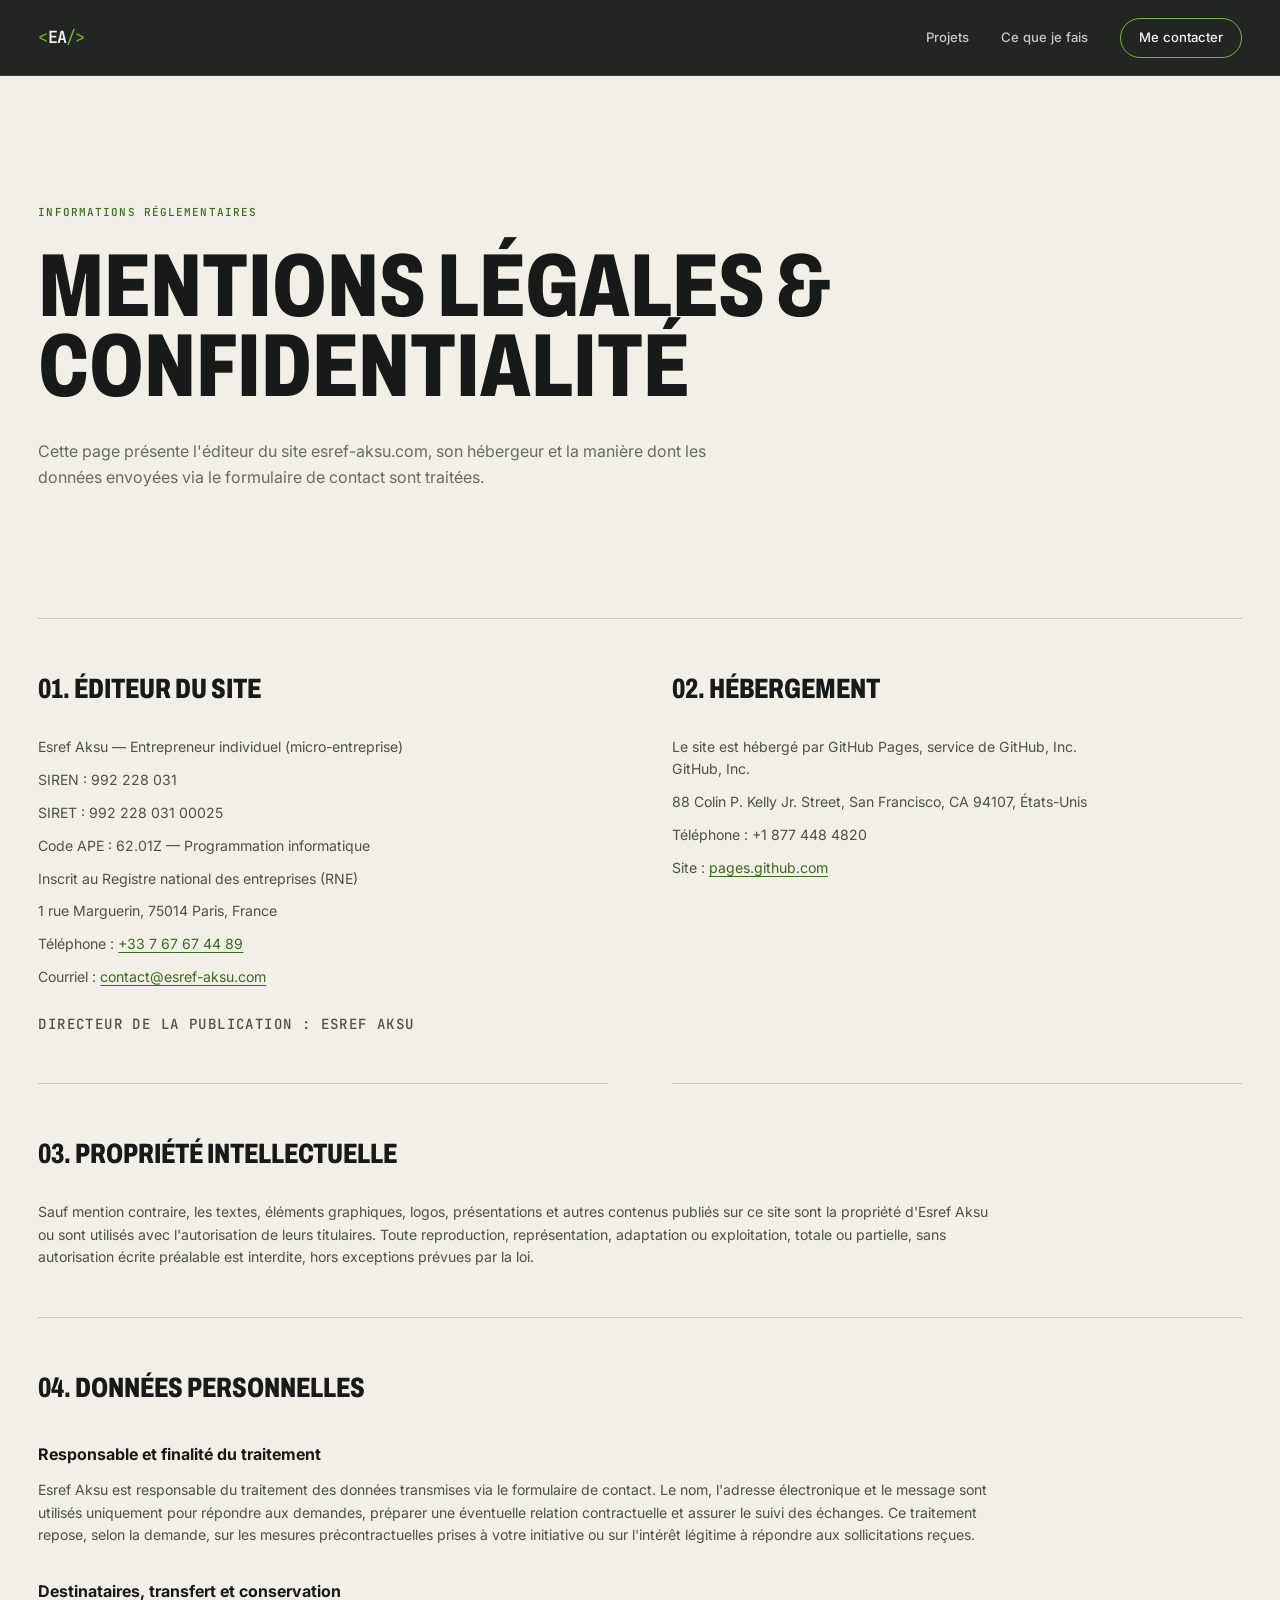
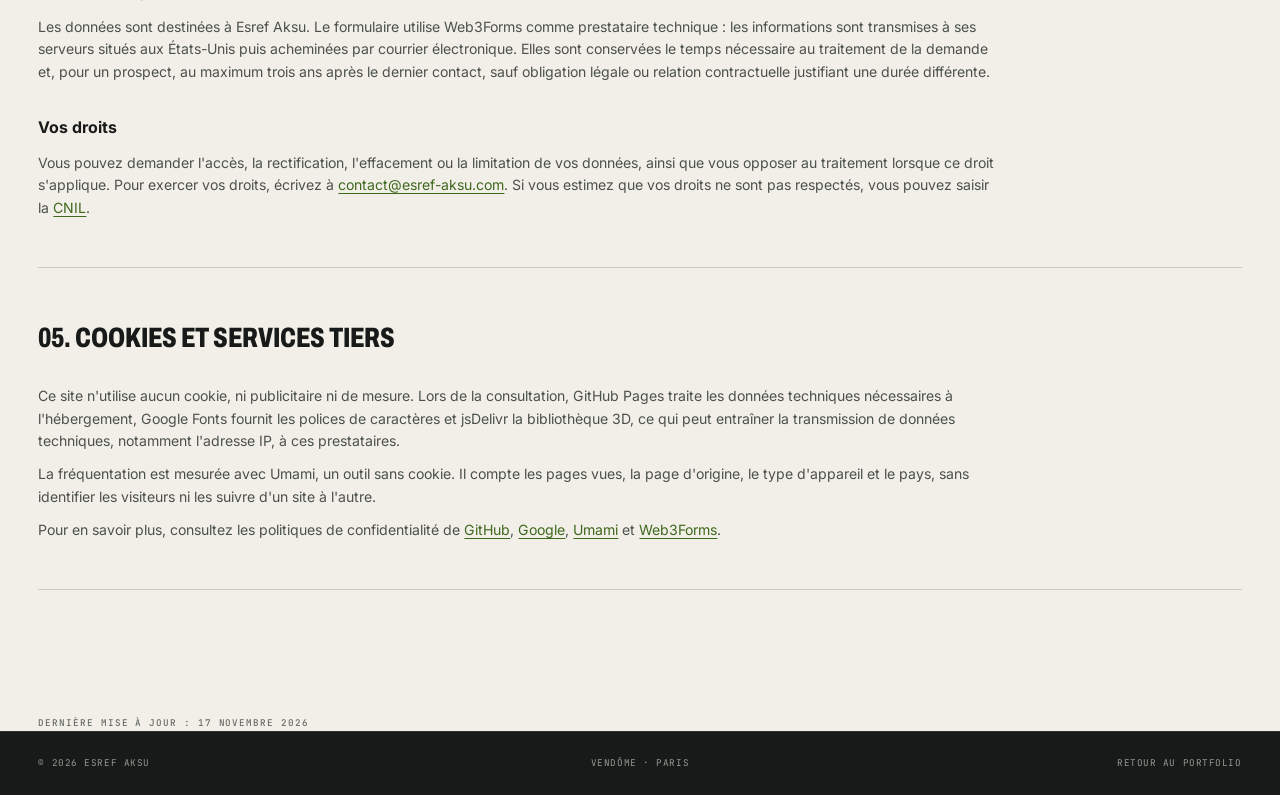
==== commit 2247062b: "feat: add new project images, enhance hero section, and improve legal mentions" ====
--- a/mentions-legales.html
+++ b/mentions-legales.html
@@ -14,19 +14,34 @@
     <link rel="preconnect" href="https://fonts.googleapis.com" />
     <link rel="preconnect" href="https://fonts.gstatic.com" crossorigin />
     <link
-      href="https://fonts.googleapis.com/css2?family=Inter:wght@400;500;600;700;800&amp;family=JetBrains+Mono:wght@400;500;600;700&amp;display=swap"
+      href="https://fonts.googleapis.com/css2?family=Archivo:wdth,wght@62..100,600..900&amp;family=Inter:wght@400;500;600;700&amp;family=JetBrains+Mono:wght@400;500;600&amp;display=swap"
       rel="stylesheet"
     />
     <link rel="stylesheet" href="styles.css" />
+    <script defer src="https://cloud.umami.is/script.js" data-website-id="cc9a91f1-5fa1-43cc-85fe-d30d33c464ad"></script>
   </head>
   <body class="legal-page">
     <a class="skip-link" href="#main-content">Aller au contenu</a>
     <header class="site-header">
-      <nav class="site-nav shell" aria-label="Navigation secondaire">
-        <a class="brand" href="index.html" aria-label="Retour au portfolio">
+      <nav class="site-nav shell" aria-label="Navigation principale">
+        <a class="brand" href="index.html" aria-label="Esref Aksu — Accueil">
           <span aria-hidden="true">&lt;</span>EA<span aria-hidden="true">/&gt;</span>
         </a>
-        <a class="legal-header-link" href="index.html">← Retour au portfolio</a>
+        <button
+          class="menu-toggle"
+          type="button"
+          aria-expanded="false"
+          aria-controls="primary-navigation"
+          aria-label="Ouvrir le menu"
+        >
+          <span></span>
+          <span></span>
+        </button>
+        <ul class="nav-list" id="primary-navigation">
+          <li><a class="nav-link" href="index.html#projets">Projets</a></li>
+          <li><a class="nav-link" href="index.html#expertise">Ce que je fais</a></li>
+          <li><a class="nav-link nav-contact" href="index.html#contact">Me contacter</a></li>
+        </ul>
       </nav>
     </header>
 
@@ -155,12 +170,18 @@
             <article class="legal-card legal-card--wide">
               <h2>05. Cookies et services tiers</h2>
               <p>
-                Ce site n'utilise pas de cookie publicitaire ni d'outil de
-                mesure d'audience. Lors de la consultation, GitHub Pages
-                traite les données techniques nécessaires à l'hébergement et
-                Google Fonts fournit les polices de caractères, ce qui peut
-                entraîner la transmission de données techniques, notamment
-                l'adresse IP, à ces prestataires.
+                Ce site n'utilise aucun cookie, ni publicitaire ni de mesure.
+                Lors de la consultation, GitHub Pages traite les données
+                techniques nécessaires à l'hébergement, Google Fonts fournit
+                les polices de caractères et jsDelivr la bibliothèque 3D,
+                ce qui peut entraîner la transmission de données techniques,
+                notamment l'adresse IP, à ces prestataires.
+              </p>
+              <p>
+                La fréquentation est mesurée avec Umami, un outil sans cookie.
+                Il compte les pages vues,
+                la page d'origine, le type d'appareil et le pays, sans
+                identifier les visiteurs ni les suivre d'un site à l'autre.
               </p>
               <p>
                 Pour en savoir plus, consultez les politiques de confidentialité
@@ -176,6 +197,12 @@
                   target="_blank"
                   rel="noopener noreferrer"
                   >Google</a
+                >,
+                <a
+                  href="https://umami.is/privacy"
+                  target="_blank"
+                  rel="noopener noreferrer"
+                  >Umami</a
                 >
                 et
                 <a
@@ -189,7 +216,7 @@
           </div>
 
           <p class="legal-meta">
-            Dernière mise à jour : 26 juillet 2026
+            Dernière mise à jour : 17 novembre 2026
           </p>
         </div>
       </section>
@@ -198,9 +225,10 @@
     <footer class="site-footer">
       <div class="shell footer-row">
         <p>© 2026 Esref Aksu</p>
-        <p>Ingénieur &amp; développeur freelance</p>
+        <p>Vendôme · Paris</p>
         <a href="index.html">Retour au portfolio</a>
       </div>
     </footer>
+    <script src="script.js"></script>
   </body>
 </html>
--- a/styles.css
+++ b/styles.css
@@ -10,11 +10,12 @@
   --muted-dark: #9aa39a;
   --line: #c9cbc2;
   --line-dark: rgba(238, 243, 239, 0.2);
-  --shell: 1280px;
-  --gutter: clamp(1.25rem, 4vw, 4.5rem);
-  --section-space: clamp(6rem, 10vw, 10rem);
+  --shell: 100%;
+  --gutter: clamp(1.15rem, 3vw, 3rem);
+  --section-space: clamp(5.5rem, 8vw, 8.5rem);
   --sans: "Inter", system-ui, -apple-system, BlinkMacSystemFont, "Segoe UI", sans-serif;
   --mono: "JetBrains Mono", "SFMono-Regular", Consolas, monospace;
+  --display: "Archivo", var(--sans);
 }
 
 *,
@@ -181,12 +182,24 @@
 }
 
 .nav-contact {
-  gap: 0.6rem;
   color: var(--white);
 }
 
-.nav-contact span {
-  color: var(--green);
+@media (min-width: 801px) {
+  .nav-contact {
+    min-height: 2.5rem;
+    padding: 0 1.1rem;
+    border: 1px solid var(--green);
+    border-radius: 999px;
+    transition: background-color 180ms ease, color 180ms ease;
+  }
+
+  .nav-contact:hover,
+  .nav-contact.is-active {
+    border-color: var(--green);
+    background: var(--green);
+    color: #182012;
+  }
 }
 
 .menu-toggle {
@@ -219,47 +232,179 @@
   top: 1.65rem;
 }
 
+/* Hero : nom + anneau 3D des projets */
 .hero {
   position: relative;
   display: flex;
+  flex-direction: column;
+  justify-content: flex-end;
   min-height: 100svh;
   padding-top: 4.75rem;
   overflow: hidden;
-}
-
-.hero::after {
-  content: "";
+  outline: none;
+}
+
+#hero-scene {
   position: absolute;
-  right: -8rem;
-  top: 15%;
-  width: 26rem;
-  height: 26rem;
-  border: 1px solid rgba(122, 181, 64, 0.12);
-  border-radius: 50%;
-  pointer-events: none;
-}
-
-.hero-grid {
-  display: grid;
-  grid-template-columns: minmax(0, 1.65fr) minmax(18rem, 0.65fr);
-  gap: clamp(4rem, 8vw, 9rem);
-  align-items: end;
-  padding-top: clamp(5rem, 10vh, 8rem);
-  padding-bottom: 7rem;
-}
-
-.hero-copy {
+  inset: 0;
+  width: 100%;
+  height: 100%;
+  cursor: grab;
+  touch-action: pan-y;
+  opacity: 0;
+  transition: opacity 900ms ease;
+}
+
+.has-scene #hero-scene {
+  opacity: 1;
+}
+
+.hero.is-dragging #hero-scene {
+  cursor: grabbing;
+}
+
+/* Sans WebGL : trois captures en éventail */
+.hero-fallback {
+  position: absolute;
+  top: 18%;
+  right: 6%;
+  width: min(46vw, 40rem);
+  aspect-ratio: 16 / 10;
+}
+
+.hero-fallback img {
+  position: absolute;
+  inset: 0;
+  width: 100%;
+  height: 100%;
+  object-fit: cover;
+  object-position: top;
+  border-radius: 0.6rem;
+  box-shadow: 0 2rem 4rem rgba(0, 0, 0, 0.45);
+}
+
+.hero-fallback img:nth-child(1) { transform: translate(-14%, 10%) rotate(-6deg); opacity: 0.5; }
+.hero-fallback img:nth-child(2) { transform: translate(-7%, 5%) rotate(-3deg); opacity: 0.75; }
+
+.has-scene .hero-fallback {
+  display: none;
+}
+
+.hero-inner {
   position: relative;
   z-index: 1;
-}
-
-.eyebrow,
-.section-index,
+  width: 100%;
+  margin-inline: 0;
+  pointer-events: none;
+}
+
+.hero-tag {
+  color: var(--green);
+  font-family: var(--mono);
+  font-size: 0.75rem;
+  letter-spacing: 0.04em;
+}
+
+.hero h1 {
+  margin-top: 1rem;
+  margin-left: -0.06em;
+  color: var(--white);
+  font-family: var(--display);
+  font-stretch: 72%;
+  font-size: clamp(5rem, 13vw, 12rem);
+  font-weight: 800;
+  letter-spacing: -0.01em;
+  line-height: 0.84;
+  text-transform: uppercase;
+}
+
+.hero-line {
+  max-width: 24rem;
+  margin-top: 1.75rem;
+  color: #bdc5bd;
+  font-size: clamp(1rem, 1.3vw, 1.15rem);
+}
+
+.hero-bar {
+  position: relative;
+  z-index: 1;
+  display: flex;
+  align-items: flex-end;
+  justify-content: space-between;
+  gap: 2rem;
+  width: 100%;
+  margin-inline: 0;
+  margin-top: clamp(2.5rem, 6vh, 4.5rem);
+  padding-bottom: clamp(1.5rem, 4vh, 2.5rem);
+}
+
+.hero-current {
+  display: flex;
+  align-items: center;
+  gap: 1.1rem;
+  min-width: min(100%, 22rem);
+  padding: 0.9rem 0;
+  border-top: 1px solid var(--line-dark);
+  color: var(--white);
+}
+
+.hero-current-n {
+  color: var(--green);
+  font-family: var(--mono);
+  font-size: 0.75rem;
+}
+
+.hero-current-text {
+  display: flex;
+  flex-direction: column;
+  flex: 1;
+  line-height: 1.3;
+}
+
+.hero-current-text strong {
+  font-family: var(--display);
+  font-stretch: 72%;
+  font-size: 1.5rem;
+  font-weight: 800;
+  letter-spacing: 0;
+  text-transform: uppercase;
+}
+
+.hero-current-text small {
+  color: var(--muted-dark);
+  font-size: 0.78rem;
+}
+
+.hero-current-arrow {
+  color: var(--green);
+  transition: transform 200ms ease;
+}
+
+.hero-current:hover .hero-current-arrow {
+  transform: translateY(0.25rem);
+}
+
+.hero-current.is-swapping .hero-current-text {
+  animation: swap-in 450ms cubic-bezier(0.22, 1, 0.36, 1);
+}
+
+@keyframes swap-in {
+  from { opacity: 0; transform: translateY(0.4rem); }
+  to { opacity: 1; transform: none; }
+}
+
+.hero-hint {
+  color: #6f786f;
+  font-family: var(--mono);
+  font-size: 0.68rem;
+}
+
+html:not(.has-scene) .hero-hint {
+  display: none;
+}
+
 .project-kicker,
-.project-number,
-.identity-list dt,
 .project-meta span,
-.contact-details dt,
 .legal-eyebrow,
 .legal-meta {
   font-family: var(--mono);
@@ -267,54 +412,6 @@
   font-weight: 500;
   letter-spacing: 0.1em;
   text-transform: uppercase;
-}
-
-.hero-eyebrow {
-  display: flex;
-  align-items: center;
-  gap: 0.7rem;
-  margin-bottom: clamp(2.25rem, 5vh, 4.25rem);
-  color: #b0b8b0;
-}
-
-.status-dot {
-  width: 0.48rem;
-  height: 0.48rem;
-  border-radius: 50%;
-  background: var(--green);
-  box-shadow: 0 0 0 0.25rem rgba(122, 181, 64, 0.12);
-}
-
-.hero h1 {
-  max-width: 12ch;
-  color: var(--white);
-  font-size: clamp(3.25rem, 6.65vw, 6.8rem);
-  font-weight: 600;
-  letter-spacing: -0.065em;
-  line-height: 0.98;
-}
-
-.hero h1 em,
-.contact h2 em {
-  color: var(--green);
-  font-style: normal;
-  font-weight: 500;
-}
-
-.hero-intro {
-  max-width: 43rem;
-  margin-top: 2.4rem;
-  color: #bdc5bd;
-  font-size: clamp(1rem, 1.25vw, 1.18rem);
-  line-height: 1.75;
-}
-
-.hero-actions {
-  display: flex;
-  flex-wrap: wrap;
-  gap: 1rem 2.5rem;
-  align-items: center;
-  margin-top: 2.75rem;
 }
 
 .text-link {
@@ -335,7 +432,6 @@
 }
 
 .text-link:hover {
-  gap: 1.7rem;
   color: var(--green-dark);
 }
 
@@ -357,116 +453,41 @@
   font-weight: 400;
 }
 
-.identity-panel {
-  position: relative;
-  z-index: 1;
-  padding: 1.75rem 0 0 1.75rem;
-  border-top: 1px solid var(--green);
-  border-left: 1px solid var(--line-dark);
-}
-
-.identity-mark {
-  margin-bottom: clamp(3rem, 9vh, 7rem);
-  color: var(--white);
+.section-heading {
+  display: block;
+  padding-bottom: clamp(2.75rem, 4vw, 4rem);
+  border-bottom: 1px solid var(--line);
+}
+
+.section-heading h2 {
+  max-width: 20ch;
+  font-family: var(--display);
+  font-stretch: 72%;
+  font-size: clamp(3.4rem, 7vw, 6.5rem);
+  font-weight: 800;
+  letter-spacing: -0.01em;
+  line-height: 0.9;
+  text-transform: uppercase;
+}
+
+.section-heading--count {
+  display: flex;
+  align-items: flex-end;
+  justify-content: space-between;
+  gap: 2rem;
+}
+
+.section-count {
+  color: var(--green-dark);
   font-family: var(--mono);
-  font-size: clamp(1.5rem, 2vw, 2rem);
-  font-weight: 600;
-  letter-spacing: -0.07em;
-}
-
-.identity-mark span {
-  color: var(--green);
-  font-weight: 400;
-}
-
-.identity-main {
-  padding-bottom: 1.4rem;
-  border-bottom: 1px solid var(--line-dark);
-}
-
-.identity-main p:last-child {
-  max-width: 17rem;
-  margin-top: 0.25rem;
-  color: var(--muted-dark);
-  font-size: 0.82rem;
-}
-
-.identity-name {
-  color: var(--white);
-  font-size: 1.45rem;
-  font-weight: 600;
-  letter-spacing: -0.04em;
-}
-
-.identity-list > div {
-  display: grid;
-  grid-template-columns: 6.7rem 1fr;
-  gap: 1rem;
-  padding-block: 0.9rem;
-  border-bottom: 1px solid var(--line-dark);
-}
-
-.identity-list dt {
-  color: #969f96;
-  font-size: 0.58rem;
-}
-
-.identity-list dd {
-  color: #cbd1cb;
-  font-size: 0.75rem;
-}
-
-.hero-foot {
-  position: absolute;
-  inset: auto 0 0;
-  display: grid;
-  grid-template-columns: repeat(3, 1fr);
-  width: min(100%, var(--shell));
-  border-top: 1px solid var(--line-dark);
-}
-
-.hero-foot span {
-  padding-block: 1.2rem;
-  color: #737c73;
-  font-family: var(--mono);
-  font-size: 0.62rem;
-  letter-spacing: 0.12em;
-  text-transform: uppercase;
-}
-
-.hero-foot span:nth-child(2) {
-  text-align: center;
-}
-
-.hero-foot span:last-child {
-  text-align: right;
-}
-
-.section-heading {
-  display: grid;
-  grid-template-columns: minmax(11rem, 0.55fr) minmax(0, 1.4fr) minmax(17rem, 0.65fr);
-  gap: clamp(2rem, 4vw, 5rem);
-  align-items: end;
-  padding-bottom: clamp(3.5rem, 7vw, 6.5rem);
-  border-bottom: 1px solid var(--line);
-}
-
-.section-index {
-  align-self: start;
-  color: var(--green-dark);
-}
-
-.section-heading h2,
-.profile h2 {
-  font-size: clamp(2.7rem, 5vw, 5.15rem);
-  font-weight: 600;
-  letter-spacing: -0.065em;
-  line-height: 1.02;
+  font-size: clamp(1rem, 1.6vw, 1.4rem);
 }
 
 .section-heading > p:last-child {
+  max-width: 43rem;
+  margin-top: 1.5rem;
   color: var(--muted);
-  font-size: 0.95rem;
+  font-size: 1rem;
 }
 
 .project {
@@ -494,23 +515,24 @@
 }
 
 .project-media::after {
-  content: "↗";
+  content: "Voir le site";
   position: absolute;
-  right: 0;
-  bottom: 0;
-  display: grid;
-  place-items: center;
-  width: 3.75rem;
-  height: 3.75rem;
+  right: 1rem;
+  bottom: 1rem;
+  padding: 0.55rem 1rem;
+  border-radius: 999px;
   background: var(--ink);
-  color: var(--green);
-  font-size: 1.1rem;
-  transform: translateY(100%);
-  transition: transform 220ms ease;
+  color: var(--white);
+  font-size: 0.8rem;
+  font-weight: 600;
+  opacity: 0;
+  transform: translateY(0.5rem);
+  transition: opacity 200ms ease, transform 220ms ease;
 }
 
 .project-media:hover::after,
 .project-media:focus-visible::after {
+  opacity: 1;
   transform: none;
 }
 
@@ -522,6 +544,14 @@
   transition: transform 500ms cubic-bezier(0.22, 1, 0.36, 1);
 }
 
+.project-media--deckburn {
+  background: #080e10;
+}
+
+.project-media--deckburn img {
+  object-fit: contain;
+}
+
 .project-media:hover img {
   transform: scale(1.02);
 }
@@ -529,12 +559,7 @@
 .project-copy {
   display: flex;
   flex-direction: column;
-}
-
-.project-number {
-  margin-bottom: auto;
-  padding-bottom: 3rem;
-  color: var(--green-dark);
+  justify-content: flex-end;
 }
 
 .project-kicker {
@@ -543,10 +568,13 @@
 
 .project h3 {
   margin-top: 0.7rem;
-  font-size: clamp(2.15rem, 3.6vw, 3.6rem);
-  font-weight: 600;
-  letter-spacing: -0.06em;
-  line-height: 1;
+  font-family: var(--display);
+  font-stretch: 72%;
+  font-size: clamp(2.5rem, 4.2vw, 4.2rem);
+  font-weight: 800;
+  letter-spacing: -0.01em;
+  line-height: 0.92;
+  text-transform: uppercase;
 }
 
 .project-description {
@@ -582,281 +610,361 @@
   margin-top: 1.5rem;
 }
 
-.secondary-work {
-  margin-top: clamp(5rem, 9vw, 8rem);
-}
-
-.secondary-work > .section-index {
-  margin-bottom: 1.5rem;
-}
-
-.secondary-work article {
+/* Progi-Média : schéma des flux à la place d'une capture */
+.project--diagram {
+  grid-template-columns: minmax(0, 1fr) minmax(0, 1.15fr);
+}
+
+.project-media--diagram {
+  min-height: 0;
+  aspect-ratio: 16 / 11;
+  align-self: center;
   display: grid;
-  grid-template-columns: 3rem minmax(13rem, 0.7fr) minmax(17rem, 1fr) minmax(16rem, 0.75fr);
+  place-items: center;
+  padding: clamp(1rem, 2.5vw, 2rem);
+  background: var(--ink);
+  cursor: default;
+}
+
+.progi-canvas {
+  position: absolute;
+  inset: 0;
+  width: 100%;
+  height: 100%;
+}
+
+.project-media--diagram.has-scene {
+  padding: 0;
+  overflow: visible;
+  background: var(--paper);
+}
+
+.project-media--diagram.has-scene .diagram {
+  display: none !important;
+}
+
+.project-media--diagram::after {
+  display: none;
+}
+
+.diagram {
+  width: 100%;
+  height: auto;
+  font-family: var(--sans);
+}
+
+.diagram--tall {
+  display: none;
+}
+
+.diagram text {
+  fill: #e6eae6;
+  font-size: 23px;
+  font-weight: 500;
+  text-anchor: middle;
+  dominant-baseline: central;
+}
+
+.diagram .col {
+  fill: var(--green);
+  font-family: var(--mono);
+  font-size: 18px;
+  letter-spacing: 0.04em;
+}
+
+.diagram .foot {
+  fill: #7f887f;
+  font-family: var(--mono);
+  font-size: 14px;
+  text-anchor: start;
+}
+
+.diagram .node rect {
+  fill: #222722;
+  stroke: #3a413b;
+  stroke-width: 1.5;
+}
+
+.diagram .hub rect {
+  fill: #2a3a1f;
+  stroke: var(--green);
+  stroke-width: 2;
+}
+
+.diagram .hub text {
+  fill: var(--white);
+  font-family: var(--display);
+  font-stretch: 72%;
+  font-size: 25px;
+  font-weight: 800;
+  text-transform: uppercase;
+}
+
+.diagram .hub .sub {
+  fill: #b7d99a;
+  font-family: var(--mono);
+  font-size: 14px;
+  font-weight: 400;
+  text-transform: none;
+}
+
+.diagram path {
+  fill: none;
+}
+
+.diagram .links path {
+  stroke: #3a413b;
+  stroke-width: 2;
+}
+
+.diagram .flow path {
+  stroke: var(--green);
+  stroke-width: 3;
+  stroke-linecap: round;
+  stroke-dasharray: 2 26;
+  animation: flow 1.6s linear infinite;
+}
+
+@keyframes flow {
+  to { stroke-dashoffset: -28; }
+}
+
+.work-before {
+  display: flex;
   gap: 1.5rem;
-  align-items: center;
-  padding-block: 1.6rem;
-  border-top: 1px solid var(--line);
-}
-
-.secondary-work article:last-child {
-  border-bottom: 1px solid var(--line);
-}
-
-.secondary-work article > span,
-.secondary-work small {
+  max-width: 52rem;
+  margin-top: clamp(3rem, 6vw, 5rem);
   color: var(--muted);
+  font-size: 0.88rem;
+}
+
+.work-before span {
+  flex: none;
+  color: var(--green-dark);
   font-family: var(--mono);
-  font-size: 0.62rem;
-}
-
-.secondary-work h3 {
-  font-size: 1.05rem;
-  font-weight: 600;
-}
-
-.secondary-work article > p {
-  color: #4d524d;
-  font-size: 0.85rem;
-}
-
+  font-size: 0.7rem;
+  line-height: 1.9;
+}
+
+/* Ce que je fais */
 .expertise {
   background: var(--paper-deep);
 }
 
-.service-list {
-  margin-top: clamp(4rem, 7vw, 6rem);
-}
-
-.service-list li {
+.service-grid {
   display: grid;
-  grid-template-columns: minmax(11rem, 0.55fr) minmax(16rem, 0.75fr) minmax(18rem, 1fr);
-  gap: clamp(2rem, 4vw, 5rem);
-  align-items: start;
-  padding-block: 2.25rem;
+  grid-template-columns: repeat(2, minmax(0, 1fr));
+  gap: 1px;
+  margin-top: clamp(2.5rem, 5vw, 4rem);
+  background: var(--line);
+  border: 1px solid var(--line);
+}
+
+.service-grid li {
+  display: flex;
+  flex-direction: column;
+  padding: clamp(1.75rem, 3.5vw, 3rem);
+  background: var(--paper-deep);
+}
+
+.service-grid h3 {
+  font-family: var(--display);
+  font-stretch: 72%;
+  font-size: clamp(1.9rem, 3vw, 2.75rem);
+  font-weight: 800;
+  line-height: 1;
+  text-transform: uppercase;
+}
+
+.service-grid p {
+  flex: 1;
+  max-width: 30rem;
+  margin-top: 1rem;
+  color: #3f443f;
+  font-size: clamp(1rem, 1.2vw, 1.1rem);
+  line-height: 1.6;
+}
+
+.service-grid .service-price {
+  flex: none;
+  margin-top: 1.25rem;
+  color: #3f443f;
+  font-size: 0.92rem;
+}
+
+.service-grid .service-price strong {
+  color: var(--ink);
+  font-weight: 700;
+}
+
+.service-note {
+  max-width: 52rem;
+  margin-top: 2rem;
+  color: var(--muted);
+  font-size: 0.92rem;
+}
+
+.service-note strong {
+  color: var(--ink);
+}
+
+.service-grid small {
+  margin-top: 1.75rem;
+  padding-top: 1rem;
   border-top: 1px solid var(--line);
-}
-
-.service-list li:last-child {
-  border-bottom: 1px solid var(--line);
-}
-
-.service-list span {
   color: var(--green-dark);
   font-family: var(--mono);
-  font-size: 0.65rem;
-}
-
-.service-list h3 {
-  font-size: clamp(1.35rem, 2.25vw, 2rem);
-  font-weight: 600;
-  letter-spacing: -0.04em;
-}
-
-.service-list p {
-  color: var(--muted);
-  font-size: 0.92rem;
-}
-
-.profile-grid {
+  font-size: 0.72rem;
+}
+
+/* Contact */
+.contact {
+  padding-block: var(--section-space);
+  scroll-margin-top: 4.5rem;
+}
+
+.contact-layout {
   display: grid;
-  grid-template-columns: minmax(0, 0.85fr) minmax(0, 1.15fr);
-  gap: clamp(4rem, 10vw, 10rem);
-}
-
-.profile-intro h2 {
-  max-width: 8ch;
-  margin-top: 2.5rem;
-}
-
-.profile-intro > p:not(.section-index) {
-  max-width: 37rem;
-  color: var(--muted);
-}
-
-.profile-intro .profile-lead {
-  margin-top: 3rem;
-  color: var(--ink);
-  font-size: 1.15rem;
-}
-
-.profile-lead + p {
-  margin-top: 1.25rem;
-}
-
-.career > .section-index {
-  margin-bottom: 2.5rem;
-}
-
-.career-item {
-  padding-block: 1.75rem 2.5rem;
-  border-top: 1px solid var(--line);
-}
-
-.career-item:last-child {
-  border-bottom: 1px solid var(--line);
-}
-
-.career-head {
-  display: flex;
-  justify-content: space-between;
-  gap: 1rem;
-}
-
-.career-head h3 {
-  font-size: 1.45rem;
-  font-weight: 600;
-  letter-spacing: -0.04em;
-}
-
-.career-head p,
-.career-head time {
-  color: var(--muted);
-  font-size: 0.78rem;
-}
-
-.career-head time {
-  font-family: var(--mono);
-  white-space: nowrap;
-}
-
-.career-item ul {
-  margin-top: 1.6rem;
-}
-
-.career-item li {
-  position: relative;
-  padding-left: 1.2rem;
-  color: #4b504b;
-  font-size: 0.88rem;
-}
-
-.career-item li + li {
-  margin-top: 0.65rem;
-}
-
-.career-item li::before {
-  content: "";
-  position: absolute;
-  top: 0.75rem;
-  left: 0;
-  width: 0.45rem;
-  height: 1px;
-  background: var(--green-dark);
-}
-
-.technology-index {
-  margin-top: clamp(5rem, 9vw, 8rem);
-  padding-top: 2rem;
-  border-top: 1px solid var(--line);
-}
-
-.technology-index ul {
+  grid-template-columns: minmax(0, 1fr) minmax(0, 1fr);
+  gap: clamp(2.5rem, 5vw, 4.5rem) clamp(3rem, 7vw, 7rem);
+  align-items: stretch;
+}
+
+.contact-head {
+  grid-column: 1 / -1;
+  display: grid;
+  grid-template-columns: minmax(0, 1.5fr) minmax(0, 1fr);
+  gap: 1.5rem clamp(3rem, 7vw, 7rem);
+  align-items: end;
+}
+
+.contact-clock {
   display: flex;
   flex-wrap: wrap;
-  gap: 0.75rem 2rem;
-  margin-top: 2rem;
-}
-
-.technology-index li {
-  color: #3f443f;
-  font-size: clamp(1.1rem, 1.8vw, 1.55rem);
+  align-items: center;
+  gap: 0.6rem;
+  color: var(--muted-dark);
+  font-family: var(--mono);
+  font-size: 0.75rem;
+}
+
+.contact-dot {
+  width: 0.5rem;
+  height: 0.5rem;
+  border-radius: 50%;
+  background: var(--green);
+  box-shadow: 0 0 0 0 rgba(122, 181, 64, 0.6);
+  animation: pulse 2.4s ease-out infinite;
+}
+
+.contact-clock.is-night .contact-dot {
+  background: #8a93a8;
+  animation: none;
+}
+
+.contact-clock.is-night::after {
+  content: "· je dors sûrement, je réponds demain";
+}
+
+@keyframes pulse {
+  70% { box-shadow: 0 0 0 0.6rem rgba(122, 181, 64, 0); }
+  100% { box-shadow: 0 0 0 0 rgba(122, 181, 64, 0); }
+}
+
+.contact h2 {
+  margin-top: 1.25rem;
+  color: var(--white);
+  font-family: var(--display);
+  font-stretch: 72%;
+  font-size: clamp(3.6rem, 7vw, 6.5rem);
+  font-weight: 800;
+  line-height: 0.88;
+  text-transform: uppercase;
+}
+
+.contact-intro {
+  max-width: 28rem;
+  color: #c4cbc4;
+  font-size: 1.05rem;
+  line-height: 1.65;
+}
+
+.contact-links {
+  display: flex;
+  flex-direction: column;
+  border-top: 1px solid var(--line-dark);
+}
+
+/* les lignes s'étirent pour finir au niveau du formulaire */
+.contact-links li {
+  display: flex;
+  flex: 1;
+  border-bottom: 1px solid var(--line-dark);
+}
+
+.contact-links a {
+  flex: 1;
+  display: grid;
+  grid-template-columns: 6.5rem minmax(0, 1fr) auto;
+  gap: 1rem;
+  align-items: center;
+  padding: 1.1rem 0;
+  color: var(--white);
+  transition: color 160ms ease, padding 200ms ease;
+}
+
+.contact-links-label {
+  color: var(--muted-dark);
+  font-family: var(--mono);
+  font-size: 0.72rem;
+}
+
+.contact-links-value {
+  overflow-wrap: anywhere;
+  font-size: clamp(1.05rem, 1.6vw, 1.3rem);
   font-weight: 500;
-  letter-spacing: -0.035em;
-}
-
-.technology-index li:not(:last-child)::after {
-  content: "·";
-  margin-left: 2rem;
+}
+
+.contact-links-action {
+  padding: 0.4rem 0.9rem;
+  border: 1px solid #3f4740;
+  border-radius: 999px;
+  color: #d6dcd6;
+  font-size: 0.8rem;
+  font-weight: 600;
+  transition: background-color 180ms ease, border-color 180ms ease, color 180ms ease;
+}
+
+.contact-links a:hover,
+.contact-links a:focus-visible {
   color: var(--green);
 }
 
-.contact {
-  padding-block: var(--section-space) clamp(5rem, 9vw, 8rem);
-  scroll-margin-top: 4.5rem;
-}
-
-.contact .section-index {
-  color: var(--green);
-}
-
-.contact-heading h2 {
-  margin-top: 2.5rem;
-  color: var(--white);
-  font-size: clamp(3.2rem, 7.4vw, 7.5rem);
-  font-weight: 600;
-  letter-spacing: -0.07em;
-  line-height: 0.95;
-}
-
-.contact-email {
-  display: flex;
-  align-items: center;
-  justify-content: space-between;
-  gap: 1rem;
-  margin-top: clamp(3rem, 6vw, 5rem);
-  padding-block: 1.35rem;
-  border-block: 1px solid var(--line-dark);
-  color: var(--white);
-  font-size: clamp(1.15rem, 2.7vw, 2.5rem);
-  letter-spacing: -0.035em;
-  transition: color 160ms ease;
-}
-
-.contact-email span {
-  color: var(--green);
-}
-
-.contact-email:hover {
-  color: var(--green);
-}
-
-.contact-grid {
-  display: grid;
-  grid-template-columns: minmax(15rem, 0.55fr) minmax(0, 1.45fr);
-  gap: clamp(4rem, 9vw, 9rem);
-  margin-top: clamp(4rem, 7vw, 6rem);
-}
-
-.contact-details > p {
-  max-width: 25rem;
-  color: #aeb6ae;
-  font-size: 0.9rem;
-}
-
-.contact-details dl {
-  margin-top: 3rem;
-}
-
-.contact-details dl > div {
-  padding-block: 0.9rem;
-  border-top: 1px solid var(--line-dark);
-}
-
-.contact-details dt {
-  margin-bottom: 0.3rem;
-  color: #929b92;
-  font-size: 0.57rem;
-}
-
-.contact-details dd,
-.contact-details dd a {
-  color: #d6dcd6;
-  font-size: 0.78rem;
-}
-
-.contact-details dd a + a {
-  margin-left: 1rem;
-}
-
-.contact-details a:hover {
-  color: var(--green);
+.contact-links a:hover .contact-links-action,
+.contact-links a:focus-visible .contact-links-action {
+  border-color: var(--green);
+  background: var(--green);
+  color: #182012;
 }
 
 .contact-form {
   display: grid;
   grid-template-columns: repeat(2, minmax(0, 1fr));
-  gap: 2rem;
+  gap: 1.25rem;
+  padding: clamp(1.5rem, 3vw, 2.5rem);
+  border: 1px solid var(--line-dark);
+  border-radius: 0.75rem;
+  background: #1f2420;
+}
+
+.contact-form-title {
+  grid-column: 1 / -1;
+  color: var(--white);
+  font-family: var(--display);
+  font-stretch: 72%;
+  font-size: 1.6rem;
+  font-weight: 800;
+  text-transform: uppercase;
 }
 
 .form-result {
@@ -864,8 +972,9 @@
   display: none;
   padding: 0.9rem 1rem;
   border: 1px solid var(--line-dark);
+  border-radius: 0.5rem;
   color: var(--white);
-  font-size: 0.82rem;
+  font-size: 0.9rem;
 }
 
 .form-result:not(:empty) {
@@ -892,48 +1001,50 @@
 }
 
 .field label {
-  margin-bottom: 0.7rem;
-  color: #9aa39a;
-  font-family: var(--mono);
-  font-size: 0.63rem;
-  letter-spacing: 0.08em;
-  text-transform: uppercase;
+  margin-bottom: 0.5rem;
+  color: #c4cbc4;
+  font-size: 0.88rem;
+  font-weight: 500;
 }
 
 .field input,
 .field textarea {
   width: 100%;
-  padding: 0.7rem 0;
-  border: 0;
-  border-bottom: 1px solid var(--line-dark);
-  border-radius: 0;
-  background: transparent;
+  padding: 0.8rem 0.9rem;
+  border: 1px solid #3a413b;
+  border-radius: 0.5rem;
+  background: var(--ink);
   color: var(--white);
+  font-size: 1rem;
   outline: 0;
   resize: vertical;
+  transition: border-color 160ms ease;
+}
+
+.field textarea::placeholder {
+  color: #687168;
 }
 
 .field input:focus,
 .field textarea:focus {
-  border-bottom-color: var(--green);
+  border-color: var(--green);
 }
 
 .field input:user-invalid,
 .field textarea:user-invalid {
-  border-bottom-color: #d66658;
+  border-color: #d66658;
 }
 
 .form-foot {
   display: flex;
-  align-items: flex-end;
-  justify-content: space-between;
-  gap: 2rem;
+  flex-direction: column;
+  gap: 1rem;
+  margin-top: 0.25rem;
 }
 
 .form-foot > p {
-  max-width: 28rem;
-  color: #929b92;
-  font-size: 0.67rem;
+  color: #8c958c;
+  font-size: 0.78rem;
 }
 
 .form-foot > p a {
@@ -945,16 +1056,16 @@
 .submit-button {
   display: inline-flex;
   align-items: center;
-  justify-content: space-between;
+  justify-content: center;
   gap: 2rem;
-  min-width: 14rem;
+  width: 100%;
   min-height: 3.5rem;
-  padding: 0.85rem 1.1rem;
+  padding: 0.85rem 1.25rem;
   border: 1px solid var(--green);
-  border-radius: 0;
+  border-radius: 0.5rem;
   background: var(--green);
   color: #182012;
-  font-size: 0.75rem;
+  font-size: 0.95rem;
   font-weight: 700;
   cursor: pointer;
   transition: background-color 160ms ease, color 160ms ease;
@@ -1015,15 +1126,6 @@
   background: var(--paper);
 }
 
-.legal-header-link {
-  color: #c7cec7;
-  font-size: 0.8rem;
-}
-
-.legal-header-link:hover {
-  color: var(--green);
-}
-
 .legal-main {
   padding-top: 4.75rem;
 }
@@ -1038,12 +1140,14 @@
 }
 
 .legal-title {
-  max-width: 13ch;
-  margin-top: 2rem;
-  font-size: clamp(3rem, 6vw, 6rem);
-  font-weight: 600;
-  letter-spacing: -0.065em;
-  line-height: 0.98;
+  max-width: 24ch;
+  margin-top: 1.5rem;
+  font-family: var(--display);
+  font-stretch: 72%;
+  font-size: clamp(3rem, 7vw, 6.5rem);
+  font-weight: 800;
+  line-height: 0.9;
+  text-transform: uppercase;
 }
 
 .legal-intro {
@@ -1070,9 +1174,11 @@
 
 .legal-card h2 {
   margin-bottom: 1.5rem;
-  font-size: 1.45rem;
-  font-weight: 600;
-  letter-spacing: -0.04em;
+  font-family: var(--display);
+  font-stretch: 72%;
+  font-size: 1.75rem;
+  font-weight: 800;
+  text-transform: uppercase;
 }
 
 .legal-card h3 {
@@ -1105,22 +1211,17 @@
 }
 
 @media (max-width: 1080px) {
-  .hero-grid {
-    grid-template-columns: minmax(0, 1.35fr) minmax(17rem, 0.65fr);
-    gap: 4rem;
-  }
 
   .section-heading {
-    grid-template-columns: 10rem minmax(0, 1fr);
+    grid-template-columns: minmax(0, 1.4fr) minmax(17rem, 0.6fr);
   }
 
   .section-heading > p:last-child {
-    grid-column: 2;
     max-width: 36rem;
   }
 
   .project,
-  .project--left {
+.project--left {
     grid-template-columns: minmax(0, 1.25fr) minmax(16rem, 0.75fr);
     gap: 3.5rem;
   }
@@ -1129,21 +1230,12 @@
     grid-template-columns: minmax(16rem, 0.75fr) minmax(0, 1.25fr);
   }
 
+  .project--diagram {
+    grid-template-columns: minmax(0, 1fr) minmax(0, 1fr);
+  }
+
   .project-media {
     min-height: 24rem;
-  }
-
-  .secondary-work article {
-    grid-template-columns: 2rem minmax(13rem, 0.75fr) minmax(16rem, 1fr);
-  }
-
-  .secondary-work small {
-    grid-column: 2 / -1;
-  }
-
-  .service-list li {
-    grid-template-columns: 8rem minmax(13rem, 0.7fr) minmax(17rem, 1fr);
-    gap: 2rem;
   }
 }
 
@@ -1204,49 +1296,17 @@
     color: var(--green);
   }
 
-  .hero {
-    min-height: auto;
-  }
-
-  .hero::after {
-    display: none;
-  }
-
-  .hero-grid {
-    grid-template-columns: 1fr;
-    gap: 5rem;
-    padding-top: 5.5rem;
-    padding-bottom: 7rem;
-  }
-
-  .hero h1 {
-    max-width: 10ch;
-    font-size: clamp(3.2rem, 12vw, 5.5rem);
-  }
-
-  .hero-intro {
-    max-width: 38rem;
-  }
-
-  .identity-panel {
-    max-width: 34rem;
-  }
-
-  .identity-mark {
-    margin-bottom: 3.5rem;
-  }
-
   .section-heading {
     grid-template-columns: 1fr;
     gap: 1.75rem;
   }
 
   .section-heading > p:last-child {
-    grid-column: 1;
+    grid-column: auto;
   }
 
   .project,
-  .project--left {
+.project--left {
     grid-template-columns: 1fr;
     gap: 2.75rem;
   }
@@ -1257,45 +1317,38 @@
 
   .project-media {
     min-height: 0;
-    aspect-ratio: 4 / 3;
-  }
-
-  .project-number {
-    margin-bottom: 2rem;
-    padding-bottom: 0;
-  }
-
-  .secondary-work article {
-    grid-template-columns: 2rem 1fr;
-    gap: 0.6rem 1rem;
-  }
-
-  .secondary-work article > p,
-  .secondary-work small {
-    grid-column: 2;
-  }
-
-  .service-list li {
-    grid-template-columns: 3rem 1fr;
-    gap: 1rem;
-  }
-
-  .service-list p {
-    grid-column: 2;
-  }
-
-  .profile-grid,
-  .contact-grid {
+    aspect-ratio: 16 / 10;
+  }
+
+  .contact-layout,
+  .contact-head {
     grid-template-columns: 1fr;
-    gap: 5rem;
-  }
-
-  .profile-intro h2 {
-    max-width: 11ch;
-  }
-
-  .contact-form {
-    max-width: 45rem;
+  }
+
+  .project-media--diagram {
+    aspect-ratio: 4 / 5;
+  }
+
+  .diagram--wide {
+    display: none;
+  }
+
+  .diagram--tall {
+    display: block;
+    max-width: 26rem;
+  }
+
+  .diagram text {
+    font-size: 22px;
+  }
+
+  .project--diagram {
+    grid-template-columns: 1fr;
+  }
+
+
+  .service-grid {
+    grid-template-columns: 1fr;
   }
 
   .legal-grid {
@@ -1308,7 +1361,45 @@
   }
 }
 
+@media (max-width: 800px) {
+  .hero {
+    min-height: 100svh;
+  }
+
+  /* place minimum réservée à l'anneau 3D au-dessus du texte */
+  .hero::before {
+    content: "";
+    flex: 0 0 min(14rem, 24svh);
+  }
+
+  .hero-fallback {
+    top: 14%;
+    right: auto;
+    left: 50%;
+    width: 78vw;
+    transform: translateX(-42%);
+  }
+
+  .hero-bar {
+    flex-direction: column;
+    align-items: stretch;
+    gap: 0.75rem;
+  }
+}
+
 @media (max-width: 520px) {
+  .hero {
+    padding-top: 4.25rem;
+  }
+
+  .hero h1 {
+    font-size: min(28vw, 8rem, 14svh);
+  }
+
+  .hero-line {
+    margin-top: 1.25rem;
+  }
+
   :root {
     --gutter: 1.15rem;
     --section-space: 4.75rem;
@@ -1322,58 +1413,7 @@
     inset-block-start: 4.25rem;
   }
 
-  .hero {
-    padding-top: 4.25rem;
-  }
-
-  .hero-grid {
-    gap: 4rem;
-    padding-top: 4.25rem;
-    padding-bottom: 6.5rem;
-  }
-
-  .hero-eyebrow {
-    align-items: flex-start;
-    font-size: 0.6rem;
-    line-height: 1.6;
-  }
-
-  .status-dot {
-    margin-top: 0.28rem;
-    flex: 0 0 auto;
-  }
-
-  .hero h1 {
-    max-width: 11ch;
-    font-size: clamp(2.75rem, 14vw, 4.2rem);
-  }
-
-  .hero-intro {
-    margin-top: 1.75rem;
-    font-size: 0.93rem;
-  }
-
-  .hero-actions {
-    align-items: flex-start;
-    flex-direction: column;
-    margin-top: 2rem;
-  }
-
-  .identity-panel {
-    padding-left: 1.2rem;
-  }
-
-  .identity-list > div {
-    grid-template-columns: 5.7rem 1fr;
-  }
-
-  .hero-foot span {
-    font-size: 0.48rem;
-    letter-spacing: 0.08em;
-  }
-
-  .section-heading h2,
-  .profile h2 {
+  .section-heading h2 {
     font-size: clamp(2.45rem, 12vw, 3.5rem);
   }
 
@@ -1393,64 +1433,39 @@
     grid-template-columns: 3.5rem 1fr;
   }
 
-  .secondary-work article {
-    padding-block: 1.4rem;
-  }
-
-  .secondary-work h3 {
-    font-size: 1rem;
-  }
-
-  .service-list li {
-    grid-template-columns: 2rem 1fr;
-  }
-
-  .profile-intro .profile-lead {
-    font-size: 1rem;
-  }
-
-  .career-head {
-    flex-direction: column;
-  }
-
-  .technology-index ul {
-    gap: 0.6rem 1rem;
-  }
-
-  .technology-index li:not(:last-child)::after {
-    margin-left: 1rem;
-  }
-
-  .contact-heading h2 {
-    font-size: clamp(3rem, 15vw, 4.5rem);
-  }
-
-  .contact-email {
-    overflow-wrap: anywhere;
-    font-size: 1.05rem;
-  }
-
-  .contact-email span {
-    display: none;
-  }
-
   .contact-form {
     grid-template-columns: 1fr;
-    gap: 1.6rem;
   }
 
   .field--wide,
-  .form-result {
+  .form-result,
+  .contact-form-title {
     grid-column: 1;
   }
 
-  .form-foot {
-    align-items: stretch;
+
+  .work-before {
     flex-direction: column;
-  }
-
-  .submit-button {
-    width: 100%;
+    gap: 0.4rem;
+  }
+
+  .contact-links a {
+    grid-template-columns: minmax(0, 1fr) auto;
+    grid-template-areas: "label action" "value action";
+    gap: 0.15rem 0.75rem;
+  }
+
+  .contact-links-label { grid-area: label; }
+  .contact-links-value { grid-area: value; }
+  .contact-links-action { grid-area: action; }
+
+  .contact-links-action {
+    padding: 0.35rem 0.7rem;
+    font-size: 0.72rem;
+  }
+
+  .contact h2 {
+    font-size: min(3.6rem, 16vw);
   }
 
   .footer-row {
@@ -1471,14 +1486,48 @@
   }
 }
 
+/* Téléphones peu hauts (iPhone SE,
+mini…) : tout le hero tient dans l'écran */
+@media (max-width: 800px) and (max-height: 760px) {
+  .hero-tag {
+    font-size: 0.68rem;
+  }
+
+  .hero h1 {
+    margin-top: 0.6rem;
+  }
+
+  .hero-line {
+    margin-top: 0.9rem;
+    font-size: 0.92rem;
+  }
+
+  .hero-bar {
+    margin-top: 1.25rem;
+    padding-bottom: 1rem;
+  }
+
+  .hero-current {
+    padding: 0.6rem 0;
+  }
+
+  .hero-hint {
+    display: none;
+  }
+}
+
 @media (prefers-reduced-motion: reduce) {
+  .diagram .flow path {
+    animation: none;
+  }
+
   html {
     scroll-behavior: auto;
   }
 
   *,
-  *::before,
-  *::after {
+*::before,
+*::after {
     scroll-behavior: auto !important;
     transition-duration: 0.01ms !important;
     animation-duration: 0.01ms !important;
@@ -1490,3 +1539,14 @@
     transform: none;
   }
 }
+
+/* Calque du passage de relais hero → premier projet */
+.flight-layer {
+  position: fixed;
+  inset: 0;
+  z-index: 90;
+  width: 100vw;
+  height: 100vh;
+  pointer-events: none;
+  visibility: hidden;
+}
